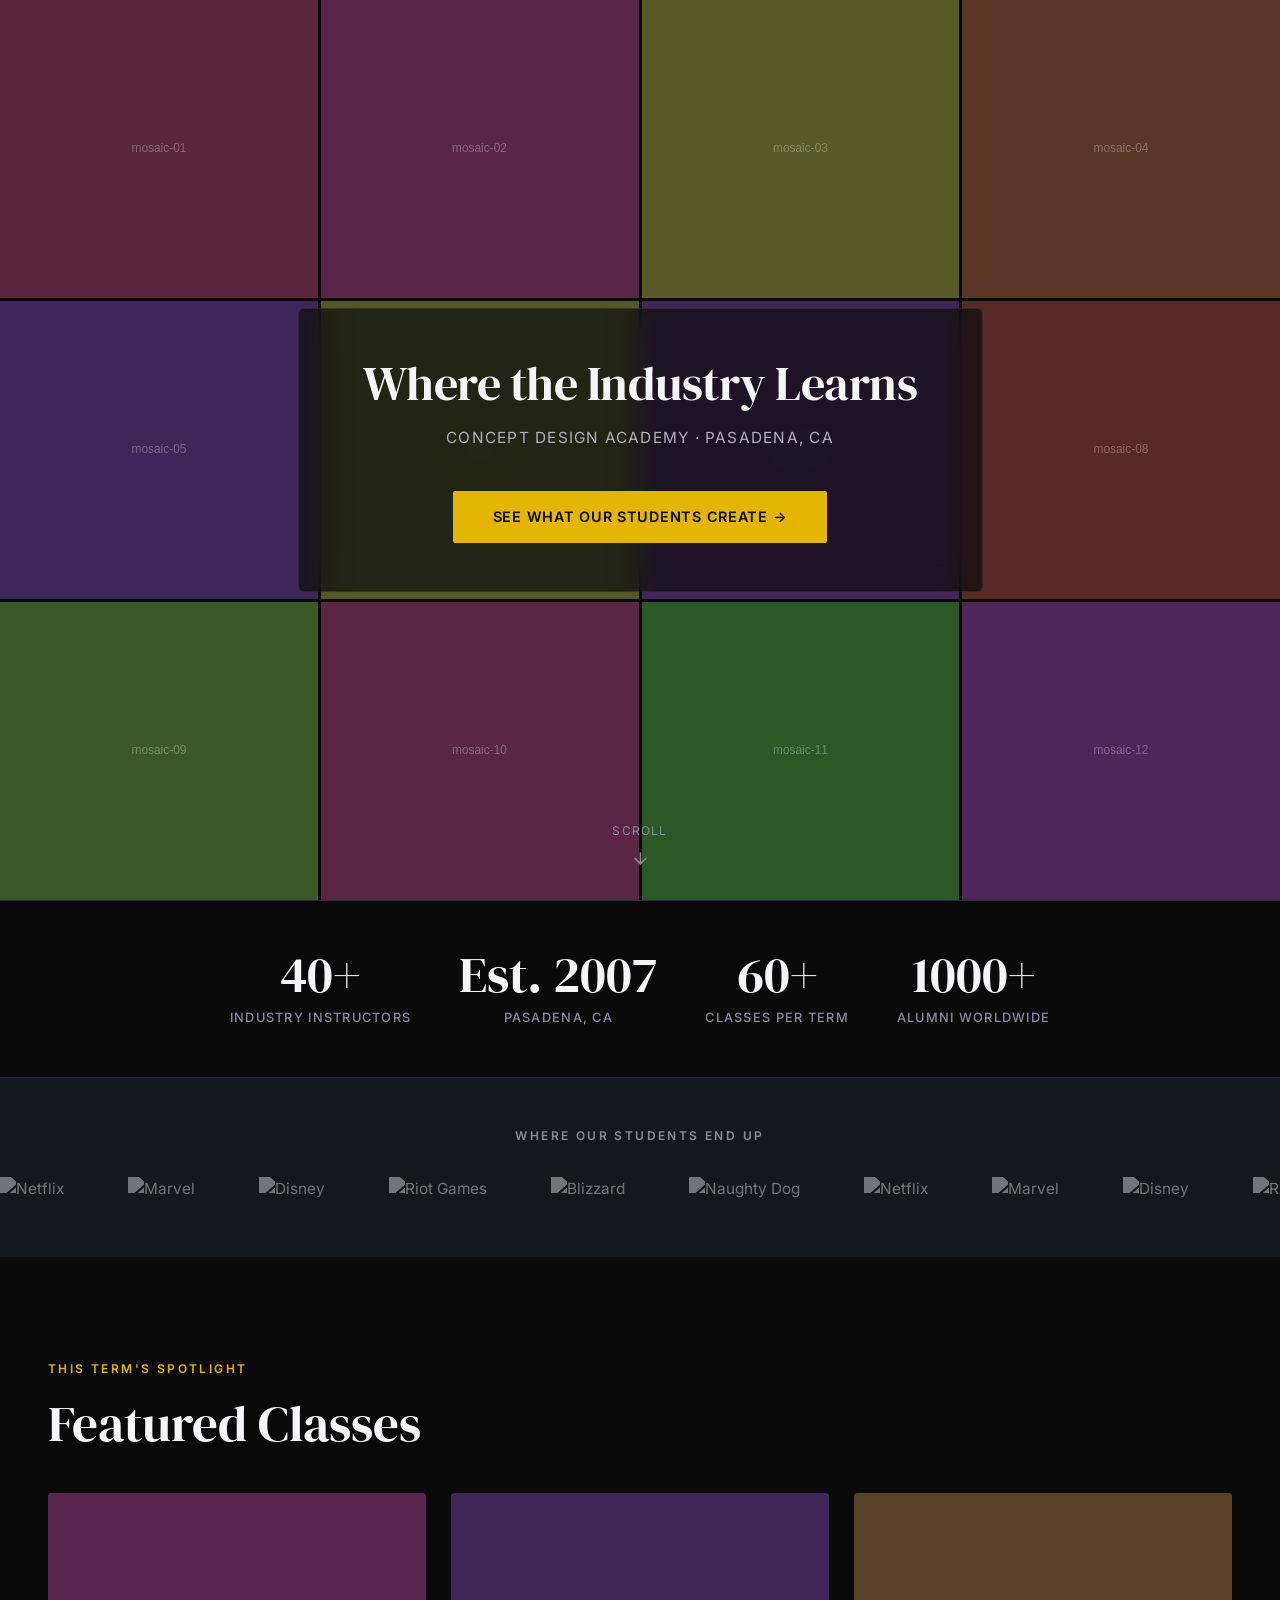
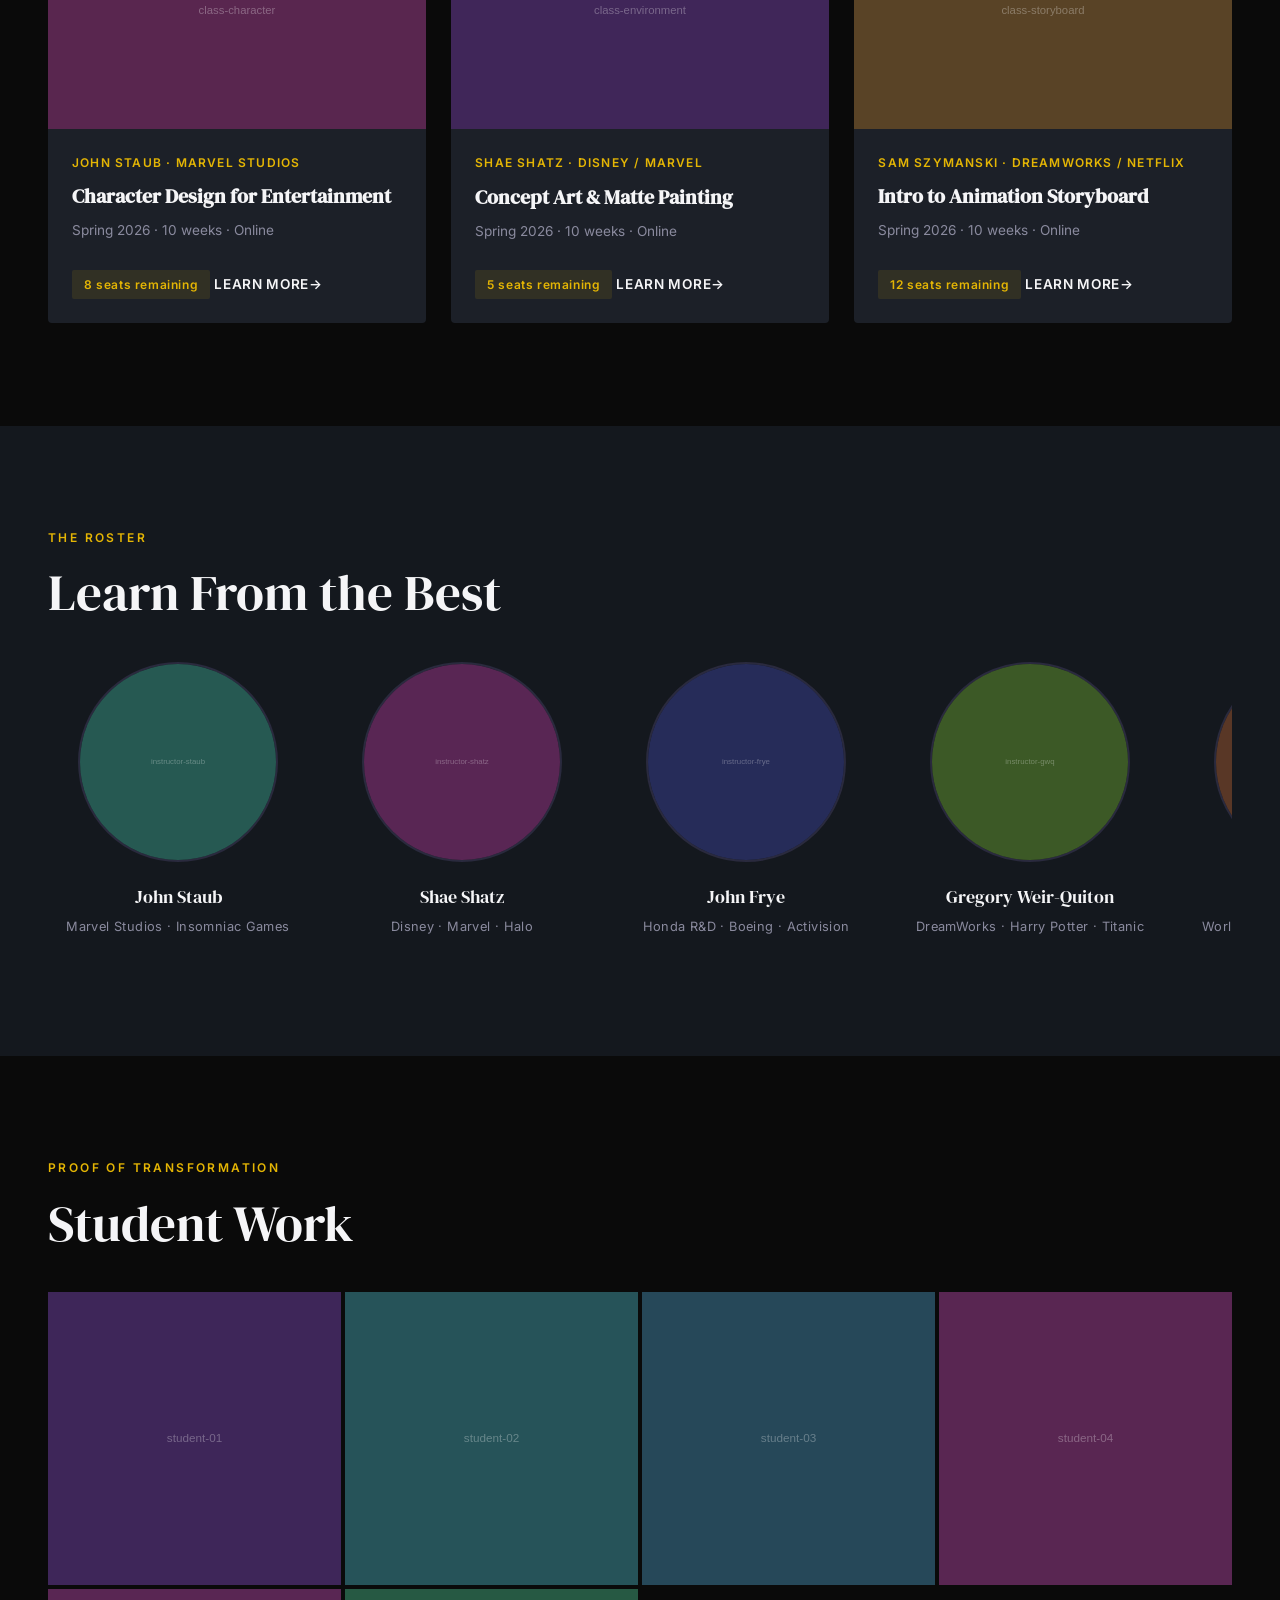
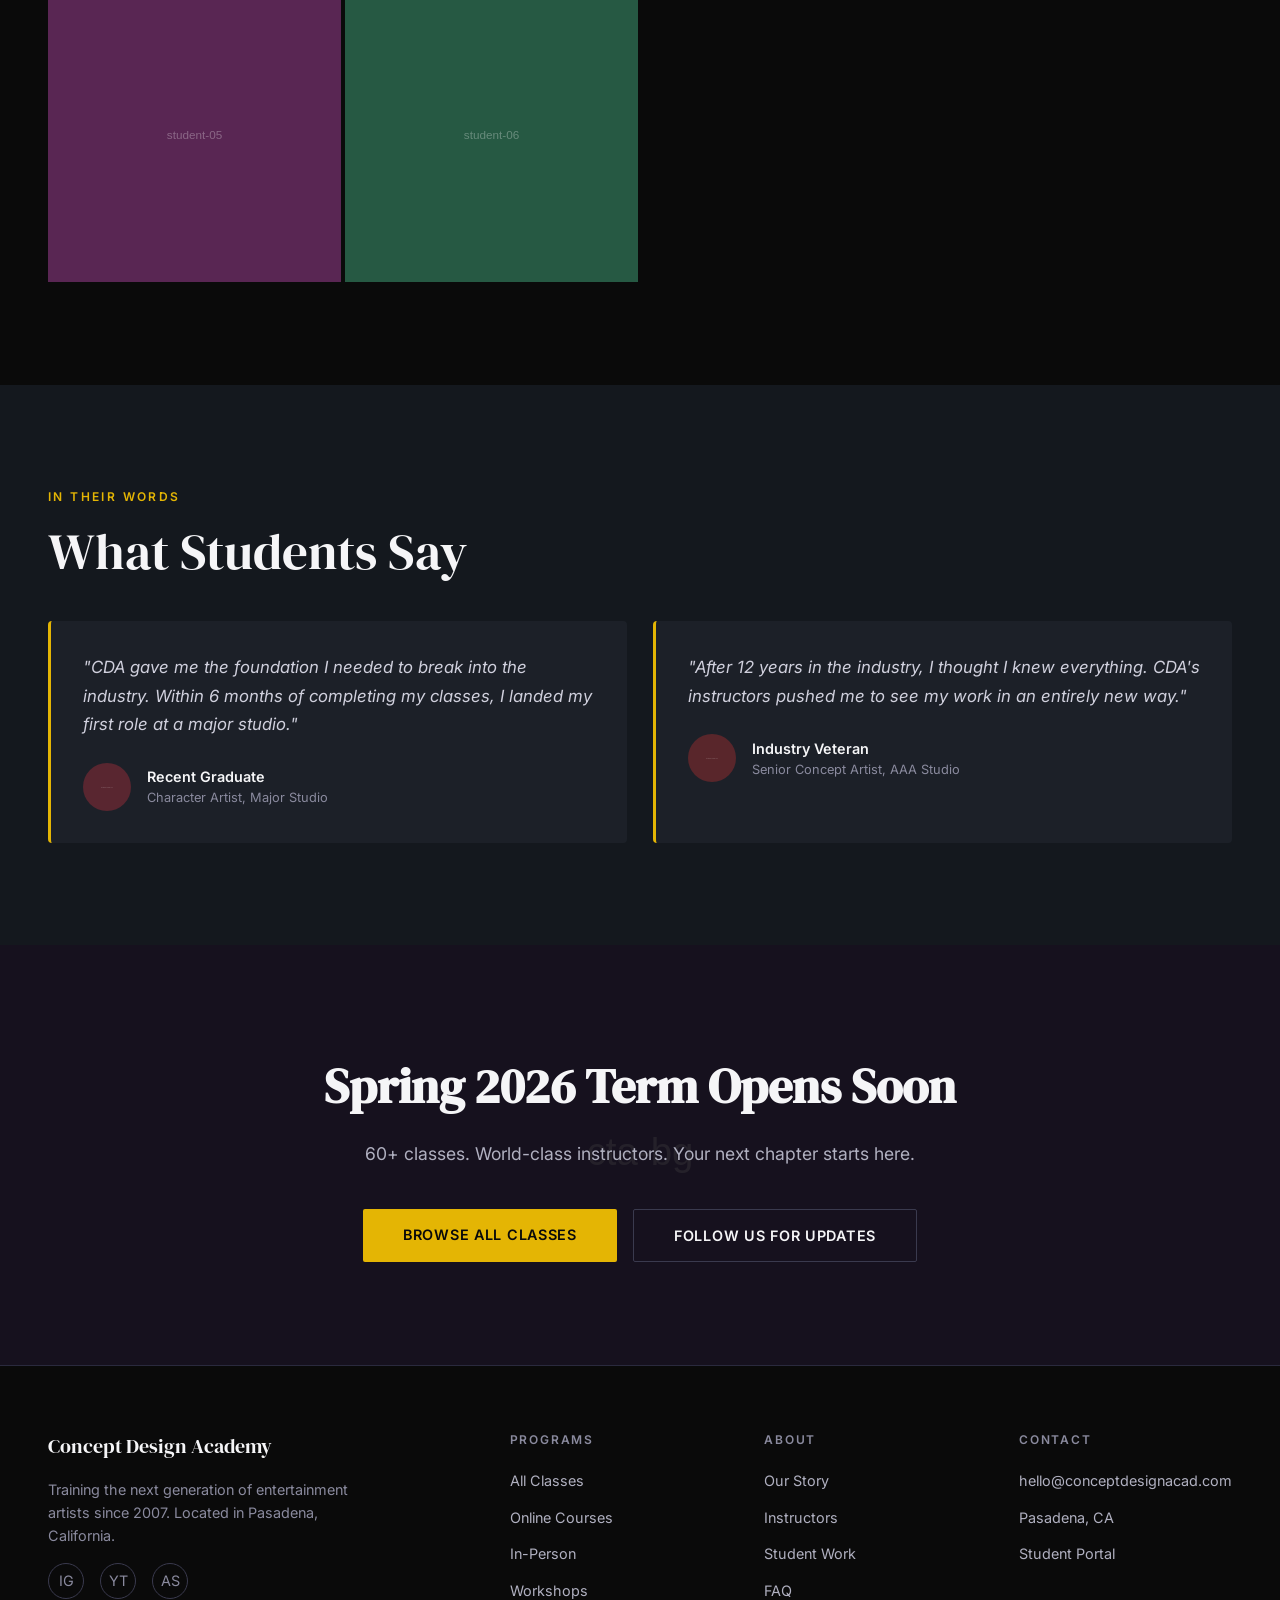
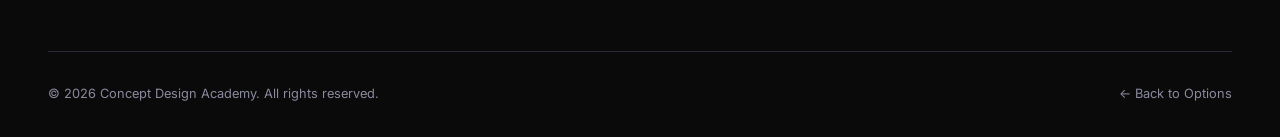
==== option-b.html @ 20506aa2 "feat: add three homepage prototype options with shared below-fold sections Option A (Showreel): cine" ====
<!DOCTYPE html>
<html lang="en">
<head>
  <meta charset="UTF-8">
  <meta name="viewport" content="width=device-width, initial-scale=1.0">
  <title>Concept Design Academy — The Gallery Wall</title>
  <link href="https://fonts.googleapis.com/css2?family=DM+Serif+Display&family=Inter:wght@400;500;600;700&display=swap" rel="stylesheet">
  <link rel="stylesheet" href="css/shared.css">
  <link rel="stylesheet" href="css/option-b.css">
</head>
<body>

  <!-- Navigation -->
  <nav class="cda-nav">
    <a href="index.html" class="cda-nav__logo">Concept Design Academy</a>
    <ul class="cda-nav__links">
      <li><a href="#classes" class="cda-nav__link">Classes</a></li>
      <li><a href="#instructors" class="cda-nav__link">Instructors</a></li>
      <li><a href="#gallery" class="cda-nav__link">Student Work</a></li>
      <li><a href="#" class="cda-nav__link">About</a></li>
      <li><a href="#enroll" class="cda-nav__cta">Enroll Now</a></li>
    </ul>
    <button class="cda-nav__toggle" aria-label="Menu">
      <span></span><span></span><span></span>
    </button>
  </nav>

  <!-- Hero: The Gallery Wall -->
  <section class="cda-hero cda-hero--gallery">
    <div class="cda-mosaic">
      <div class="cda-mosaic__tile">
        <img src="assets/artwork/mosaic-01.svg" alt="Character concept art" loading="eager">
        <div class="cda-mosaic__info">
          <div class="cda-mosaic__artist">John Staub</div>
          <div class="cda-mosaic__class">Character Design</div>
        </div>
      </div>
      <div class="cda-mosaic__tile">
        <img src="assets/artwork/mosaic-02.svg" alt="Environment painting" loading="eager">
        <div class="cda-mosaic__info">
          <div class="cda-mosaic__artist">Shae Shatz</div>
          <div class="cda-mosaic__class">Concept Art</div>
        </div>
      </div>
      <div class="cda-mosaic__tile">
        <img src="assets/artwork/mosaic-03.svg" alt="Vehicle design" loading="eager">
        <div class="cda-mosaic__info">
          <div class="cda-mosaic__artist">John Frye</div>
          <div class="cda-mosaic__class">Vehicle Design</div>
        </div>
      </div>
      <div class="cda-mosaic__tile">
        <img src="assets/artwork/mosaic-04.svg" alt="Figure illustration" loading="eager">
        <div class="cda-mosaic__info">
          <div class="cda-mosaic__artist">Gregory Weir-Quiton</div>
          <div class="cda-mosaic__class">Fashion Illustration</div>
        </div>
      </div>
      <div class="cda-mosaic__tile">
        <img src="assets/artwork/mosaic-05.svg" alt="Anatomy study" loading="eager">
        <div class="cda-mosaic__info">
          <div class="cda-mosaic__artist">Kevin Chen</div>
          <div class="cda-mosaic__class">Anatomy</div>
        </div>
      </div>
      <div class="cda-mosaic__tile">
        <img src="assets/artwork/mosaic-06.svg" alt="Storyboard" loading="eager">
        <div class="cda-mosaic__info">
          <div class="cda-mosaic__artist">Sam Szymanski</div>
          <div class="cda-mosaic__class">Storyboarding</div>
        </div>
      </div>
      <div class="cda-mosaic__tile">
        <img src="assets/artwork/mosaic-07.svg" alt="Concept art" loading="eager">
        <div class="cda-mosaic__info">
          <div class="cda-mosaic__artist">Student Work</div>
          <div class="cda-mosaic__class">Visual Development</div>
        </div>
      </div>
      <div class="cda-mosaic__tile">
        <img src="assets/artwork/mosaic-08.svg" alt="Concept art" loading="eager">
        <div class="cda-mosaic__info">
          <div class="cda-mosaic__artist">Student Work</div>
          <div class="cda-mosaic__class">Environment Art</div>
        </div>
      </div>
      <div class="cda-mosaic__tile">
        <img src="assets/artwork/mosaic-09.svg" alt="Concept art" loading="eager">
        <div class="cda-mosaic__info">
          <div class="cda-mosaic__artist">Student Work</div>
          <div class="cda-mosaic__class">Character Design</div>
        </div>
      </div>
      <div class="cda-mosaic__tile">
        <img src="assets/artwork/mosaic-10.svg" alt="Concept art" loading="eager">
        <div class="cda-mosaic__info">
          <div class="cda-mosaic__artist">Student Work</div>
          <div class="cda-mosaic__class">Concept Art</div>
        </div>
      </div>
      <div class="cda-mosaic__tile">
        <img src="assets/artwork/mosaic-11.svg" alt="Concept art" loading="eager">
        <div class="cda-mosaic__info">
          <div class="cda-mosaic__artist">Student Work</div>
          <div class="cda-mosaic__class">Illustration</div>
        </div>
      </div>
      <div class="cda-mosaic__tile">
        <img src="assets/artwork/mosaic-12.svg" alt="Concept art" loading="eager">
        <div class="cda-mosaic__info">
          <div class="cda-mosaic__artist">Student Work</div>
          <div class="cda-mosaic__class">Visual Development</div>
        </div>
      </div>
    </div>
    <div class="cda-hero__overlay"></div>
    <div class="cda-hero__content">
      <h1 class="cda-hero__title">Where the Industry Learns</h1>
      <p class="cda-hero__subtitle">Concept Design Academy &middot; Pasadena, CA</p>
      <a href="#gallery" class="cda-btn cda-btn--primary">See What Our Students Create &rarr;</a>
    </div>
    <div class="cda-hero__scroll">
      <span>Scroll</span>
      <svg viewBox="0 0 24 24" fill="none" stroke="currentColor" stroke-width="2">
        <path d="M12 5v14M5 12l7 7 7-7"/>
      </svg>
    </div>
  </section>

  <!-- Social Proof Bar -->
  <section class="cda-proof cda-reveal">
    <div class="cda-container">
      <div class="cda-proof__grid">
        <div class="cda-proof__item">
          <div class="cda-proof__number" data-cda-count="40" data-cda-suffix="+">0</div>
          <div class="cda-proof__label">Industry Instructors</div>
        </div>
        <div class="cda-proof__item">
          <div class="cda-proof__number">Est. 2007</div>
          <div class="cda-proof__label">Pasadena, CA</div>
        </div>
        <div class="cda-proof__item">
          <div class="cda-proof__number" data-cda-count="60" data-cda-suffix="+">0</div>
          <div class="cda-proof__label">Classes Per Term</div>
        </div>
        <div class="cda-proof__item">
          <div class="cda-proof__number" data-cda-count="1000" data-cda-suffix="+">0</div>
          <div class="cda-proof__label">Alumni Worldwide</div>
        </div>
      </div>
    </div>
  </section>

  <!-- Logo Bar -->
  <section class="cda-logos">
    <div class="cda-logos__label">Where Our Students End Up</div>
    <div class="cda-logos__track">
      <img src="https://upload.wikimedia.org/wikipedia/commons/0/08/Netflix_2015_logo.svg" alt="Netflix" loading="lazy">
      <img src="https://upload.wikimedia.org/wikipedia/commons/b/b9/Marvel_Logo.svg" alt="Marvel" loading="lazy">
      <img src="https://upload.wikimedia.org/wikipedia/commons/6/6c/Walt_Disney_Studios_Logo.svg" alt="Disney" loading="lazy">
      <img src="https://upload.wikimedia.org/wikipedia/commons/1/13/Riot_Games_wordmark.svg" alt="Riot Games" loading="lazy">
      <img src="https://upload.wikimedia.org/wikipedia/commons/e/e0/Blizzard_Entertainment_Logo_2015.svg" alt="Blizzard" loading="lazy">
      <img src="https://upload.wikimedia.org/wikipedia/en/5/5a/Naughty_Dog_logo.png" alt="Naughty Dog" loading="lazy">
    </div>
  </section>

  <!-- Featured Classes -->
  <section id="classes" class="cda-section cda-classes">
    <div class="cda-container">
      <div class="cda-section__label cda-reveal">This Term's Spotlight</div>
      <h2 class="cda-section__heading cda-reveal">Featured Classes</h2>
      <div class="cda-classes__grid" data-cda-stagger>
        <div class="cda-class-card cda-reveal-stagger">
          <img class="cda-class-card__image" src="assets/artwork/class-character.svg" alt="Character Design class" loading="lazy">
          <div class="cda-class-card__body">
            <div class="cda-class-card__instructor">John Staub &middot; Marvel Studios</div>
            <h3 class="cda-class-card__title">Character Design for Entertainment</h3>
            <p class="cda-class-card__meta">Spring 2026 &middot; 10 weeks &middot; Online</p>
            <span class="cda-class-card__seats">8 seats remaining</span>
            <a href="#" class="cda-class-card__link">Learn More</a>
          </div>
        </div>
        <div class="cda-class-card cda-reveal-stagger">
          <img class="cda-class-card__image" src="assets/artwork/class-environment.svg" alt="Environment Design class" loading="lazy">
          <div class="cda-class-card__body">
            <div class="cda-class-card__instructor">Shae Shatz &middot; Disney / Marvel</div>
            <h3 class="cda-class-card__title">Concept Art &amp; Matte Painting</h3>
            <p class="cda-class-card__meta">Spring 2026 &middot; 10 weeks &middot; Online</p>
            <span class="cda-class-card__seats">5 seats remaining</span>
            <a href="#" class="cda-class-card__link">Learn More</a>
          </div>
        </div>
        <div class="cda-class-card cda-reveal-stagger">
          <img class="cda-class-card__image" src="assets/artwork/class-storyboard.svg" alt="Storyboarding class" loading="lazy">
          <div class="cda-class-card__body">
            <div class="cda-class-card__instructor">Sam Szymanski &middot; DreamWorks / Netflix</div>
            <h3 class="cda-class-card__title">Intro to Animation Storyboard</h3>
            <p class="cda-class-card__meta">Spring 2026 &middot; 10 weeks &middot; Online</p>
            <span class="cda-class-card__seats">12 seats remaining</span>
            <a href="#" class="cda-class-card__link">Learn More</a>
          </div>
        </div>
      </div>
    </div>
  </section>

  <!-- Instructor Showcase -->
  <section id="instructors" class="cda-section cda-instructors">
    <div class="cda-container">
      <div class="cda-section__label cda-reveal">The Roster</div>
      <h2 class="cda-section__heading cda-reveal">Learn From the Best</h2>
      <div class="cda-instructors__scroll">
        <div class="cda-instructor-card">
          <img class="cda-instructor-card__photo" src="assets/artwork/instructor-staub.svg" alt="John Staub" loading="lazy">
          <div class="cda-instructor-card__name">John Staub</div>
          <div class="cda-instructor-card__credits">Marvel Studios &middot; Insomniac Games</div>
        </div>
        <div class="cda-instructor-card">
          <img class="cda-instructor-card__photo" src="assets/artwork/instructor-shatz.svg" alt="Shae Shatz" loading="lazy">
          <div class="cda-instructor-card__name">Shae Shatz</div>
          <div class="cda-instructor-card__credits">Disney &middot; Marvel &middot; Halo</div>
        </div>
        <div class="cda-instructor-card">
          <img class="cda-instructor-card__photo" src="assets/artwork/instructor-frye.svg" alt="John Frye" loading="lazy">
          <div class="cda-instructor-card__name">John Frye</div>
          <div class="cda-instructor-card__credits">Honda R&D &middot; Boeing &middot; Activision</div>
        </div>
        <div class="cda-instructor-card">
          <img class="cda-instructor-card__photo" src="assets/artwork/instructor-gwq.svg" alt="Gregory Weir-Quiton" loading="lazy">
          <div class="cda-instructor-card__name">Gregory Weir-Quiton</div>
          <div class="cda-instructor-card__credits">DreamWorks &middot; Harry Potter &middot; Titanic</div>
        </div>
        <div class="cda-instructor-card">
          <img class="cda-instructor-card__photo" src="assets/artwork/instructor-chen.svg" alt="Kevin Chen" loading="lazy">
          <div class="cda-instructor-card__name">Kevin Chen</div>
          <div class="cda-instructor-card__credits">World of Warcraft &middot; Men in Black 3</div>
        </div>
        <div class="cda-instructor-card">
          <img class="cda-instructor-card__photo" src="assets/artwork/instructor-szymanski.svg" alt="Sam Szymanski" loading="lazy">
          <div class="cda-instructor-card__name">Sam Szymanski</div>
          <div class="cda-instructor-card__credits">Kung Fu Panda 4 &middot; Star Trek: Prodigy</div>
        </div>
      </div>
    </div>
  </section>

  <!-- Student Work Gallery -->
  <section id="gallery" class="cda-section cda-gallery">
    <div class="cda-container">
      <div class="cda-section__label cda-reveal">Proof of Transformation</div>
      <h2 class="cda-section__heading cda-reveal">Student Work</h2>
      <div class="cda-gallery__grid" data-cda-stagger>
        <div class="cda-gallery__item cda-reveal-stagger">
          <img src="assets/artwork/student-01.svg" alt="Student artwork" loading="lazy">
          <div class="cda-gallery__overlay"><span class="cda-gallery__student">Student Name</span><span class="cda-gallery__class">Character Design</span></div>
        </div>
        <div class="cda-gallery__item cda-reveal-stagger">
          <img src="assets/artwork/student-02.svg" alt="Student artwork" loading="lazy">
          <div class="cda-gallery__overlay"><span class="cda-gallery__student">Student Name</span><span class="cda-gallery__class">Environment Art</span></div>
        </div>
        <div class="cda-gallery__item cda-reveal-stagger">
          <img src="assets/artwork/student-03.svg" alt="Student artwork" loading="lazy">
          <div class="cda-gallery__overlay"><span class="cda-gallery__student">Student Name</span><span class="cda-gallery__class">Visual Development</span></div>
        </div>
        <div class="cda-gallery__item cda-reveal-stagger">
          <img src="assets/artwork/student-04.svg" alt="Student artwork" loading="lazy">
          <div class="cda-gallery__overlay"><span class="cda-gallery__student">Student Name</span><span class="cda-gallery__class">Storyboarding</span></div>
        </div>
        <div class="cda-gallery__item cda-reveal-stagger">
          <img src="assets/artwork/student-05.svg" alt="Student artwork" loading="lazy">
          <div class="cda-gallery__overlay"><span class="cda-gallery__student">Student Name</span><span class="cda-gallery__class">Concept Art</span></div>
        </div>
        <div class="cda-gallery__item cda-reveal-stagger">
          <img src="assets/artwork/student-06.svg" alt="Student artwork" loading="lazy">
          <div class="cda-gallery__overlay"><span class="cda-gallery__student">Student Name</span><span class="cda-gallery__class">Character Design</span></div>
        </div>
      </div>
    </div>
  </section>

  <!-- Testimonials -->
  <section class="cda-section cda-testimonials">
    <div class="cda-container">
      <div class="cda-section__label cda-reveal">In Their Words</div>
      <h2 class="cda-section__heading cda-reveal">What Students Say</h2>
      <div class="cda-testimonials__grid" data-cda-stagger>
        <div class="cda-testimonial cda-reveal-stagger">
          <p class="cda-testimonial__quote">"CDA gave me the foundation I needed to break into the industry. Within 6 months of completing my classes, I landed my first role at a major studio."</p>
          <div class="cda-testimonial__author">
            <img class="cda-testimonial__photo" src="assets/artwork/testimonial-01.svg" alt="Student photo" loading="lazy">
            <div><div class="cda-testimonial__name">Recent Graduate</div><div class="cda-testimonial__role">Character Artist, Major Studio</div></div>
          </div>
        </div>
        <div class="cda-testimonial cda-reveal-stagger">
          <p class="cda-testimonial__quote">"After 12 years in the industry, I thought I knew everything. CDA's instructors pushed me to see my work in an entirely new way."</p>
          <div class="cda-testimonial__author">
            <img class="cda-testimonial__photo" src="assets/artwork/testimonial-02.svg" alt="Student photo" loading="lazy">
            <div><div class="cda-testimonial__name">Industry Veteran</div><div class="cda-testimonial__role">Senior Concept Artist, AAA Studio</div></div>
          </div>
        </div>
      </div>
    </div>
  </section>

  <!-- Final CTA -->
  <section id="enroll" class="cda-final-cta">
    <div class="cda-final-cta__bg"><img src="assets/artwork/cta-bg.svg" alt="" loading="lazy"></div>
    <div class="cda-container cda-final-cta__content cda-reveal">
      <h2 class="cda-final-cta__heading">Spring 2026 Term Opens Soon</h2>
      <p class="cda-final-cta__text">60+ classes. World-class instructors. Your next chapter starts here.</p>
      <div class="cda-final-cta__buttons">
        <a href="#" class="cda-btn cda-btn--primary">Browse All Classes</a>
        <a href="#" class="cda-btn cda-btn--outline">Follow Us for Updates</a>
      </div>
    </div>
  </section>

  <!-- Footer -->
  <footer class="cda-footer">
    <div class="cda-container">
      <div class="cda-footer__grid">
        <div>
          <div class="cda-footer__brand">Concept Design Academy</div>
          <p class="cda-footer__desc">Training the next generation of entertainment artists since 2007. Located in Pasadena, California.</p>
          <div class="cda-footer__social">
            <a href="#" aria-label="Instagram">IG</a>
            <a href="#" aria-label="YouTube">YT</a>
            <a href="#" aria-label="ArtStation">AS</a>
          </div>
        </div>
        <div>
          <h4 class="cda-footer__heading">Programs</h4>
          <ul class="cda-footer__links"><li><a href="#">All Classes</a></li><li><a href="#">Online Courses</a></li><li><a href="#">In-Person</a></li><li><a href="#">Workshops</a></li></ul>
        </div>
        <div>
          <h4 class="cda-footer__heading">About</h4>
          <ul class="cda-footer__links"><li><a href="#">Our Story</a></li><li><a href="#">Instructors</a></li><li><a href="#">Student Work</a></li><li><a href="#">FAQ</a></li></ul>
        </div>
        <div>
          <h4 class="cda-footer__heading">Contact</h4>
          <ul class="cda-footer__links"><li><a href="#">hello@conceptdesignacad.com</a></li><li><a href="#">Pasadena, CA</a></li><li><a href="#">Student Portal</a></li></ul>
        </div>
      </div>
      <div class="cda-footer__bottom">
        <span>&copy; 2026 Concept Design Academy. All rights reserved.</span>
        <span><a href="index.html">&larr; Back to Options</a></span>
      </div>
    </div>
  </footer>

  <script src="https://cdn.jsdelivr.net/npm/animejs@3.2.2/lib/anime.min.js"></script>
  <script src="js/shared.js"></script>
  <script src="js/option-b.js"></script>
</body>
</html>
---- css/shared.css ----
/* ============================================
   CDA Website — Shared Styles
   All classes prefixed with cda- for Squarespace portability
   ============================================ */

/* --- CSS Custom Properties --- */
:root {
  /* Colors */
  --cda-black: #0a0a0a;
  --cda-dark: #14181e;
  --cda-dark-surface: #1c2028;
  --cda-gray-900: #1a1a2e;
  --cda-gray-800: #2a2a3e;
  --cda-gray-700: #3a3a4e;
  --cda-gray-400: #8a8a9e;
  --cda-gray-300: #b0b0c0;
  --cda-gray-200: #d0d0dd;
  --cda-white: #f5f5f7;
  --cda-gold: #e4b504;
  --cda-gold-hover: #f0c830;
  --cda-accent: var(--cda-gold);

  /* Typography */
  --cda-font-display: 'DM Serif Display', serif;
  --cda-font-body: 'Inter', sans-serif;
  --cda-font-mono: 'JetBrains Mono', monospace;

  /* Spacing */
  --cda-section-pad: clamp(4rem, 8vw, 8rem);
  --cda-container-max: 1280px;
  --cda-gap: clamp(1rem, 2vw, 2rem);

  /* Transitions */
  --cda-ease: cubic-bezier(0.14, 1, 0.34, 1);
  --cda-duration: 0.6s;
}

/* --- Reset & Base --- */
*, *::before, *::after {
  margin: 0;
  padding: 0;
  box-sizing: border-box;
}

html {
  scroll-behavior: smooth;
  -webkit-font-smoothing: antialiased;
  -moz-osx-font-smoothing: grayscale;
}

body {
  font-family: var(--cda-font-body);
  font-size: clamp(0.95rem, 1.2vw, 1.1rem);
  line-height: 1.6;
  color: var(--cda-white);
  background: var(--cda-black);
  overflow-x: hidden;
}

img {
  max-width: 100%;
  height: auto;
  display: block;
}

a {
  color: inherit;
  text-decoration: none;
}

/* --- Accessibility: Reduced Motion --- */
@media (prefers-reduced-motion: reduce) {
  *, *::before, *::after {
    animation-duration: 0.01ms !important;
    animation-iteration-count: 1 !important;
    transition-duration: 0.01ms !important;
    scroll-behavior: auto !important;
  }
}

/* --- Container --- */
.cda-container {
  width: 100%;
  max-width: var(--cda-container-max);
  margin: 0 auto;
  padding: 0 clamp(1.25rem, 4vw, 3rem);
}

/* --- Navigation --- */
.cda-nav {
  position: fixed;
  top: 0;
  left: 0;
  right: 0;
  z-index: 1000;
  padding: 1.25rem 2rem;
  display: flex;
  align-items: center;
  justify-content: space-between;
  transition: background var(--cda-duration) var(--cda-ease),
              transform 0.4s var(--cda-ease);
}

.cda-nav--solid {
  background: rgba(10, 10, 10, 0.95);
  backdrop-filter: blur(12px);
  -webkit-backdrop-filter: blur(12px);
}

.cda-nav--hidden {
  transform: translateY(-100%);
}

.cda-nav__logo {
  font-family: var(--cda-font-display);
  font-size: 1.35rem;
  font-weight: 400;
  letter-spacing: 0.02em;
  color: var(--cda-white);
}

.cda-nav__links {
  display: flex;
  align-items: center;
  gap: 2rem;
  list-style: none;
}

.cda-nav__link {
  font-size: 0.9rem;
  font-weight: 500;
  letter-spacing: 0.03em;
  text-transform: uppercase;
  color: var(--cda-gray-300);
  transition: color 0.3s ease;
}

.cda-nav__link:hover {
  color: var(--cda-white);
}

.cda-nav__cta {
  font-size: 0.85rem;
  font-weight: 600;
  letter-spacing: 0.05em;
  text-transform: uppercase;
  padding: 0.6rem 1.5rem;
  background: var(--cda-accent);
  color: var(--cda-black);
  border-radius: 2px;
  transition: background 0.3s ease, transform 0.3s ease;
}

.cda-nav__cta:hover {
  background: var(--cda-gold-hover);
  transform: translateY(-1px);
}

/* Mobile nav toggle */
.cda-nav__toggle {
  display: none;
  background: none;
  border: none;
  cursor: pointer;
  padding: 0.5rem;
}

.cda-nav__toggle span {
  display: block;
  width: 24px;
  height: 2px;
  background: var(--cda-white);
  margin: 5px 0;
  transition: transform 0.3s ease, opacity 0.3s ease;
}

/* --- Hero shared utilities --- */
.cda-hero {
  position: relative;
  width: 100%;
  min-height: 100vh;
  display: flex;
  align-items: center;
  justify-content: center;
  overflow: hidden;
}

.cda-hero__overlay {
  position: absolute;
  inset: 0;
  background: linear-gradient(
    to bottom,
    rgba(10, 10, 10, 0.3) 0%,
    rgba(10, 10, 10, 0.1) 40%,
    rgba(10, 10, 10, 0.6) 100%
  );
  z-index: 2;
  pointer-events: none;
}

.cda-hero__content {
  position: relative;
  z-index: 3;
  text-align: center;
  max-width: 800px;
  padding: 0 2rem;
}

.cda-hero__title {
  font-family: var(--cda-font-display);
  font-size: clamp(2.5rem, 5.5vw, 4.5rem);
  font-weight: 400;
  line-height: 1.1;
  letter-spacing: -0.01em;
  color: var(--cda-white);
  margin-bottom: 1rem;
}

.cda-hero__subtitle {
  font-size: clamp(0.9rem, 1.5vw, 1.15rem);
  font-weight: 400;
  letter-spacing: 0.15em;
  text-transform: uppercase;
  color: var(--cda-gray-300);
  margin-bottom: 2.5rem;
}

.cda-hero__scroll {
  position: absolute;
  bottom: 2rem;
  left: 50%;
  transform: translateX(-50%);
  z-index: 3;
  display: flex;
  flex-direction: column;
  align-items: center;
  gap: 0.5rem;
  color: var(--cda-gray-400);
  font-size: 0.75rem;
  letter-spacing: 0.1em;
  text-transform: uppercase;
  animation: cda-bounce 2s ease infinite;
}

.cda-hero__scroll svg {
  width: 20px;
  height: 20px;
}

@keyframes cda-bounce {
  0%, 100% { transform: translateX(-50%) translateY(0); }
  50% { transform: translateX(-50%) translateY(8px); }
}

/* --- Buttons --- */
.cda-btn {
  display: inline-block;
  font-family: var(--cda-font-body);
  font-size: 0.9rem;
  font-weight: 600;
  letter-spacing: 0.05em;
  text-transform: uppercase;
  padding: 0.9rem 2.5rem;
  border: none;
  border-radius: 2px;
  cursor: pointer;
  transition: all 0.3s var(--cda-ease);
}

.cda-btn--primary {
  background: var(--cda-accent);
  color: var(--cda-black);
}

.cda-btn--primary:hover {
  background: var(--cda-gold-hover);
  transform: translateY(-2px);
}

.cda-btn--outline {
  background: transparent;
  color: var(--cda-white);
  border: 1px solid var(--cda-gray-700);
}

.cda-btn--outline:hover {
  border-color: var(--cda-white);
  transform: translateY(-2px);
}

/* --- Section shared --- */
.cda-section {
  padding: var(--cda-section-pad) 0;
}

.cda-section__label {
  font-size: 0.75rem;
  font-weight: 600;
  letter-spacing: 0.2em;
  text-transform: uppercase;
  color: var(--cda-accent);
  margin-bottom: 1rem;
}

.cda-section__heading {
  font-family: var(--cda-font-display);
  font-size: clamp(2rem, 4vw, 3.25rem);
  font-weight: 400;
  line-height: 1.15;
  color: var(--cda-white);
  margin-bottom: 1.5rem;
}

.cda-section__text {
  font-size: 1.05rem;
  line-height: 1.7;
  color: var(--cda-gray-300);
  max-width: 640px;
}

/* --- Social Proof Bar --- */
.cda-proof {
  padding: 3rem 0;
  border-top: 1px solid var(--cda-gray-800);
  border-bottom: 1px solid var(--cda-gray-800);
}

.cda-proof__grid {
  display: flex;
  justify-content: center;
  align-items: center;
  flex-wrap: wrap;
  gap: 3rem;
}

.cda-proof__item {
  text-align: center;
}

.cda-proof__number {
  font-family: var(--cda-font-display);
  font-size: clamp(2.5rem, 4vw, 3.5rem);
  color: var(--cda-white);
  line-height: 1;
}

.cda-proof__label {
  font-size: 0.8rem;
  font-weight: 500;
  letter-spacing: 0.1em;
  text-transform: uppercase;
  color: var(--cda-gray-400);
  margin-top: 0.5rem;
}

/* --- Logo Ticker --- */
.cda-logos {
  padding: 3rem 0;
  overflow: hidden;
  background: var(--cda-dark);
}

.cda-logos__label {
  text-align: center;
  font-size: 0.75rem;
  font-weight: 600;
  letter-spacing: 0.2em;
  text-transform: uppercase;
  color: var(--cda-gray-400);
  margin-bottom: 2rem;
}

.cda-logos__track {
  display: flex;
  gap: 4rem;
  animation: cda-scroll-logos 30s linear infinite;
  width: max-content;
}

.cda-logos__track img {
  height: 32px;
  width: auto;
  opacity: 0.4;
  filter: grayscale(100%) brightness(2);
  transition: opacity 0.3s ease, filter 0.3s ease;
}

.cda-logos__track img:hover {
  opacity: 1;
  filter: grayscale(0%) brightness(1);
}

@keyframes cda-scroll-logos {
  0% { transform: translateX(0); }
  100% { transform: translateX(-50%); }
}

/* --- Featured Classes Cards --- */
.cda-classes {
  background: var(--cda-black);
}

.cda-classes__grid {
  display: grid;
  grid-template-columns: repeat(auto-fit, minmax(280px, 1fr));
  gap: var(--cda-gap);
  margin-top: 2.5rem;
}

.cda-class-card {
  position: relative;
  background: var(--cda-dark-surface);
  border-radius: 4px;
  overflow: hidden;
  transition: transform 0.4s var(--cda-ease);
}

.cda-class-card:hover {
  transform: translateY(-4px);
}

.cda-class-card__image {
  width: 100%;
  aspect-ratio: 16 / 10;
  object-fit: cover;
  transition: transform 0.6s var(--cda-ease);
}

.cda-class-card:hover .cda-class-card__image {
  transform: scale(1.05);
}

.cda-class-card__body {
  padding: 1.5rem;
}

.cda-class-card__instructor {
  font-size: 0.75rem;
  font-weight: 600;
  letter-spacing: 0.1em;
  text-transform: uppercase;
  color: var(--cda-accent);
  margin-bottom: 0.5rem;
}

.cda-class-card__title {
  font-family: var(--cda-font-display);
  font-size: 1.25rem;
  color: var(--cda-white);
  margin-bottom: 0.5rem;
}

.cda-class-card__meta {
  font-size: 0.85rem;
  color: var(--cda-gray-400);
  margin-bottom: 1rem;
}

.cda-class-card__seats {
  display: inline-block;
  font-size: 0.75rem;
  font-weight: 600;
  letter-spacing: 0.05em;
  padding: 0.3rem 0.75rem;
  background: rgba(228, 181, 4, 0.1);
  color: var(--cda-accent);
  border-radius: 2px;
}

.cda-class-card__link {
  display: inline-block;
  margin-top: 1rem;
  font-size: 0.85rem;
  font-weight: 600;
  letter-spacing: 0.05em;
  text-transform: uppercase;
  color: var(--cda-white);
  transition: color 0.3s ease;
}

.cda-class-card__link::after {
  content: ' \2192';
  transition: transform 0.3s ease;
  display: inline-block;
}

.cda-class-card:hover .cda-class-card__link {
  color: var(--cda-accent);
}

/* --- Instructor Showcase --- */
.cda-instructors {
  background: var(--cda-dark);
}

.cda-instructors__scroll {
  display: flex;
  gap: 1.5rem;
  overflow-x: auto;
  scroll-snap-type: x mandatory;
  -webkit-overflow-scrolling: touch;
  padding-bottom: 1rem;
  margin-top: 2.5rem;
  scrollbar-width: none;
}

.cda-instructors__scroll::-webkit-scrollbar {
  display: none;
}

.cda-instructor-card {
  flex: 0 0 260px;
  scroll-snap-align: start;
  text-align: center;
  transition: transform 0.4s var(--cda-ease);
}

.cda-instructor-card:hover {
  transform: translateY(-4px);
}

.cda-instructor-card__photo {
  width: 200px;
  height: 200px;
  border-radius: 50%;
  object-fit: cover;
  margin: 0 auto 1.25rem;
  border: 2px solid var(--cda-gray-800);
  transition: border-color 0.3s ease;
}

.cda-instructor-card:hover .cda-instructor-card__photo {
  border-color: var(--cda-accent);
}

.cda-instructor-card__name {
  font-family: var(--cda-font-display);
  font-size: 1.15rem;
  color: var(--cda-white);
  margin-bottom: 0.35rem;
}

.cda-instructor-card__credits {
  font-size: 0.8rem;
  color: var(--cda-gray-400);
  letter-spacing: 0.03em;
}

/* --- Student Gallery --- */
.cda-gallery {
  background: var(--cda-black);
}

.cda-gallery__grid {
  display: grid;
  grid-template-columns: repeat(auto-fill, minmax(250px, 1fr));
  gap: 4px;
  margin-top: 2.5rem;
}

.cda-gallery__item {
  position: relative;
  overflow: hidden;
  aspect-ratio: 1;
}

.cda-gallery__item img {
  width: 100%;
  height: 100%;
  object-fit: cover;
  transition: transform 0.6s var(--cda-ease);
}

.cda-gallery__item:hover img {
  transform: scale(1.08);
}

.cda-gallery__overlay {
  position: absolute;
  inset: 0;
  background: linear-gradient(to top, rgba(10, 10, 10, 0.85) 0%, transparent 60%);
  display: flex;
  flex-direction: column;
  justify-content: flex-end;
  padding: 1.25rem;
  opacity: 0;
  transition: opacity 0.4s ease;
}

.cda-gallery__item:hover .cda-gallery__overlay {
  opacity: 1;
}

.cda-gallery__student {
  font-weight: 600;
  font-size: 0.9rem;
  color: var(--cda-white);
}

.cda-gallery__class {
  font-size: 0.8rem;
  color: var(--cda-gray-400);
  margin-top: 0.2rem;
}

/* --- Testimonials --- */
.cda-testimonials {
  background: var(--cda-dark);
}

.cda-testimonials__grid {
  display: grid;
  grid-template-columns: repeat(auto-fit, minmax(300px, 1fr));
  gap: var(--cda-gap);
  margin-top: 2.5rem;
}

.cda-testimonial {
  padding: 2rem;
  background: var(--cda-dark-surface);
  border-radius: 4px;
  border-left: 3px solid var(--cda-accent);
}

.cda-testimonial__quote {
  font-size: 1.05rem;
  line-height: 1.7;
  color: var(--cda-gray-200);
  font-style: italic;
  margin-bottom: 1.5rem;
}

.cda-testimonial__author {
  display: flex;
  align-items: center;
  gap: 1rem;
}

.cda-testimonial__photo {
  width: 48px;
  height: 48px;
  border-radius: 50%;
  object-fit: cover;
}

.cda-testimonial__name {
  font-weight: 600;
  font-size: 0.9rem;
  color: var(--cda-white);
}

.cda-testimonial__role {
  font-size: 0.8rem;
  color: var(--cda-gray-400);
}

/* --- Final CTA --- */
.cda-final-cta {
  position: relative;
  padding: var(--cda-section-pad) 0;
  text-align: center;
  overflow: hidden;
}

.cda-final-cta__bg {
  position: absolute;
  inset: 0;
  z-index: 0;
}

.cda-final-cta__bg img {
  width: 100%;
  height: 100%;
  object-fit: cover;
  opacity: 0.25;
}

.cda-final-cta__content {
  position: relative;
  z-index: 1;
}

.cda-final-cta__heading {
  font-family: var(--cda-font-display);
  font-size: clamp(2rem, 4vw, 3rem);
  color: var(--cda-white);
  margin-bottom: 1rem;
}

.cda-final-cta__text {
  font-size: 1.1rem;
  color: var(--cda-gray-300);
  margin-bottom: 2.5rem;
}

.cda-final-cta__buttons {
  display: flex;
  gap: 1rem;
  justify-content: center;
  flex-wrap: wrap;
}

/* --- Footer --- */
.cda-footer {
  padding: 4rem 0 2rem;
  border-top: 1px solid var(--cda-gray-800);
  background: var(--cda-black);
}

.cda-footer__grid {
  display: grid;
  grid-template-columns: 2fr 1fr 1fr 1fr;
  gap: 3rem;
  margin-bottom: 3rem;
}

.cda-footer__brand {
  font-family: var(--cda-font-display);
  font-size: 1.25rem;
  color: var(--cda-white);
  margin-bottom: 1rem;
}

.cda-footer__desc {
  font-size: 0.9rem;
  line-height: 1.6;
  color: var(--cda-gray-400);
  max-width: 300px;
}

.cda-footer__heading {
  font-size: 0.75rem;
  font-weight: 600;
  letter-spacing: 0.15em;
  text-transform: uppercase;
  color: var(--cda-gray-400);
  margin-bottom: 1.25rem;
}

.cda-footer__links {
  list-style: none;
  display: flex;
  flex-direction: column;
  gap: 0.75rem;
}

.cda-footer__links a {
  font-size: 0.9rem;
  color: var(--cda-gray-300);
  transition: color 0.3s ease;
}

.cda-footer__links a:hover {
  color: var(--cda-white);
}

.cda-footer__social {
  display: flex;
  gap: 1rem;
  margin-top: 1rem;
}

.cda-footer__social a {
  width: 36px;
  height: 36px;
  display: flex;
  align-items: center;
  justify-content: center;
  border: 1px solid var(--cda-gray-700);
  border-radius: 50%;
  color: var(--cda-gray-400);
  font-size: 0.9rem;
  transition: all 0.3s ease;
}

.cda-footer__social a:hover {
  border-color: var(--cda-accent);
  color: var(--cda-accent);
}

.cda-footer__bottom {
  padding-top: 2rem;
  border-top: 1px solid var(--cda-gray-800);
  display: flex;
  justify-content: space-between;
  align-items: center;
  font-size: 0.8rem;
  color: var(--cda-gray-400);
}

/* --- Scroll reveal initial states --- */
.cda-reveal {
  opacity: 0;
  transform: translateY(30px);
}

.cda-reveal--visible {
  opacity: 1;
  transform: translateY(0);
}

.cda-reveal-stagger {
  opacity: 0;
  transform: translateY(20px);
}

/* --- Responsive --- */
@media (max-width: 1024px) {
  .cda-footer__grid {
    grid-template-columns: 1fr 1fr;
  }
}

@media (max-width: 768px) {
  .cda-nav__links {
    display: none;
  }

  .cda-nav__toggle {
    display: block;
  }

  .cda-nav__links--open {
    display: flex;
    flex-direction: column;
    position: absolute;
    top: 100%;
    left: 0;
    right: 0;
    background: rgba(10, 10, 10, 0.98);
    backdrop-filter: blur(12px);
    padding: 2rem;
    gap: 1.5rem;
  }

  .cda-proof__grid {
    gap: 2rem;
  }

  .cda-classes__grid {
    grid-template-columns: 1fr;
  }

  .cda-gallery__grid {
    grid-template-columns: repeat(2, 1fr);
  }

  .cda-footer__grid {
    grid-template-columns: 1fr;
    gap: 2rem;
  }

  .cda-footer__bottom {
    flex-direction: column;
    gap: 1rem;
    text-align: center;
  }
}

@media (max-width: 480px) {
  .cda-gallery__grid {
    grid-template-columns: 1fr;
  }
}
---- css/option-b.css ----
/* ============================================
   Option B: "The Gallery Wall" — Art-Forward Mosaic Hero
   ============================================ */

.cda-hero--gallery {
  padding: 0;
  background: var(--cda-black);
}

.cda-mosaic {
  position: absolute;
  inset: 0;
  z-index: 1;
  display: grid;
  grid-template-columns: repeat(4, 1fr);
  grid-template-rows: repeat(3, 1fr);
  gap: 3px;
}

.cda-mosaic__tile {
  position: relative;
  overflow: hidden;
  opacity: 0;
  transform: scale(0.95);
}

.cda-mosaic__tile img {
  width: 100%;
  height: 100%;
  object-fit: cover;
  transition: transform 8s ease;
}

/* Subtle Ken Burns — each tile zooms slowly */
.cda-mosaic__tile:nth-child(odd) img {
  animation: cda-ken-burns-in 20s ease infinite alternate;
}

.cda-mosaic__tile:nth-child(even) img {
  animation: cda-ken-burns-out 22s ease infinite alternate;
}

@keyframes cda-ken-burns-in {
  0% { transform: scale(1); }
  100% { transform: scale(1.08); }
}

@keyframes cda-ken-burns-out {
  0% { transform: scale(1.08); }
  100% { transform: scale(1); }
}

/* Hover overlay on tiles */
.cda-mosaic__info {
  position: absolute;
  bottom: 0;
  left: 0;
  right: 0;
  padding: 1rem;
  background: linear-gradient(to top, rgba(10, 10, 10, 0.85) 0%, transparent 100%);
  opacity: 0;
  transform: translateY(10px);
  transition: opacity 0.3s ease, transform 0.3s ease;
}

.cda-mosaic__tile:hover .cda-mosaic__info {
  opacity: 1;
  transform: translateY(0);
}

.cda-mosaic__artist {
  font-size: 0.8rem;
  font-weight: 600;
  color: var(--cda-white);
}

.cda-mosaic__class {
  font-size: 0.7rem;
  color: var(--cda-gray-400);
}

/* Center frosted glass bar */
.cda-hero--gallery .cda-hero__overlay {
  background: none;
}

.cda-hero--gallery .cda-hero__content {
  background: rgba(10, 10, 10, 0.65);
  backdrop-filter: blur(16px);
  -webkit-backdrop-filter: blur(16px);
  border: 1px solid rgba(255, 255, 255, 0.08);
  border-radius: 6px;
  padding: 3rem 4rem;
  max-width: 700px;
}

.cda-hero--gallery .cda-hero__title {
  font-size: clamp(2rem, 4vw, 3rem);
}

.cda-hero--gallery .cda-hero__subtitle {
  letter-spacing: 0.08em;
  font-size: clamp(0.85rem, 1.2vw, 1rem);
}

/* Responsive: 3 columns on tablet, 2 on mobile */
@media (max-width: 1024px) {
  .cda-mosaic {
    grid-template-columns: repeat(3, 1fr);
  }
}

@media (max-width: 768px) {
  .cda-mosaic {
    grid-template-columns: repeat(2, 1fr);
    grid-template-rows: repeat(4, 1fr);
  }

  .cda-hero--gallery .cda-hero__content {
    padding: 2rem;
    margin: 0 1rem;
  }
}
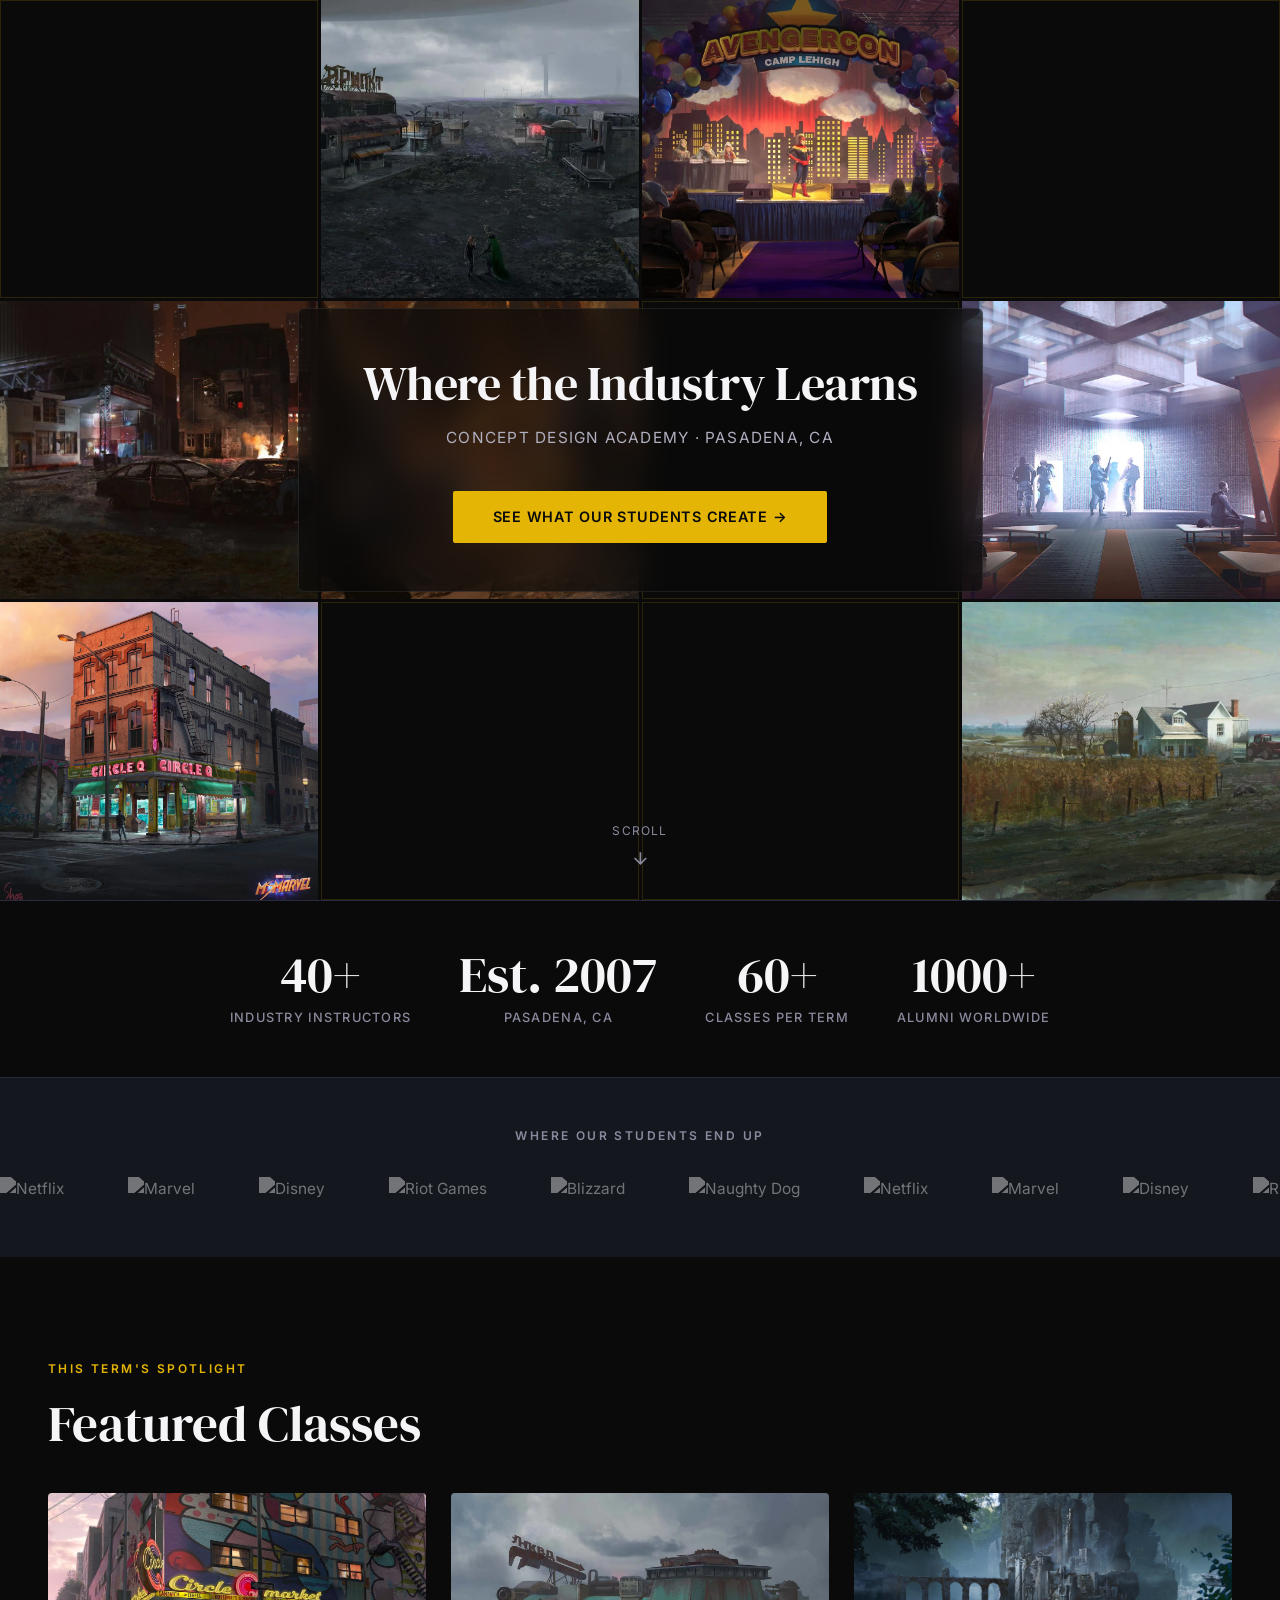
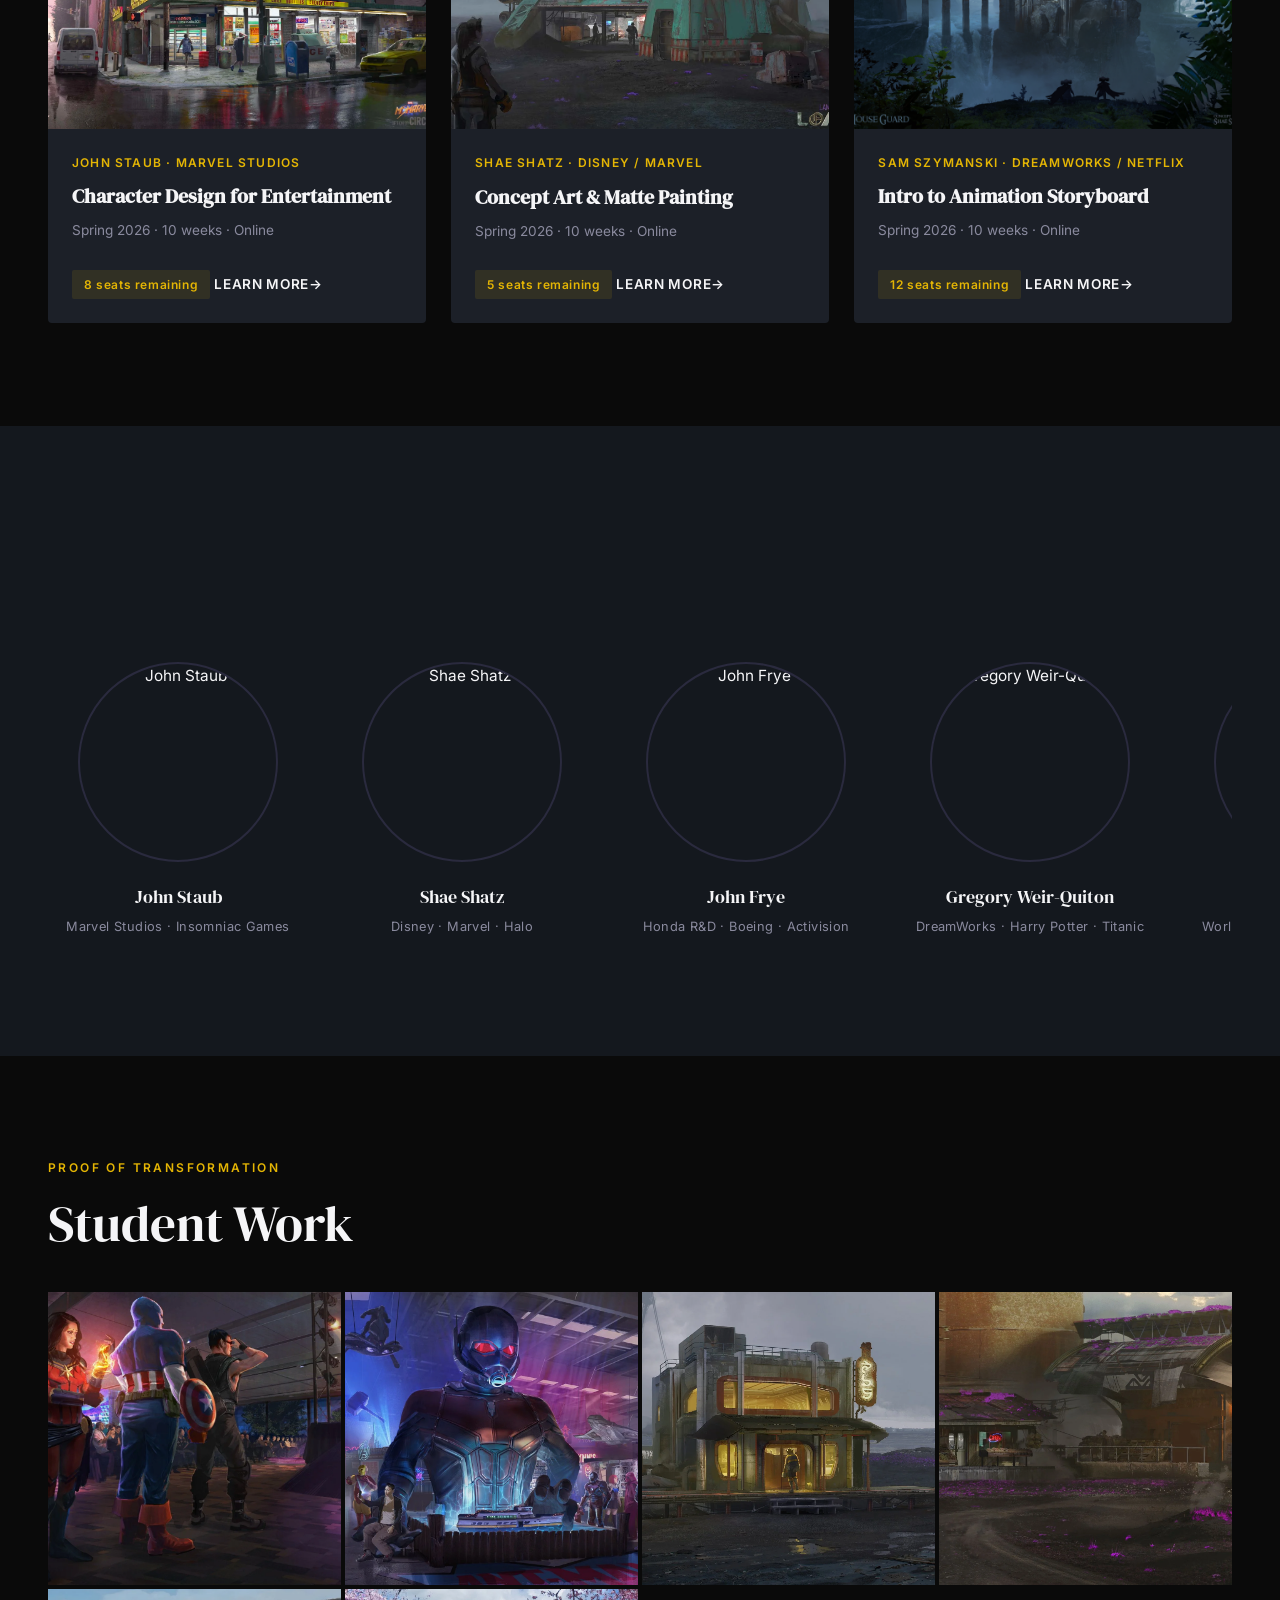
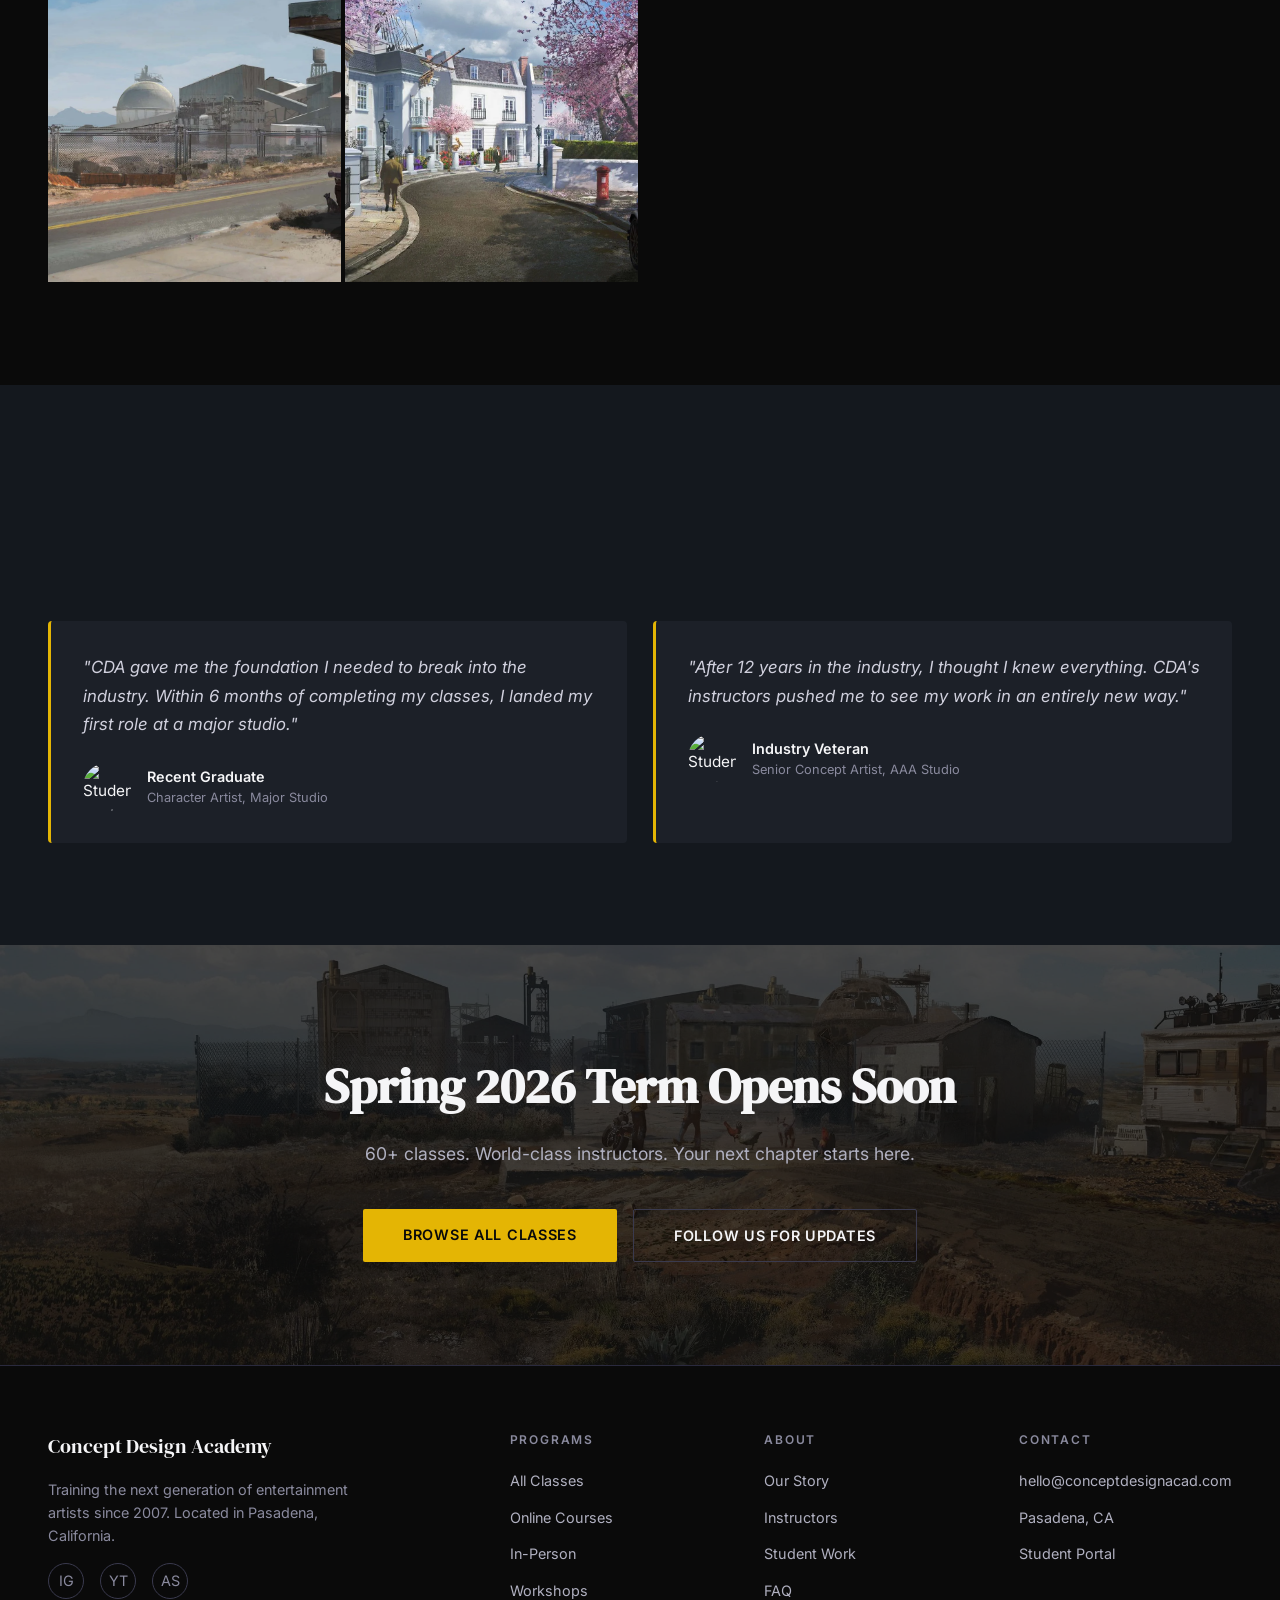
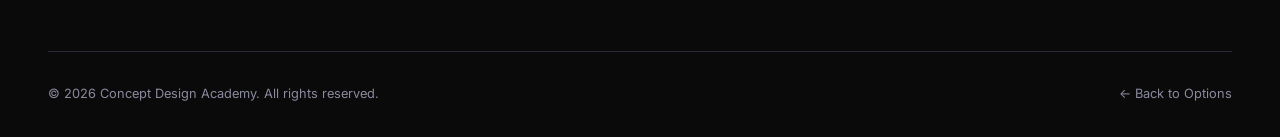
==== commit 4d3f48e0: "feat: Option B mosaic — mixed static art + live video tiles 5 of 12 mosaic tiles now play looping vi" ====
--- a/option-b.html
+++ b/option-b.html
@@ -28,85 +28,95 @@
   <!-- Hero: The Gallery Wall -->
   <section class="cda-hero cda-hero--gallery">
     <div class="cda-mosaic">
-      <div class="cda-mosaic__tile">
-        <img src="assets/artwork/mosaic-01.svg" alt="Character concept art" loading="eager">
-        <div class="cda-mosaic__info">
-          <div class="cda-mosaic__artist">John Staub</div>
-          <div class="cda-mosaic__class">Character Design</div>
-        </div>
-      </div>
-      <div class="cda-mosaic__tile">
-        <img src="assets/artwork/mosaic-02.svg" alt="Environment painting" loading="eager">
+      <div class="cda-mosaic__tile cda-mosaic__tile--video">
+        <video autoplay muted loop playsinline>
+          <source src="assets/videos/mosaic-shera.mp4" type="video/mp4">
+        </video>
+        <div class="cda-mosaic__info">
+          <div class="cda-mosaic__artist">Sam Szymanski</div>
+          <div class="cda-mosaic__class">She-Ra Storyboards</div>
+        </div>
+      </div>
+      <div class="cda-mosaic__tile">
+        <img src="assets/artwork/mosaic-02.jpg" alt="Environment painting" loading="eager">
         <div class="cda-mosaic__info">
           <div class="cda-mosaic__artist">Shae Shatz</div>
           <div class="cda-mosaic__class">Concept Art</div>
         </div>
       </div>
       <div class="cda-mosaic__tile">
-        <img src="assets/artwork/mosaic-03.svg" alt="Vehicle design" loading="eager">
+        <img src="assets/artwork/mosaic-03.jpg" alt="Vehicle design" loading="eager">
         <div class="cda-mosaic__info">
           <div class="cda-mosaic__artist">John Frye</div>
           <div class="cda-mosaic__class">Vehicle Design</div>
         </div>
       </div>
-      <div class="cda-mosaic__tile">
-        <img src="assets/artwork/mosaic-04.svg" alt="Figure illustration" loading="eager">
-        <div class="cda-mosaic__info">
-          <div class="cda-mosaic__artist">Gregory Weir-Quiton</div>
-          <div class="cda-mosaic__class">Fashion Illustration</div>
-        </div>
-      </div>
-      <div class="cda-mosaic__tile">
-        <img src="assets/artwork/mosaic-05.svg" alt="Anatomy study" loading="eager">
+      <div class="cda-mosaic__tile cda-mosaic__tile--video">
+        <video autoplay muted loop playsinline>
+          <source src="assets/videos/mosaic-startrek.mp4" type="video/mp4">
+        </video>
+        <div class="cda-mosaic__info">
+          <div class="cda-mosaic__artist">Sam Szymanski</div>
+          <div class="cda-mosaic__class">Star Trek: Prodigy</div>
+        </div>
+      </div>
+      <div class="cda-mosaic__tile">
+        <img src="assets/artwork/mosaic-05.jpg" alt="Anatomy study" loading="eager">
         <div class="cda-mosaic__info">
           <div class="cda-mosaic__artist">Kevin Chen</div>
           <div class="cda-mosaic__class">Anatomy</div>
         </div>
       </div>
       <div class="cda-mosaic__tile">
-        <img src="assets/artwork/mosaic-06.svg" alt="Storyboard" loading="eager">
+        <img src="assets/artwork/mosaic-06.jpg" alt="Storyboard" loading="eager">
         <div class="cda-mosaic__info">
           <div class="cda-mosaic__artist">Sam Szymanski</div>
           <div class="cda-mosaic__class">Storyboarding</div>
         </div>
       </div>
-      <div class="cda-mosaic__tile">
-        <img src="assets/artwork/mosaic-07.svg" alt="Concept art" loading="eager">
-        <div class="cda-mosaic__info">
-          <div class="cda-mosaic__artist">Student Work</div>
-          <div class="cda-mosaic__class">Visual Development</div>
-        </div>
-      </div>
-      <div class="cda-mosaic__tile">
-        <img src="assets/artwork/mosaic-08.svg" alt="Concept art" loading="eager">
+      <div class="cda-mosaic__tile cda-mosaic__tile--video">
+        <video autoplay muted loop playsinline>
+          <source src="assets/videos/mosaic-tmnt.mp4" type="video/mp4">
+        </video>
+        <div class="cda-mosaic__info">
+          <div class="cda-mosaic__artist">Sam Szymanski</div>
+          <div class="cda-mosaic__class">TMNT Storyboards</div>
+        </div>
+      </div>
+      <div class="cda-mosaic__tile">
+        <img src="assets/artwork/mosaic-08.jpg" alt="Concept art" loading="eager">
         <div class="cda-mosaic__info">
           <div class="cda-mosaic__artist">Student Work</div>
           <div class="cda-mosaic__class">Environment Art</div>
         </div>
       </div>
       <div class="cda-mosaic__tile">
-        <img src="assets/artwork/mosaic-09.svg" alt="Concept art" loading="eager">
+        <img src="assets/artwork/mosaic-09.jpg" alt="Concept art" loading="eager">
         <div class="cda-mosaic__info">
           <div class="cda-mosaic__artist">Student Work</div>
           <div class="cda-mosaic__class">Character Design</div>
         </div>
       </div>
-      <div class="cda-mosaic__tile">
-        <img src="assets/artwork/mosaic-10.svg" alt="Concept art" loading="eager">
-        <div class="cda-mosaic__info">
-          <div class="cda-mosaic__artist">Student Work</div>
-          <div class="cda-mosaic__class">Concept Art</div>
-        </div>
-      </div>
-      <div class="cda-mosaic__tile">
-        <img src="assets/artwork/mosaic-11.svg" alt="Concept art" loading="eager">
-        <div class="cda-mosaic__info">
-          <div class="cda-mosaic__artist">Student Work</div>
-          <div class="cda-mosaic__class">Illustration</div>
-        </div>
-      </div>
-      <div class="cda-mosaic__tile">
-        <img src="assets/artwork/mosaic-12.svg" alt="Concept art" loading="eager">
+      <div class="cda-mosaic__tile cda-mosaic__tile--video">
+        <video autoplay muted loop playsinline>
+          <source src="assets/videos/mosaic-davila.mp4" type="video/mp4">
+        </video>
+        <div class="cda-mosaic__info">
+          <div class="cda-mosaic__artist">M. Davila</div>
+          <div class="cda-mosaic__class">Storyboard Demo</div>
+        </div>
+      </div>
+      <div class="cda-mosaic__tile cda-mosaic__tile--video">
+        <video autoplay muted loop playsinline>
+          <source src="assets/videos/mosaic-phil.mp4" type="video/mp4">
+        </video>
+        <div class="cda-mosaic__info">
+          <div class="cda-mosaic__artist">Phil</div>
+          <div class="cda-mosaic__class">Painting Demo</div>
+        </div>
+      </div>
+      <div class="cda-mosaic__tile">
+        <img src="assets/artwork/mosaic-12.jpg" alt="Concept art" loading="eager">
         <div class="cda-mosaic__info">
           <div class="cda-mosaic__artist">Student Work</div>
           <div class="cda-mosaic__class">Visual Development</div>
@@ -171,7 +181,7 @@
       <h2 class="cda-section__heading cda-reveal">Featured Classes</h2>
       <div class="cda-classes__grid" data-cda-stagger>
         <div class="cda-class-card cda-reveal-stagger">
-          <img class="cda-class-card__image" src="assets/artwork/class-character.svg" alt="Character Design class" loading="lazy">
+          <img class="cda-class-card__image" src="assets/artwork/class-character.jpg" alt="Character Design class" loading="lazy">
           <div class="cda-class-card__body">
             <div class="cda-class-card__instructor">John Staub &middot; Marvel Studios</div>
             <h3 class="cda-class-card__title">Character Design for Entertainment</h3>
@@ -181,7 +191,7 @@
           </div>
         </div>
         <div class="cda-class-card cda-reveal-stagger">
-          <img class="cda-class-card__image" src="assets/artwork/class-environment.svg" alt="Environment Design class" loading="lazy">
+          <img class="cda-class-card__image" src="assets/artwork/class-environment.jpg" alt="Environment Design class" loading="lazy">
           <div class="cda-class-card__body">
             <div class="cda-class-card__instructor">Shae Shatz &middot; Disney / Marvel</div>
             <h3 class="cda-class-card__title">Concept Art &amp; Matte Painting</h3>
@@ -191,7 +201,7 @@
           </div>
         </div>
         <div class="cda-class-card cda-reveal-stagger">
-          <img class="cda-class-card__image" src="assets/artwork/class-storyboard.svg" alt="Storyboarding class" loading="lazy">
+          <img class="cda-class-card__image" src="assets/artwork/class-storyboard.jpg" alt="Storyboarding class" loading="lazy">
           <div class="cda-class-card__body">
             <div class="cda-class-card__instructor">Sam Szymanski &middot; DreamWorks / Netflix</div>
             <h3 class="cda-class-card__title">Intro to Animation Storyboard</h3>
@@ -211,32 +221,32 @@
       <h2 class="cda-section__heading cda-reveal">Learn From the Best</h2>
       <div class="cda-instructors__scroll">
         <div class="cda-instructor-card">
-          <img class="cda-instructor-card__photo" src="assets/artwork/instructor-staub.svg" alt="John Staub" loading="lazy">
+          <img class="cda-instructor-card__photo" src="assets/artwork/instructor-staub.jpg" alt="John Staub" loading="lazy">
           <div class="cda-instructor-card__name">John Staub</div>
           <div class="cda-instructor-card__credits">Marvel Studios &middot; Insomniac Games</div>
         </div>
         <div class="cda-instructor-card">
-          <img class="cda-instructor-card__photo" src="assets/artwork/instructor-shatz.svg" alt="Shae Shatz" loading="lazy">
+          <img class="cda-instructor-card__photo" src="assets/artwork/instructor-shatz.jpg" alt="Shae Shatz" loading="lazy">
           <div class="cda-instructor-card__name">Shae Shatz</div>
           <div class="cda-instructor-card__credits">Disney &middot; Marvel &middot; Halo</div>
         </div>
         <div class="cda-instructor-card">
-          <img class="cda-instructor-card__photo" src="assets/artwork/instructor-frye.svg" alt="John Frye" loading="lazy">
+          <img class="cda-instructor-card__photo" src="assets/artwork/instructor-frye.jpg" alt="John Frye" loading="lazy">
           <div class="cda-instructor-card__name">John Frye</div>
           <div class="cda-instructor-card__credits">Honda R&D &middot; Boeing &middot; Activision</div>
         </div>
         <div class="cda-instructor-card">
-          <img class="cda-instructor-card__photo" src="assets/artwork/instructor-gwq.svg" alt="Gregory Weir-Quiton" loading="lazy">
+          <img class="cda-instructor-card__photo" src="assets/artwork/instructor-gwq.jpg" alt="Gregory Weir-Quiton" loading="lazy">
           <div class="cda-instructor-card__name">Gregory Weir-Quiton</div>
           <div class="cda-instructor-card__credits">DreamWorks &middot; Harry Potter &middot; Titanic</div>
         </div>
         <div class="cda-instructor-card">
-          <img class="cda-instructor-card__photo" src="assets/artwork/instructor-chen.svg" alt="Kevin Chen" loading="lazy">
+          <img class="cda-instructor-card__photo" src="assets/artwork/instructor-chen.jpg" alt="Kevin Chen" loading="lazy">
           <div class="cda-instructor-card__name">Kevin Chen</div>
           <div class="cda-instructor-card__credits">World of Warcraft &middot; Men in Black 3</div>
         </div>
         <div class="cda-instructor-card">
-          <img class="cda-instructor-card__photo" src="assets/artwork/instructor-szymanski.svg" alt="Sam Szymanski" loading="lazy">
+          <img class="cda-instructor-card__photo" src="assets/artwork/instructor-szymanski.jpg" alt="Sam Szymanski" loading="lazy">
           <div class="cda-instructor-card__name">Sam Szymanski</div>
           <div class="cda-instructor-card__credits">Kung Fu Panda 4 &middot; Star Trek: Prodigy</div>
         </div>
@@ -251,27 +261,27 @@
       <h2 class="cda-section__heading cda-reveal">Student Work</h2>
       <div class="cda-gallery__grid" data-cda-stagger>
         <div class="cda-gallery__item cda-reveal-stagger">
-          <img src="assets/artwork/student-01.svg" alt="Student artwork" loading="lazy">
+          <img src="assets/artwork/student-01.jpg" alt="Student artwork" loading="lazy">
           <div class="cda-gallery__overlay"><span class="cda-gallery__student">Student Name</span><span class="cda-gallery__class">Character Design</span></div>
         </div>
         <div class="cda-gallery__item cda-reveal-stagger">
-          <img src="assets/artwork/student-02.svg" alt="Student artwork" loading="lazy">
+          <img src="assets/artwork/student-02.jpg" alt="Student artwork" loading="lazy">
           <div class="cda-gallery__overlay"><span class="cda-gallery__student">Student Name</span><span class="cda-gallery__class">Environment Art</span></div>
         </div>
         <div class="cda-gallery__item cda-reveal-stagger">
-          <img src="assets/artwork/student-03.svg" alt="Student artwork" loading="lazy">
+          <img src="assets/artwork/student-03.jpg" alt="Student artwork" loading="lazy">
           <div class="cda-gallery__overlay"><span class="cda-gallery__student">Student Name</span><span class="cda-gallery__class">Visual Development</span></div>
         </div>
         <div class="cda-gallery__item cda-reveal-stagger">
-          <img src="assets/artwork/student-04.svg" alt="Student artwork" loading="lazy">
+          <img src="assets/artwork/student-04.jpg" alt="Student artwork" loading="lazy">
           <div class="cda-gallery__overlay"><span class="cda-gallery__student">Student Name</span><span class="cda-gallery__class">Storyboarding</span></div>
         </div>
         <div class="cda-gallery__item cda-reveal-stagger">
-          <img src="assets/artwork/student-05.svg" alt="Student artwork" loading="lazy">
+          <img src="assets/artwork/student-05.jpg" alt="Student artwork" loading="lazy">
           <div class="cda-gallery__overlay"><span class="cda-gallery__student">Student Name</span><span class="cda-gallery__class">Concept Art</span></div>
         </div>
         <div class="cda-gallery__item cda-reveal-stagger">
-          <img src="assets/artwork/student-06.svg" alt="Student artwork" loading="lazy">
+          <img src="assets/artwork/student-06.jpg" alt="Student artwork" loading="lazy">
           <div class="cda-gallery__overlay"><span class="cda-gallery__student">Student Name</span><span class="cda-gallery__class">Character Design</span></div>
         </div>
       </div>
@@ -287,14 +297,14 @@
         <div class="cda-testimonial cda-reveal-stagger">
           <p class="cda-testimonial__quote">"CDA gave me the foundation I needed to break into the industry. Within 6 months of completing my classes, I landed my first role at a major studio."</p>
           <div class="cda-testimonial__author">
-            <img class="cda-testimonial__photo" src="assets/artwork/testimonial-01.svg" alt="Student photo" loading="lazy">
+            <img class="cda-testimonial__photo" src="assets/artwork/testimonial-01.jpg" alt="Student photo" loading="lazy">
             <div><div class="cda-testimonial__name">Recent Graduate</div><div class="cda-testimonial__role">Character Artist, Major Studio</div></div>
           </div>
         </div>
         <div class="cda-testimonial cda-reveal-stagger">
           <p class="cda-testimonial__quote">"After 12 years in the industry, I thought I knew everything. CDA's instructors pushed me to see my work in an entirely new way."</p>
           <div class="cda-testimonial__author">
-            <img class="cda-testimonial__photo" src="assets/artwork/testimonial-02.svg" alt="Student photo" loading="lazy">
+            <img class="cda-testimonial__photo" src="assets/artwork/testimonial-02.jpg" alt="Student photo" loading="lazy">
             <div><div class="cda-testimonial__name">Industry Veteran</div><div class="cda-testimonial__role">Senior Concept Artist, AAA Studio</div></div>
           </div>
         </div>
@@ -304,7 +314,7 @@
 
   <!-- Final CTA -->
   <section id="enroll" class="cda-final-cta">
-    <div class="cda-final-cta__bg"><img src="assets/artwork/cta-bg.svg" alt="" loading="lazy"></div>
+    <div class="cda-final-cta__bg"><img src="assets/artwork/cta-bg.jpg" alt="" loading="lazy"></div>
     <div class="cda-container cda-final-cta__content cda-reveal">
       <h2 class="cda-final-cta__heading">Spring 2026 Term Opens Soon</h2>
       <p class="cda-final-cta__text">60+ classes. World-class instructors. Your next chapter starts here.</p>
--- a/css/option-b.css
+++ b/css/option-b.css
@@ -48,6 +48,28 @@
 @keyframes cda-ken-burns-out {
   0% { transform: scale(1.08); }
   100% { transform: scale(1); }
+}
+
+/* Video tiles */
+.cda-mosaic__tile--video video {
+  width: 100%;
+  height: 100%;
+  object-fit: cover;
+}
+
+/* Subtle pulsing border glow on video tiles to hint they're live */
+.cda-mosaic__tile--video::before {
+  content: '';
+  position: absolute;
+  inset: 0;
+  border: 1px solid rgba(228, 181, 4, 0.15);
+  z-index: 1;
+  pointer-events: none;
+  transition: border-color 0.3s ease;
+}
+
+.cda-mosaic__tile--video:hover::before {
+  border-color: rgba(228, 181, 4, 0.4);
 }
 
 /* Hover overlay on tiles */
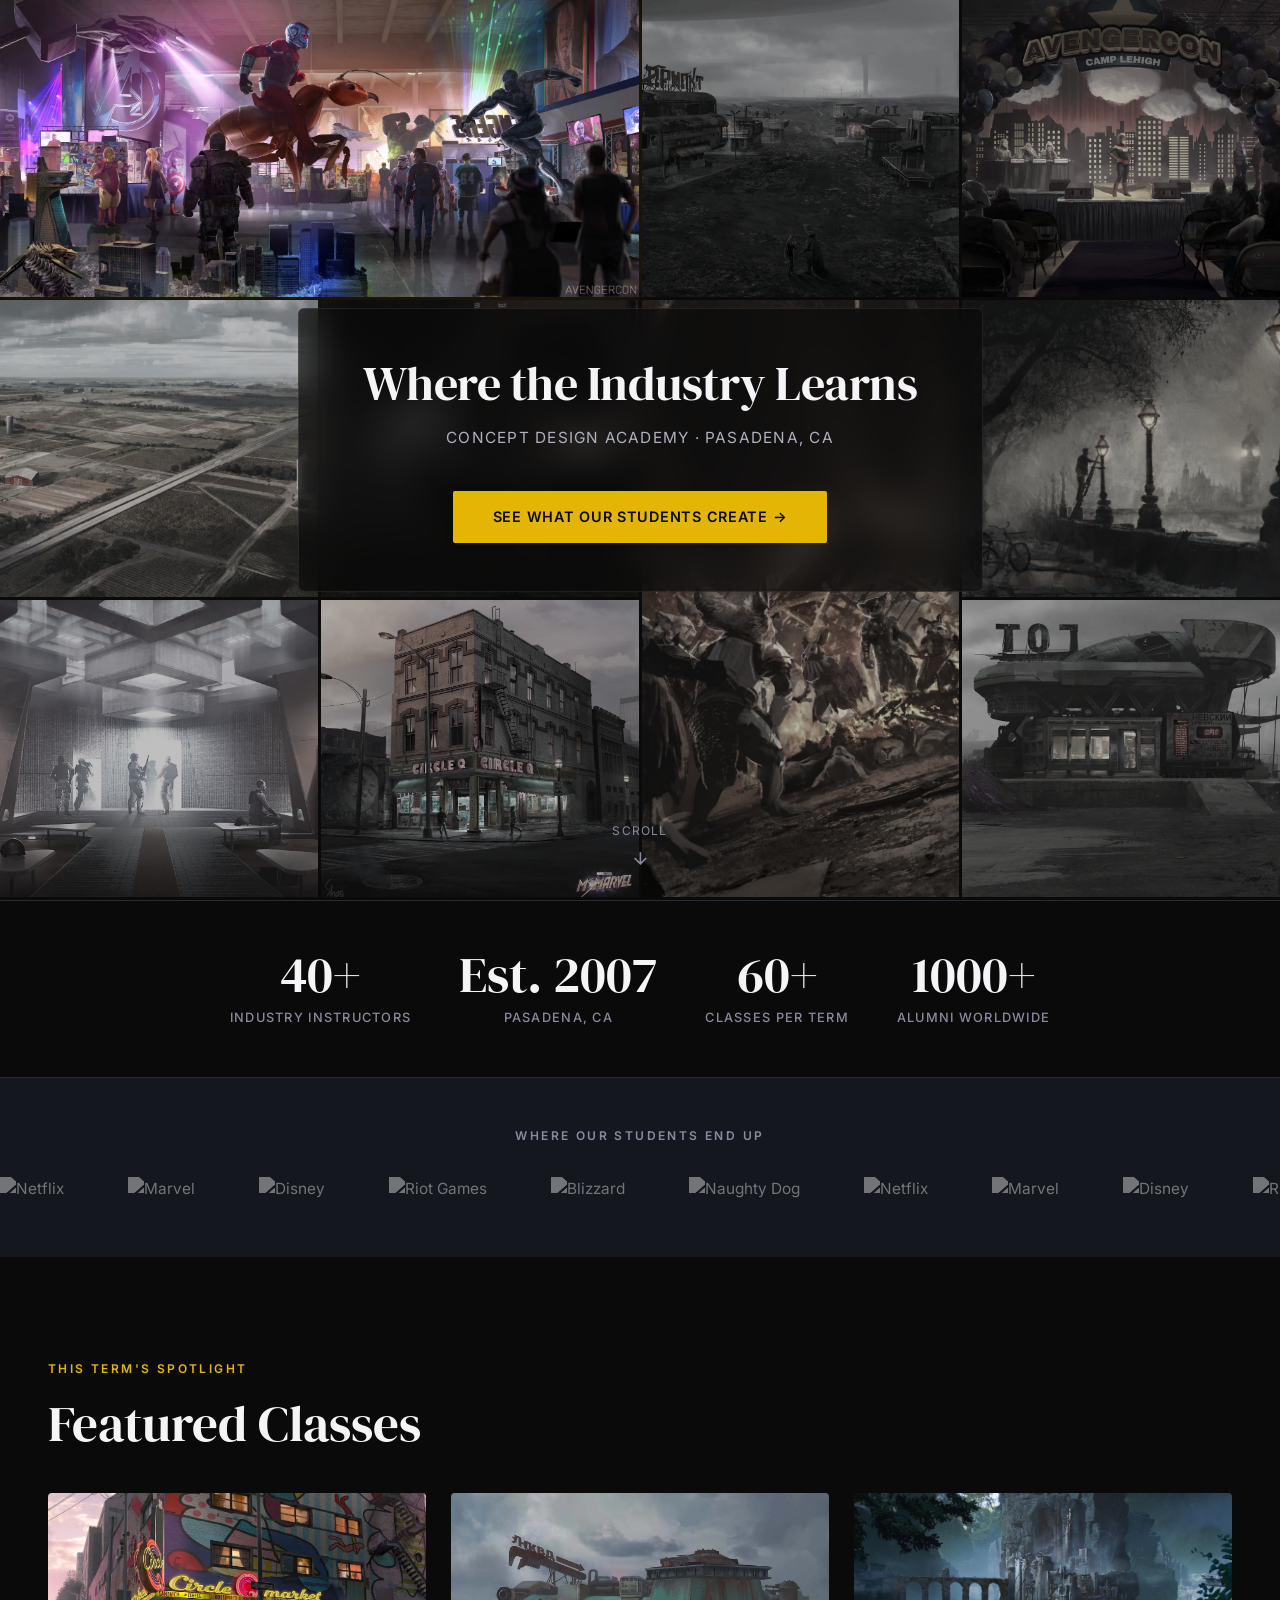
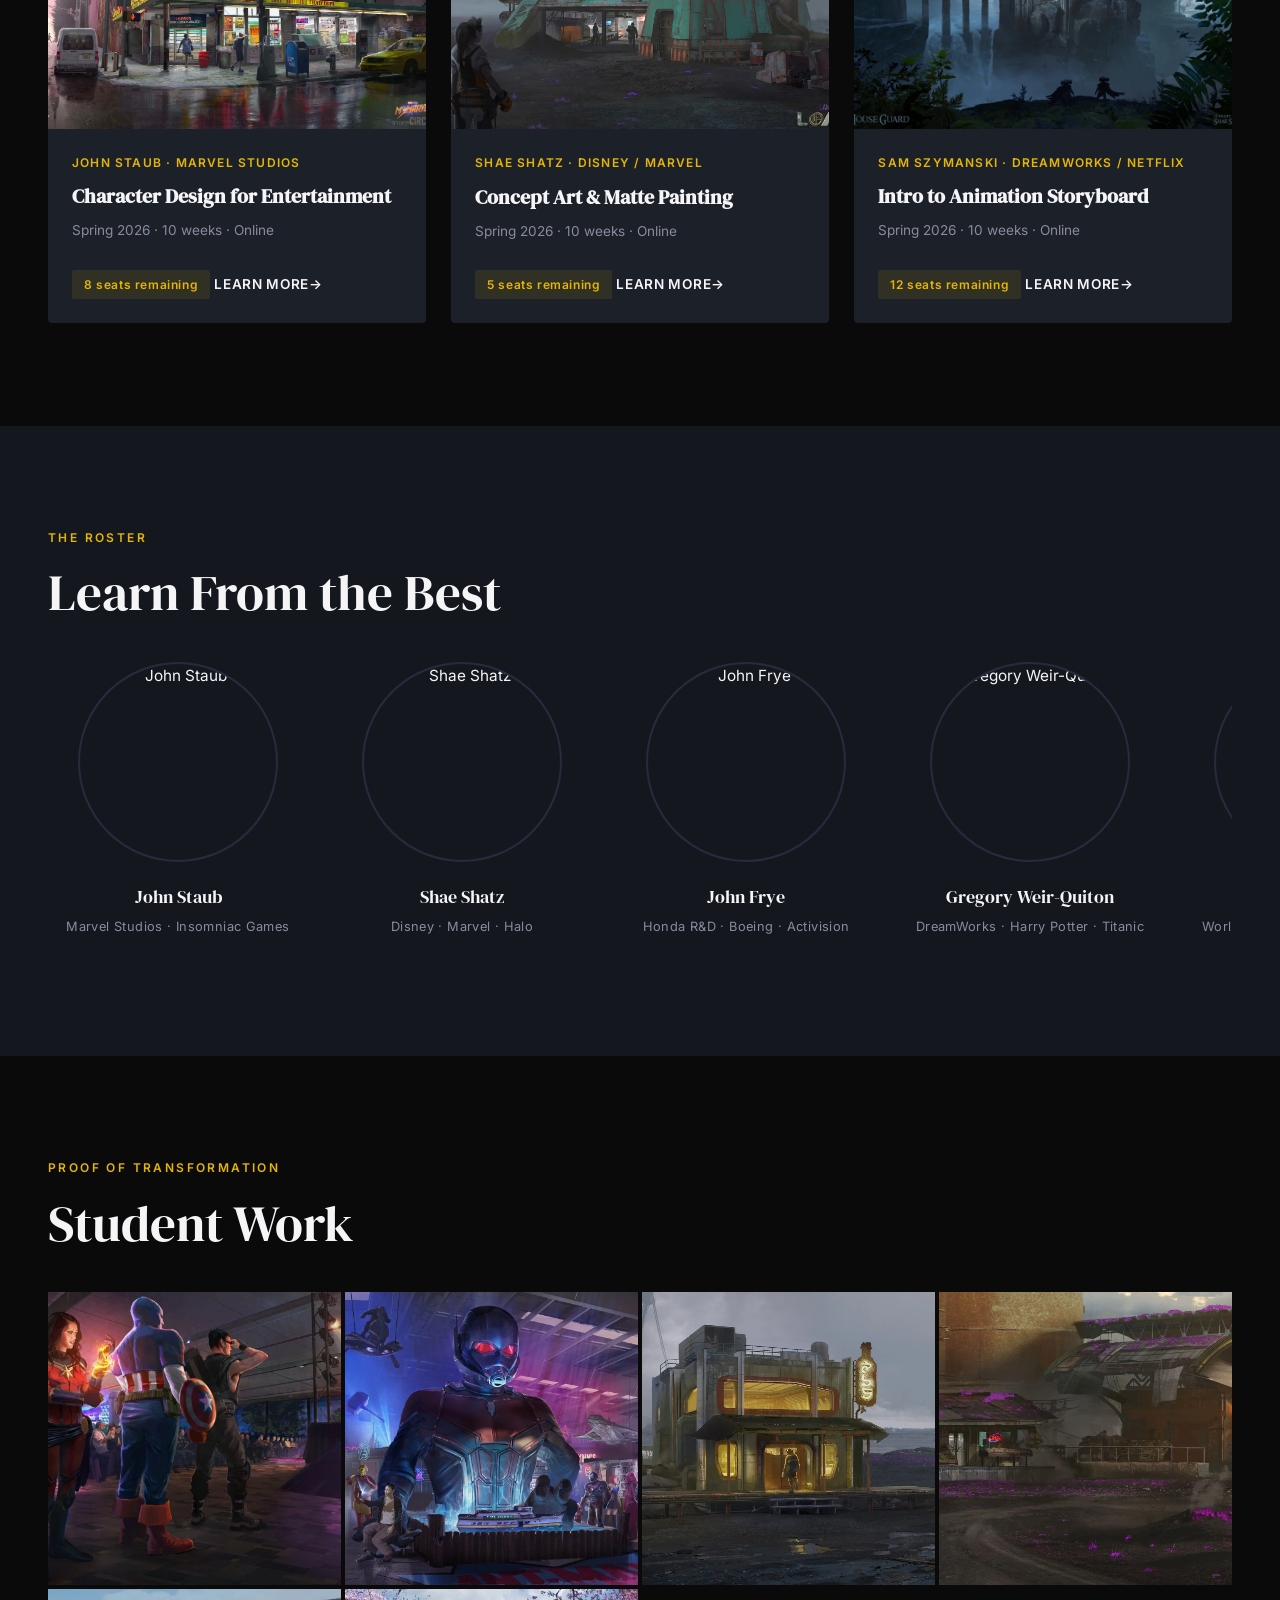
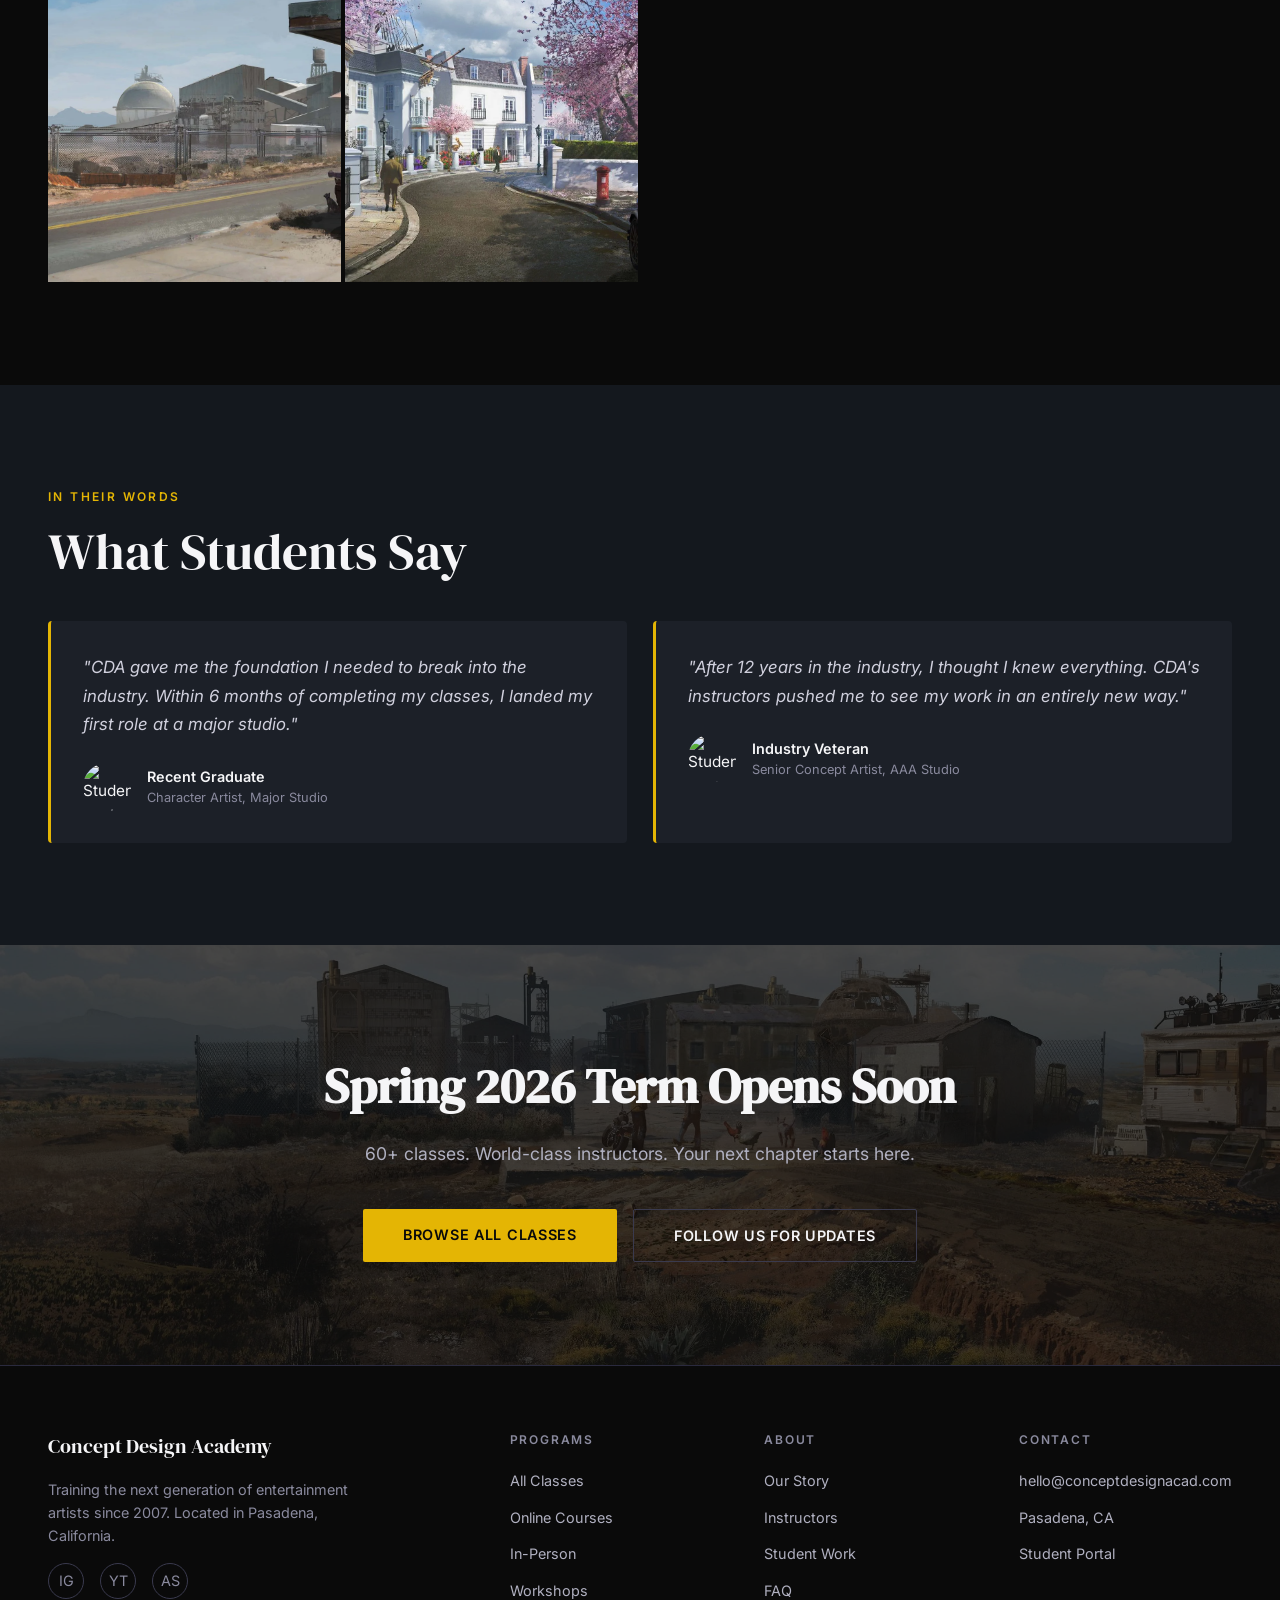
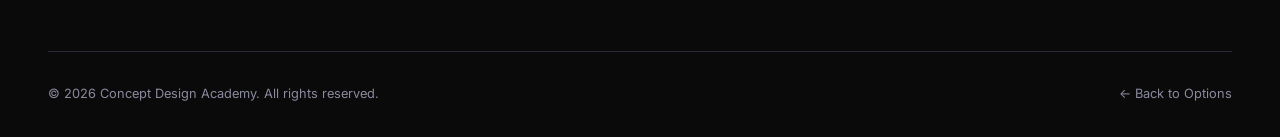
==== commit 453f5f36: "feat: Option B — interactive flip mosaic with grayscale, spotlight, breathing - All tiles reverted t" ====
--- a/option-b.html
+++ b/option-b.html
@@ -28,98 +28,136 @@
   <!-- Hero: The Gallery Wall -->
   <section class="cda-hero cda-hero--gallery">
     <div class="cda-mosaic">
-      <div class="cda-mosaic__tile cda-mosaic__tile--video">
-        <video autoplay muted loop playsinline>
-          <source src="assets/videos/mosaic-shera.mp4" type="video/mp4">
-        </video>
-        <div class="cda-mosaic__info">
-          <div class="cda-mosaic__artist">Sam Szymanski</div>
-          <div class="cda-mosaic__class">She-Ra Storyboards</div>
-        </div>
-      </div>
-      <div class="cda-mosaic__tile">
-        <img src="assets/artwork/mosaic-02.jpg" alt="Environment painting" loading="eager">
-        <div class="cda-mosaic__info">
-          <div class="cda-mosaic__artist">Shae Shatz</div>
-          <div class="cda-mosaic__class">Concept Art</div>
-        </div>
-      </div>
-      <div class="cda-mosaic__tile">
-        <img src="assets/artwork/mosaic-03.jpg" alt="Vehicle design" loading="eager">
-        <div class="cda-mosaic__info">
-          <div class="cda-mosaic__artist">John Frye</div>
-          <div class="cda-mosaic__class">Vehicle Design</div>
-        </div>
-      </div>
-      <div class="cda-mosaic__tile cda-mosaic__tile--video">
-        <video autoplay muted loop playsinline>
-          <source src="assets/videos/mosaic-startrek.mp4" type="video/mp4">
-        </video>
-        <div class="cda-mosaic__info">
-          <div class="cda-mosaic__artist">Sam Szymanski</div>
-          <div class="cda-mosaic__class">Star Trek: Prodigy</div>
-        </div>
-      </div>
-      <div class="cda-mosaic__tile">
-        <img src="assets/artwork/mosaic-05.jpg" alt="Anatomy study" loading="eager">
-        <div class="cda-mosaic__info">
-          <div class="cda-mosaic__artist">Kevin Chen</div>
-          <div class="cda-mosaic__class">Anatomy</div>
-        </div>
-      </div>
-      <div class="cda-mosaic__tile">
-        <img src="assets/artwork/mosaic-06.jpg" alt="Storyboard" loading="eager">
-        <div class="cda-mosaic__info">
-          <div class="cda-mosaic__artist">Sam Szymanski</div>
-          <div class="cda-mosaic__class">Storyboarding</div>
-        </div>
-      </div>
-      <div class="cda-mosaic__tile cda-mosaic__tile--video">
-        <video autoplay muted loop playsinline>
-          <source src="assets/videos/mosaic-tmnt.mp4" type="video/mp4">
-        </video>
-        <div class="cda-mosaic__info">
-          <div class="cda-mosaic__artist">Sam Szymanski</div>
-          <div class="cda-mosaic__class">TMNT Storyboards</div>
-        </div>
-      </div>
-      <div class="cda-mosaic__tile">
-        <img src="assets/artwork/mosaic-08.jpg" alt="Concept art" loading="eager">
-        <div class="cda-mosaic__info">
-          <div class="cda-mosaic__artist">Student Work</div>
-          <div class="cda-mosaic__class">Environment Art</div>
-        </div>
-      </div>
-      <div class="cda-mosaic__tile">
-        <img src="assets/artwork/mosaic-09.jpg" alt="Concept art" loading="eager">
-        <div class="cda-mosaic__info">
-          <div class="cda-mosaic__artist">Student Work</div>
-          <div class="cda-mosaic__class">Character Design</div>
-        </div>
-      </div>
-      <div class="cda-mosaic__tile cda-mosaic__tile--video">
-        <video autoplay muted loop playsinline>
-          <source src="assets/videos/mosaic-davila.mp4" type="video/mp4">
-        </video>
-        <div class="cda-mosaic__info">
-          <div class="cda-mosaic__artist">M. Davila</div>
-          <div class="cda-mosaic__class">Storyboard Demo</div>
-        </div>
-      </div>
-      <div class="cda-mosaic__tile cda-mosaic__tile--video">
-        <video autoplay muted loop playsinline>
-          <source src="assets/videos/mosaic-phil.mp4" type="video/mp4">
-        </video>
-        <div class="cda-mosaic__info">
-          <div class="cda-mosaic__artist">Phil</div>
-          <div class="cda-mosaic__class">Painting Demo</div>
-        </div>
-      </div>
-      <div class="cda-mosaic__tile">
-        <img src="assets/artwork/mosaic-12.jpg" alt="Concept art" loading="eager">
-        <div class="cda-mosaic__info">
-          <div class="cda-mosaic__artist">Student Work</div>
-          <div class="cda-mosaic__class">Visual Development</div>
+      <div class="cda-mosaic__tile cda-mosaic__tile--wide">
+        <div class="cda-mosaic__front"><img src="assets/artwork/mosaic-01.jpg" alt="Character concept art" loading="eager"></div>
+        <div class="cda-mosaic__back">
+          <div class="cda-mosaic__back-content">
+            <div class="cda-mosaic__artist">John Staub</div>
+            <div class="cda-mosaic__credits">Marvel Studios &middot; Insomniac Games</div>
+            <div class="cda-mosaic__class">Character Design</div>
+            <a href="#" class="cda-mosaic__link">Learn More &rarr;</a>
+          </div>
+        </div>
+      </div>
+      <div class="cda-mosaic__tile">
+        <div class="cda-mosaic__front"><img src="assets/artwork/mosaic-02.jpg" alt="Environment painting" loading="eager"></div>
+        <div class="cda-mosaic__back">
+          <div class="cda-mosaic__back-content">
+            <div class="cda-mosaic__artist">Shae Shatz</div>
+            <div class="cda-mosaic__credits">Disney &middot; Marvel &middot; Halo</div>
+            <div class="cda-mosaic__class">Concept Art</div>
+            <a href="#" class="cda-mosaic__link">Learn More &rarr;</a>
+          </div>
+        </div>
+      </div>
+      <div class="cda-mosaic__tile">
+        <div class="cda-mosaic__front"><img src="assets/artwork/mosaic-03.jpg" alt="Vehicle design" loading="eager"></div>
+        <div class="cda-mosaic__back">
+          <div class="cda-mosaic__back-content">
+            <div class="cda-mosaic__artist">John Frye</div>
+            <div class="cda-mosaic__credits">Honda R&D &middot; Boeing</div>
+            <div class="cda-mosaic__class">Vehicle Design</div>
+            <a href="#" class="cda-mosaic__link">Learn More &rarr;</a>
+          </div>
+        </div>
+      </div>
+      <div class="cda-mosaic__tile">
+        <div class="cda-mosaic__front"><img src="assets/artwork/mosaic-04.jpg" alt="Environment art" loading="eager"></div>
+        <div class="cda-mosaic__back">
+          <div class="cda-mosaic__back-content">
+            <div class="cda-mosaic__artist">Shae Shatz</div>
+            <div class="cda-mosaic__credits">Logan &middot; 20th Century Fox</div>
+            <div class="cda-mosaic__class">Environment Art</div>
+            <a href="#" class="cda-mosaic__link">Learn More &rarr;</a>
+          </div>
+        </div>
+      </div>
+      <div class="cda-mosaic__tile">
+        <div class="cda-mosaic__front"><img src="assets/artwork/mosaic-05.jpg" alt="Anatomy study" loading="eager"></div>
+        <div class="cda-mosaic__back">
+          <div class="cda-mosaic__back-content">
+            <div class="cda-mosaic__artist">Kevin Chen</div>
+            <div class="cda-mosaic__credits">World of Warcraft &middot; MIB 3</div>
+            <div class="cda-mosaic__class">Anatomy</div>
+            <a href="#" class="cda-mosaic__link">Learn More &rarr;</a>
+          </div>
+        </div>
+      </div>
+      <div class="cda-mosaic__tile cda-mosaic__tile--tall">
+        <div class="cda-mosaic__front"><img src="assets/artwork/mosaic-06.jpg" alt="Storyboard" loading="eager"></div>
+        <div class="cda-mosaic__back">
+          <div class="cda-mosaic__back-content">
+            <div class="cda-mosaic__artist">Sam Szymanski</div>
+            <div class="cda-mosaic__credits">Kung Fu Panda 4 &middot; Star Trek</div>
+            <div class="cda-mosaic__class">Storyboarding</div>
+            <a href="#" class="cda-mosaic__link">Learn More &rarr;</a>
+          </div>
+        </div>
+      </div>
+      <div class="cda-mosaic__tile">
+        <div class="cda-mosaic__front"><img src="assets/artwork/mosaic-07.jpg" alt="Concept art" loading="eager"></div>
+        <div class="cda-mosaic__back">
+          <div class="cda-mosaic__back-content">
+            <div class="cda-mosaic__artist">Shae Shatz</div>
+            <div class="cda-mosaic__credits">Mary Poppins Returns</div>
+            <div class="cda-mosaic__class">Visual Development</div>
+            <a href="#" class="cda-mosaic__link">Learn More &rarr;</a>
+          </div>
+        </div>
+      </div>
+      <div class="cda-mosaic__tile">
+        <div class="cda-mosaic__front"><img src="assets/artwork/mosaic-08.jpg" alt="Concept art" loading="eager"></div>
+        <div class="cda-mosaic__back">
+          <div class="cda-mosaic__back-content">
+            <div class="cda-mosaic__artist">Student Work</div>
+            <div class="cda-mosaic__credits">CDA Alumni</div>
+            <div class="cda-mosaic__class">Environment Art</div>
+            <a href="#" class="cda-mosaic__link">Learn More &rarr;</a>
+          </div>
+        </div>
+      </div>
+      <div class="cda-mosaic__tile">
+        <div class="cda-mosaic__front"><img src="assets/artwork/mosaic-09.jpg" alt="Concept art" loading="eager"></div>
+        <div class="cda-mosaic__back">
+          <div class="cda-mosaic__back-content">
+            <div class="cda-mosaic__artist">Student Work</div>
+            <div class="cda-mosaic__credits">CDA Alumni</div>
+            <div class="cda-mosaic__class">Character Design</div>
+            <a href="#" class="cda-mosaic__link">Learn More &rarr;</a>
+          </div>
+        </div>
+      </div>
+      <div class="cda-mosaic__tile">
+        <div class="cda-mosaic__front"><img src="assets/artwork/mosaic-10.jpg" alt="Concept art" loading="eager"></div>
+        <div class="cda-mosaic__back">
+          <div class="cda-mosaic__back-content">
+            <div class="cda-mosaic__artist">Shae Shatz</div>
+            <div class="cda-mosaic__credits">Loki &middot; Marvel Studios</div>
+            <div class="cda-mosaic__class">Concept Art</div>
+            <a href="#" class="cda-mosaic__link">Learn More &rarr;</a>
+          </div>
+        </div>
+      </div>
+      <div class="cda-mosaic__tile">
+        <div class="cda-mosaic__front"><img src="assets/artwork/mosaic-11.jpg" alt="Concept art" loading="eager"></div>
+        <div class="cda-mosaic__back">
+          <div class="cda-mosaic__back-content">
+            <div class="cda-mosaic__artist">Gregory Weir-Quiton</div>
+            <div class="cda-mosaic__credits">DreamWorks &middot; Titanic</div>
+            <div class="cda-mosaic__class">Illustration</div>
+            <a href="#" class="cda-mosaic__link">Learn More &rarr;</a>
+          </div>
+        </div>
+      </div>
+      <div class="cda-mosaic__tile">
+        <div class="cda-mosaic__front"><img src="assets/artwork/mosaic-12.jpg" alt="Concept art" loading="eager"></div>
+        <div class="cda-mosaic__back">
+          <div class="cda-mosaic__back-content">
+            <div class="cda-mosaic__artist">Student Work</div>
+            <div class="cda-mosaic__credits">CDA Alumni</div>
+            <div class="cda-mosaic__class">Visual Development</div>
+            <a href="#" class="cda-mosaic__link">Learn More &rarr;</a>
+          </div>
         </div>
       </div>
     </div>
--- a/css/option-b.css
+++ b/css/option-b.css
@@ -1,5 +1,5 @@
 /* ============================================
-   Option B: "The Gallery Wall" — Art-Forward Mosaic Hero
+   Option B: "The Gallery Wall" — Interactive Flip Mosaic
    ============================================ */
 
 .cda-hero--gallery {
@@ -7,6 +7,7 @@
   background: var(--cda-black);
 }
 
+/* --- Mosaic Grid (broken grid — asymmetric) --- */
 .cda-mosaic {
   position: absolute;
   inset: 0;
@@ -14,94 +15,137 @@
   display: grid;
   grid-template-columns: repeat(4, 1fr);
   grid-template-rows: repeat(3, 1fr);
+  grid-auto-flow: dense;
   gap: 3px;
 }
 
+/* Tile 1 spans 2 columns (wide anchor) */
+.cda-mosaic__tile--wide {
+  grid-column: span 2;
+}
+
+/* Tile 6 spans 2 rows (tall vertical) */
+.cda-mosaic__tile--tall {
+  grid-row: span 2;
+}
+
+/* --- Tile: 3D flip card --- */
 .cda-mosaic__tile {
   position: relative;
   overflow: hidden;
+  perspective: 1000px;
   opacity: 0;
   transform: scale(0.95);
-}
-
-.cda-mosaic__tile img {
+  cursor: pointer;
+}
+
+.cda-mosaic__front,
+.cda-mosaic__back {
+  position: absolute;
+  inset: 0;
+  backface-visibility: hidden;
+  -webkit-backface-visibility: hidden;
+  transition: transform 0.6s cubic-bezier(0.34, 1.56, 0.64, 1);
+}
+
+.cda-mosaic__front {
+  z-index: 2;
+}
+
+.cda-mosaic__front img {
   width: 100%;
   height: 100%;
   object-fit: cover;
-  transition: transform 8s ease;
-}
-
-/* Subtle Ken Burns — each tile zooms slowly */
-.cda-mosaic__tile:nth-child(odd) img {
-  animation: cda-ken-burns-in 20s ease infinite alternate;
-}
-
-.cda-mosaic__tile:nth-child(even) img {
-  animation: cda-ken-burns-out 22s ease infinite alternate;
-}
-
-@keyframes cda-ken-burns-in {
-  0% { transform: scale(1); }
-  100% { transform: scale(1.08); }
-}
-
-@keyframes cda-ken-burns-out {
-  0% { transform: scale(1.08); }
-  100% { transform: scale(1); }
-}
-
-/* Video tiles */
-.cda-mosaic__tile--video video {
-  width: 100%;
-  height: 100%;
-  object-fit: cover;
-}
-
-/* Subtle pulsing border glow on video tiles to hint they're live */
-.cda-mosaic__tile--video::before {
-  content: '';
-  position: absolute;
-  inset: 0;
-  border: 1px solid rgba(228, 181, 4, 0.15);
+  filter: grayscale(80%) brightness(0.75);
+  transition: filter 0.5s ease;
+}
+
+.cda-mosaic__back {
   z-index: 1;
-  pointer-events: none;
-  transition: border-color 0.3s ease;
-}
-
-.cda-mosaic__tile--video:hover::before {
-  border-color: rgba(228, 181, 4, 0.4);
-}
-
-/* Hover overlay on tiles */
-.cda-mosaic__info {
-  position: absolute;
-  bottom: 0;
-  left: 0;
-  right: 0;
-  padding: 1rem;
-  background: linear-gradient(to top, rgba(10, 10, 10, 0.85) 0%, transparent 100%);
-  opacity: 0;
-  transform: translateY(10px);
-  transition: opacity 0.3s ease, transform 0.3s ease;
-}
-
-.cda-mosaic__tile:hover .cda-mosaic__info {
-  opacity: 1;
-  transform: translateY(0);
-}
-
+  transform: rotateY(180deg);
+  background: var(--cda-dark);
+  border-left: 3px solid var(--cda-gold);
+  display: flex;
+  align-items: center;
+  justify-content: center;
+}
+
+.cda-mosaic__back-content {
+  padding: 1.5rem;
+  text-align: left;
+}
+
+/* Flip on hover */
+.cda-mosaic__tile:hover .cda-mosaic__front {
+  transform: rotateY(-180deg);
+}
+
+.cda-mosaic__tile:hover .cda-mosaic__back {
+  transform: rotateY(0deg);
+}
+
+/* Grayscale → color on hover (before flip completes) */
+.cda-mosaic__tile:hover .cda-mosaic__front img {
+  filter: grayscale(0%) brightness(1);
+}
+
+/* Spotlight: dim others when one is hovered */
+.cda-mosaic:has(.cda-mosaic__tile:hover) .cda-mosaic__tile:not(:hover) {
+  opacity: 0.4 !important;
+  transition: opacity 0.3s ease;
+}
+
+.cda-mosaic:has(.cda-mosaic__tile:hover) .cda-mosaic__tile:hover {
+  opacity: 1 !important;
+  z-index: 10;
+}
+
+/* --- Back face typography --- */
 .cda-mosaic__artist {
+  font-family: var(--cda-font-display);
+  font-size: 1.15rem;
+  color: var(--cda-white);
+  margin-bottom: 0.25rem;
+}
+
+.cda-mosaic__credits {
+  font-size: 0.75rem;
+  font-weight: 500;
+  letter-spacing: 0.08em;
+  text-transform: uppercase;
+  color: var(--cda-accent);
+  margin-bottom: 0.75rem;
+}
+
+.cda-mosaic__class {
+  font-size: 0.85rem;
+  color: var(--cda-gray-400);
+  margin-bottom: 1rem;
+}
+
+.cda-mosaic__link {
   font-size: 0.8rem;
   font-weight: 600;
+  letter-spacing: 0.05em;
+  text-transform: uppercase;
   color: var(--cda-white);
-}
-
-.cda-mosaic__class {
-  font-size: 0.7rem;
-  color: var(--cda-gray-400);
-}
-
-/* Center frosted glass bar */
+  transition: color 0.3s ease;
+}
+
+.cda-mosaic__link:hover {
+  color: var(--cda-accent);
+}
+
+/* --- Breathing animation (sequential pulse) --- */
+.cda-mosaic__tile--breathing .cda-mosaic__front img {
+  filter: grayscale(0%) brightness(1);
+}
+
+.cda-mosaic__tile--breathing {
+  box-shadow: 0 0 20px rgba(228, 181, 4, 0.15);
+}
+
+/* --- Center frosted glass bar --- */
 .cda-hero--gallery .cda-hero__overlay {
   background: none;
 }
@@ -125,10 +169,13 @@
   font-size: clamp(0.85rem, 1.2vw, 1rem);
 }
 
-/* Responsive: 3 columns on tablet, 2 on mobile */
+/* --- Responsive --- */
 @media (max-width: 1024px) {
   .cda-mosaic {
     grid-template-columns: repeat(3, 1fr);
+  }
+  .cda-mosaic__tile--wide {
+    grid-column: span 2;
   }
 }
 
@@ -137,9 +184,25 @@
     grid-template-columns: repeat(2, 1fr);
     grid-template-rows: repeat(4, 1fr);
   }
-
+  .cda-mosaic__tile--wide {
+    grid-column: span 2;
+  }
+  .cda-mosaic__tile--tall {
+    grid-row: span 1;
+  }
   .cda-hero--gallery .cda-hero__content {
     padding: 2rem;
     margin: 0 1rem;
   }
 }
+
+/* Reduced motion */
+@media (prefers-reduced-motion: reduce) {
+  .cda-mosaic__front,
+  .cda-mosaic__back {
+    transition: none;
+  }
+  .cda-mosaic__front img {
+    filter: none;
+  }
+}
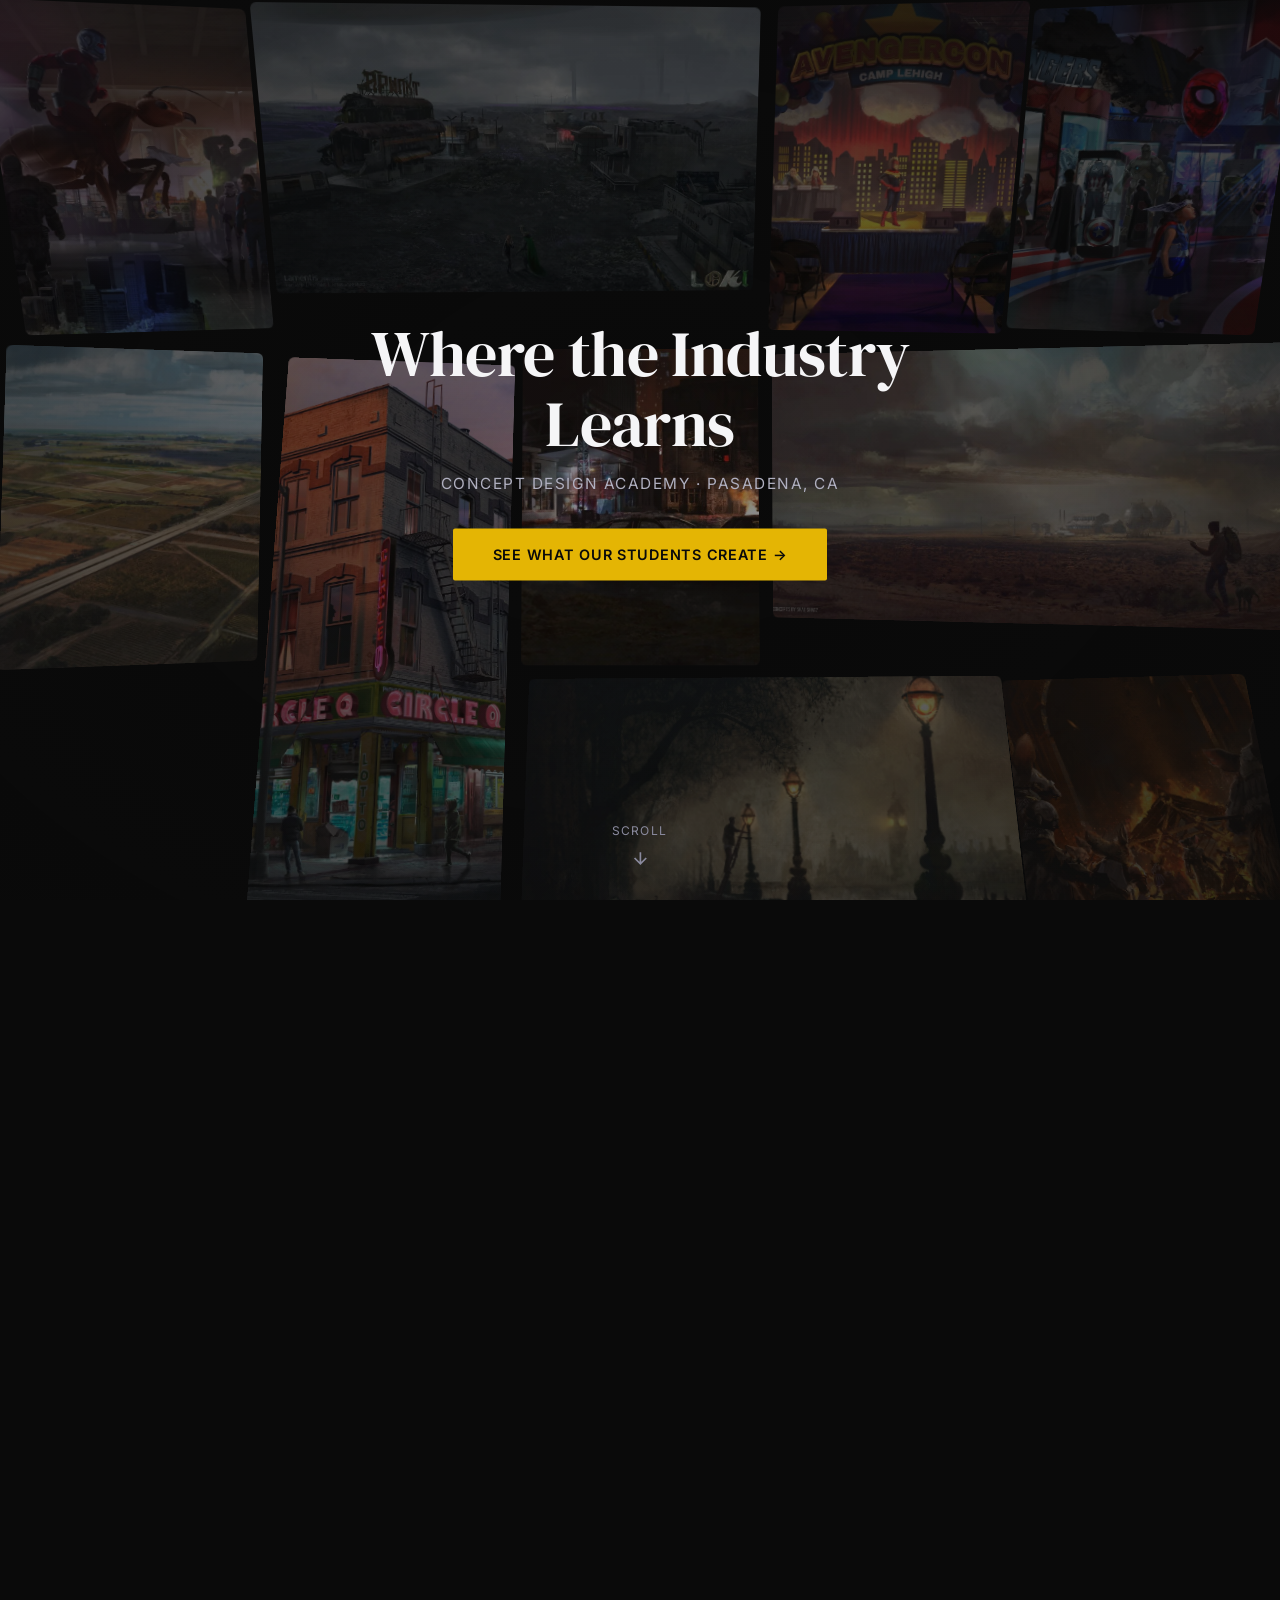
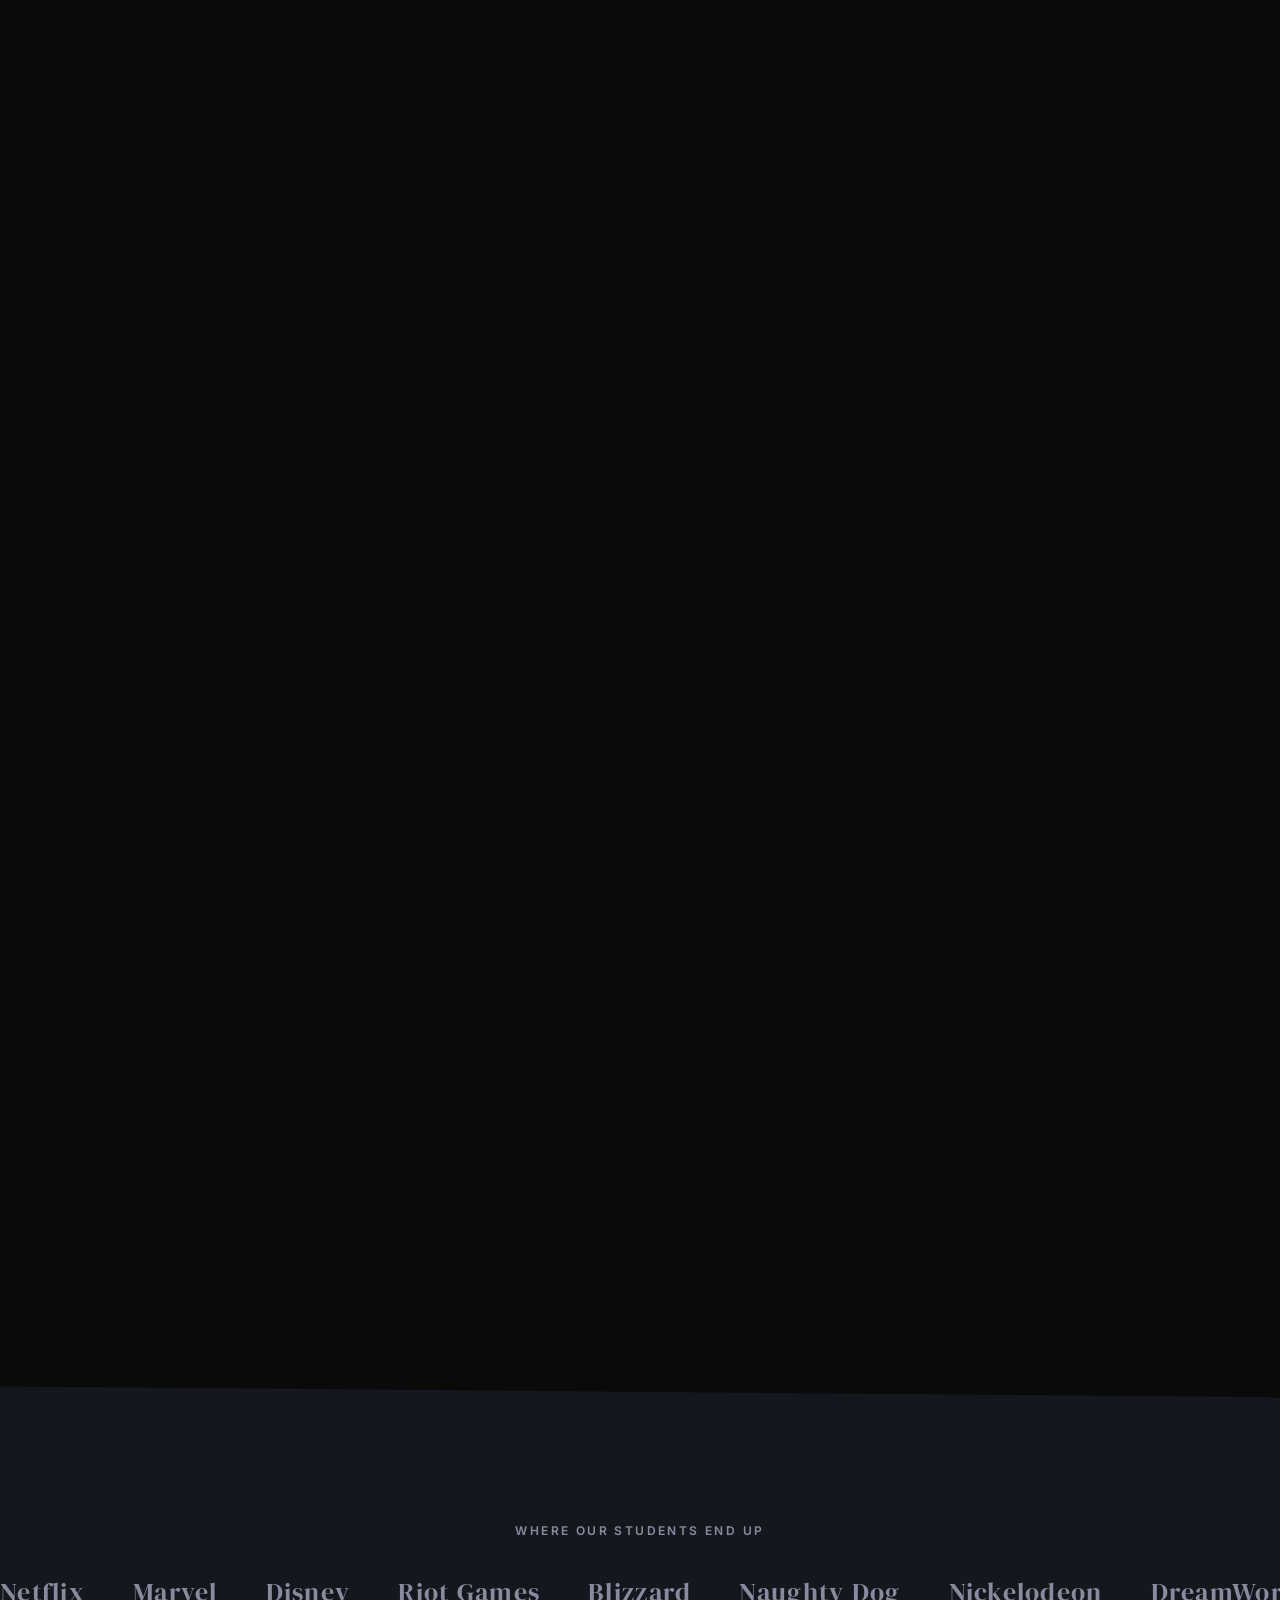
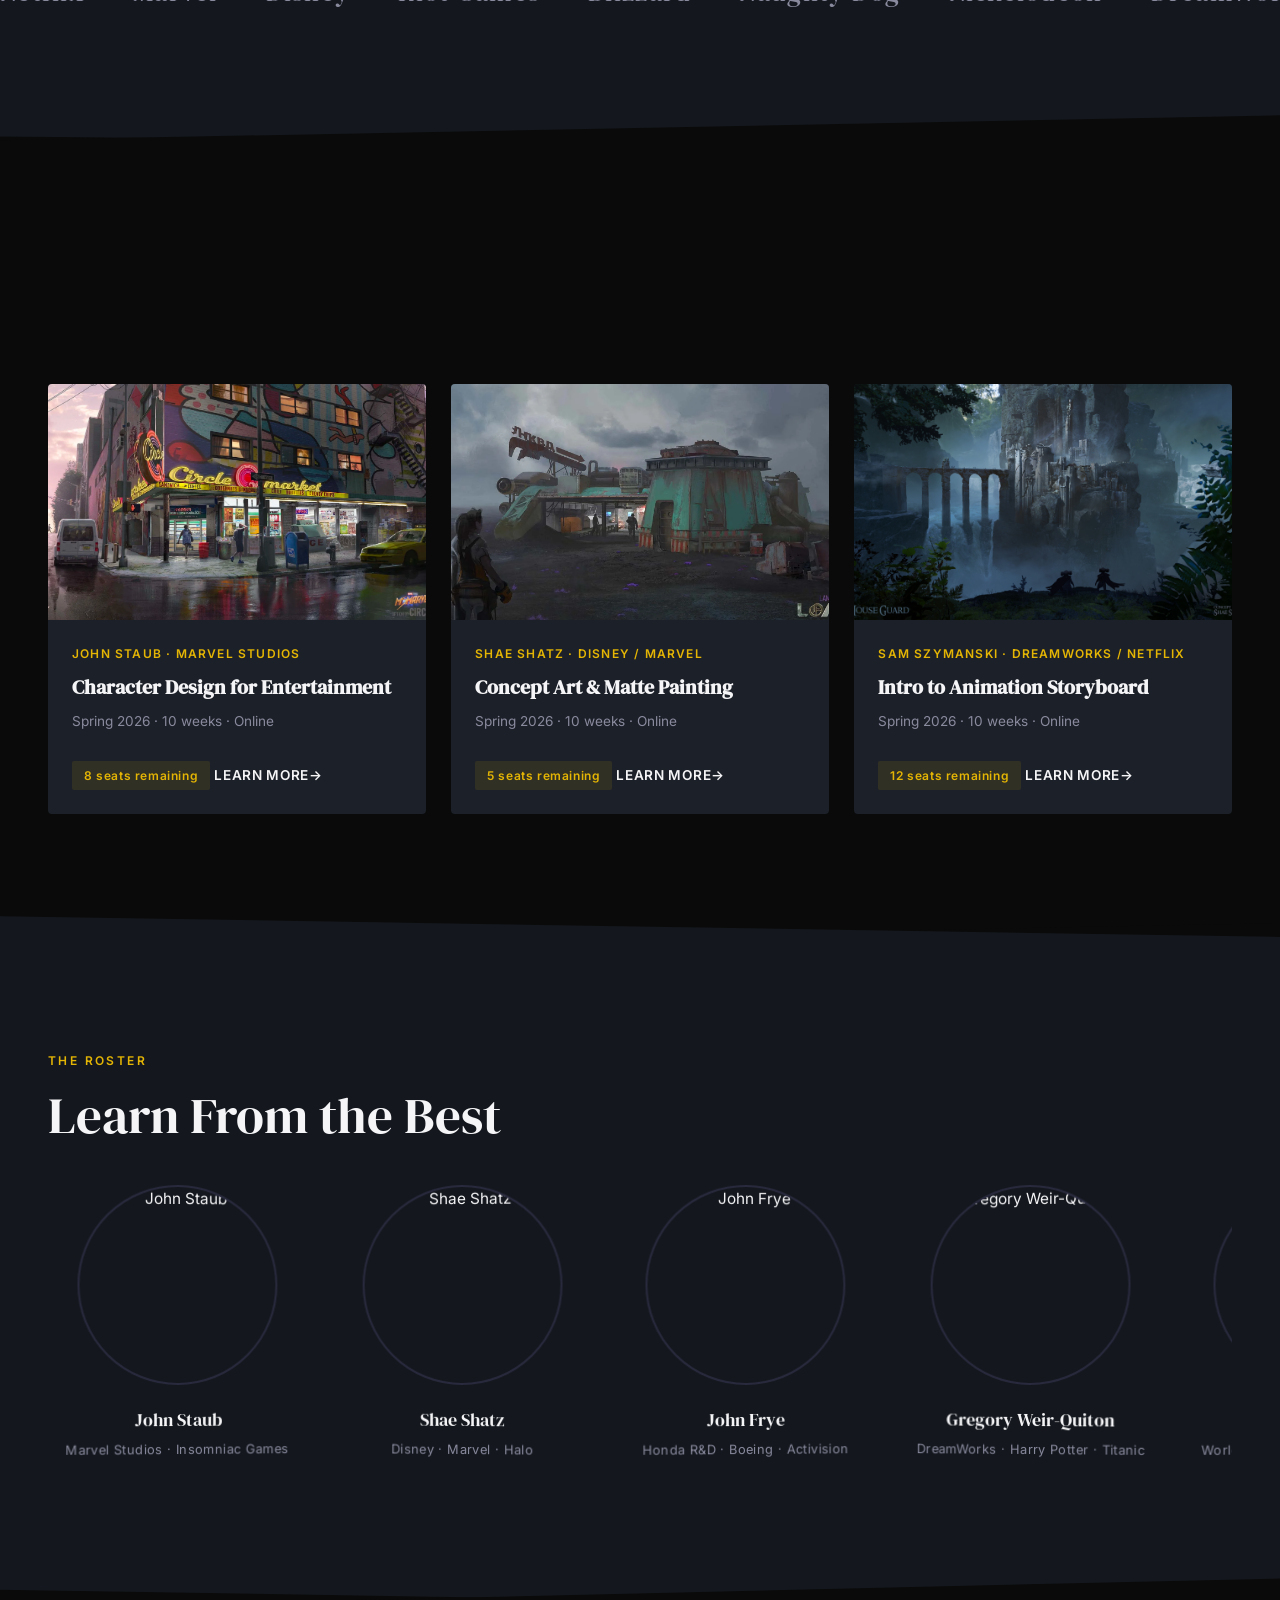
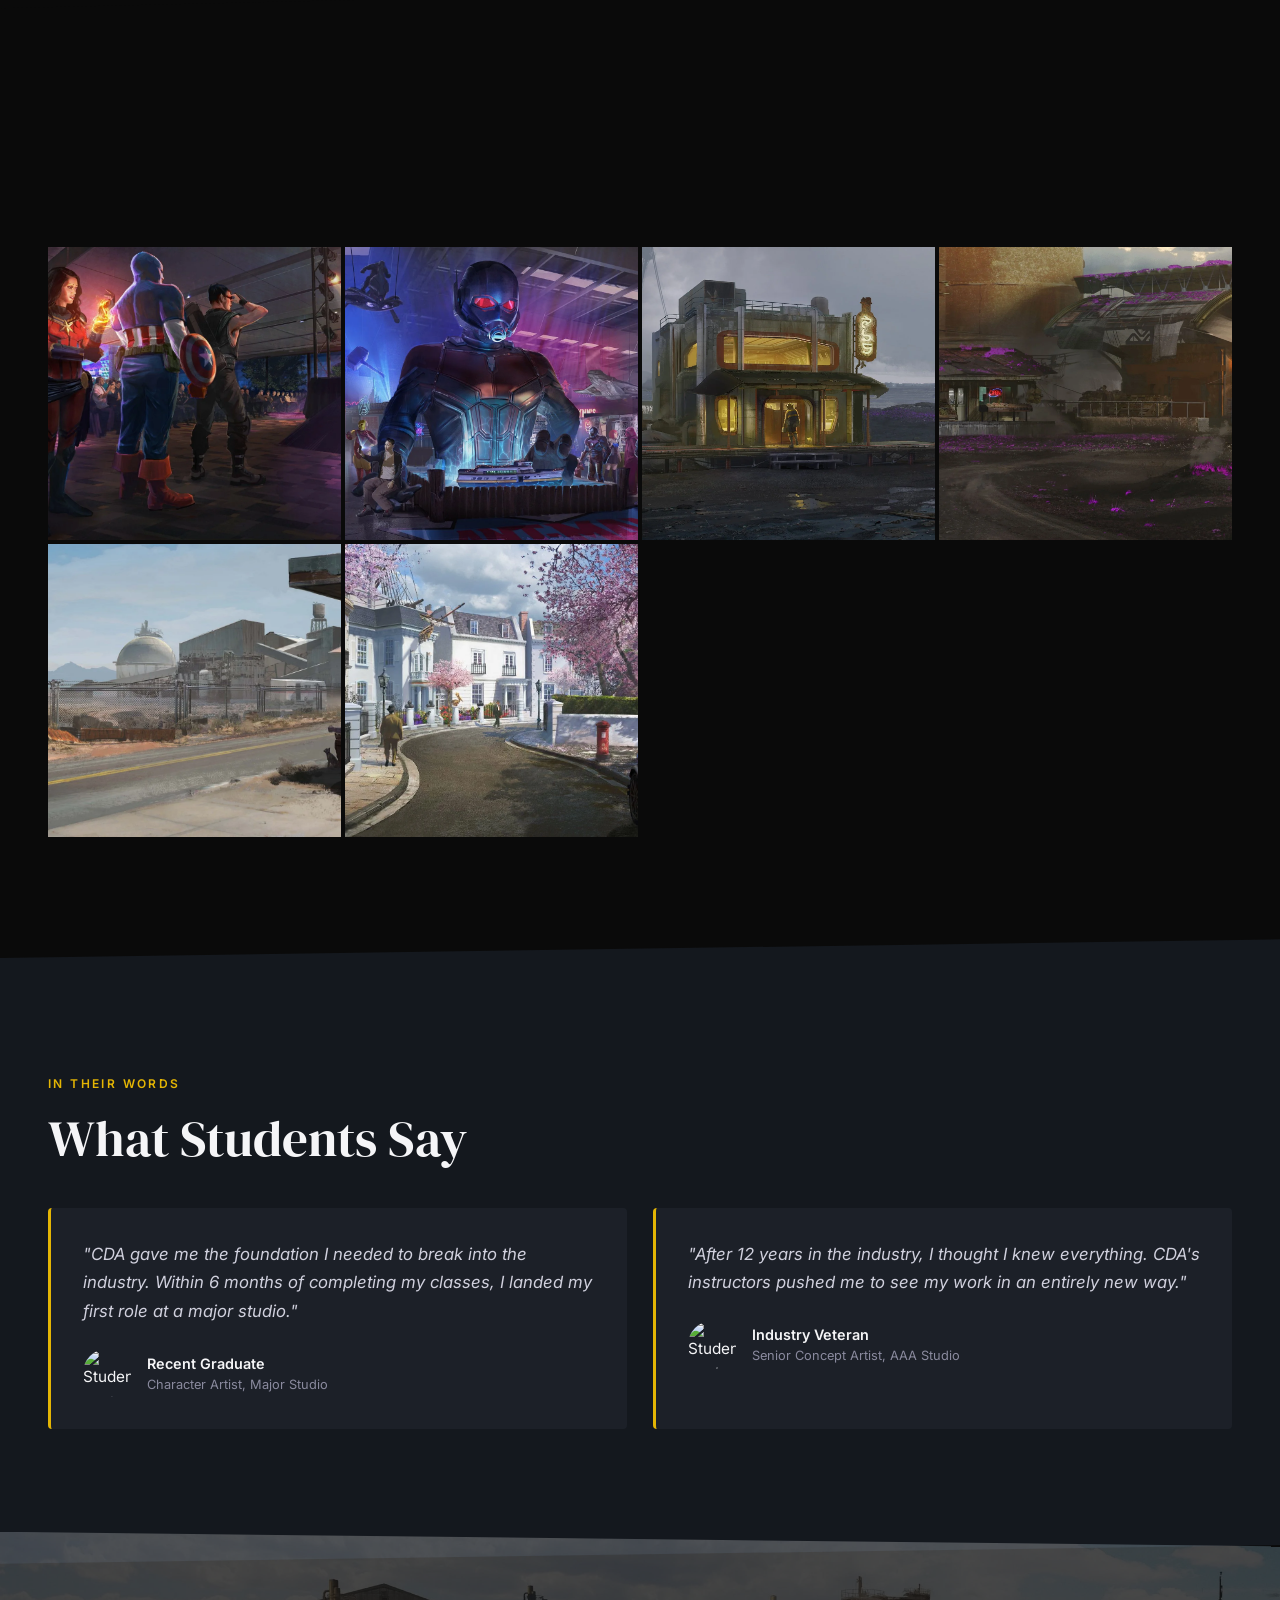
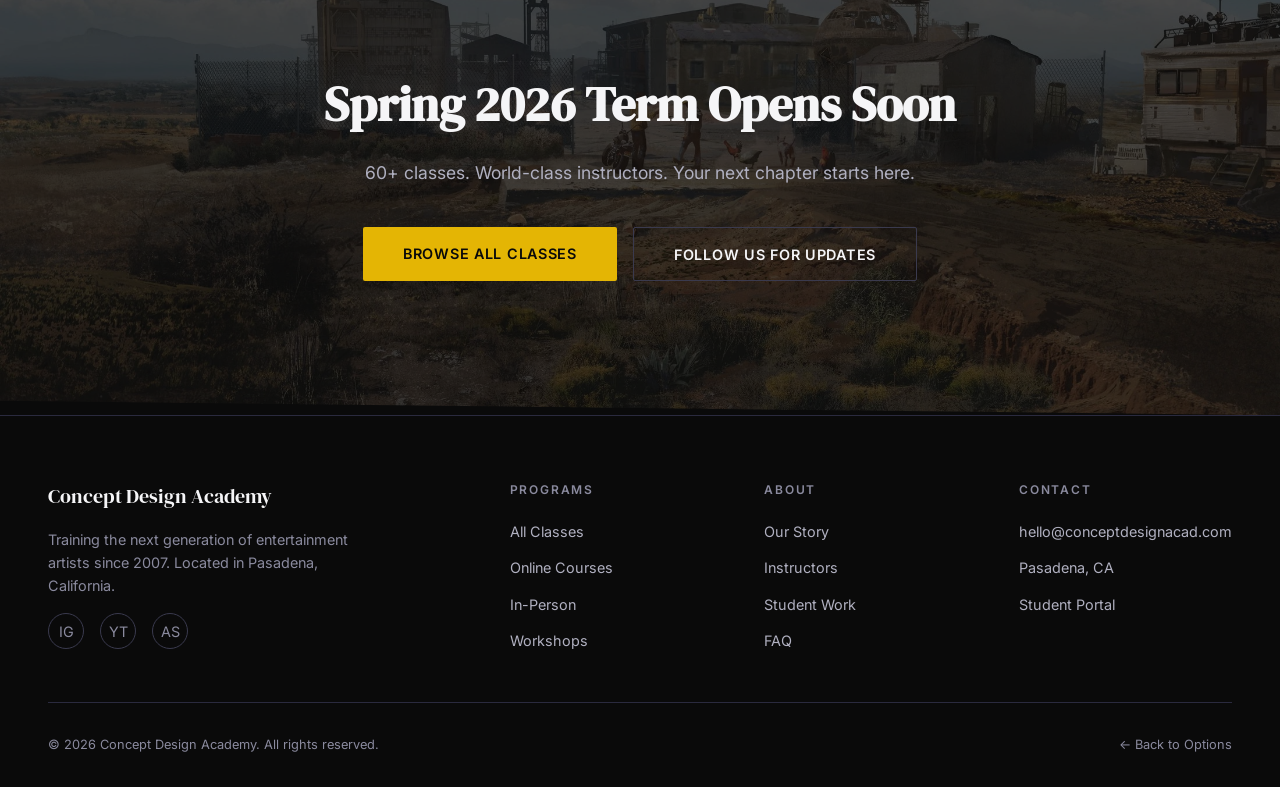
==== commit b31b0d0b: "fix: Option B iteration 1 — fix black void, logos, overlay, skew theme - Reduced gallery scroll heig" ====
--- a/option-b.html
+++ b/option-b.html
@@ -8,7 +8,7 @@
   <link rel="stylesheet" href="css/shared.css">
   <link rel="stylesheet" href="css/option-b.css">
 </head>
-<body>
+<body class="page-gallery">
 
   <!-- Navigation -->
   <nav class="cda-nav">
@@ -25,147 +25,50 @@
     </button>
   </nav>
 
-  <!-- Hero: The Gallery Wall -->
+  <!-- Hero: Scroll-Driven 3D Art Grid (Codrops-inspired) -->
   <section class="cda-hero cda-hero--gallery">
-    <div class="cda-mosaic">
-      <div class="cda-mosaic__tile cda-mosaic__tile--wide">
-        <div class="cda-mosaic__front"><img src="assets/artwork/mosaic-01.jpg" alt="Character concept art" loading="eager"></div>
-        <div class="cda-mosaic__back">
-          <div class="cda-mosaic__back-content">
-            <div class="cda-mosaic__artist">John Staub</div>
-            <div class="cda-mosaic__credits">Marvel Studios &middot; Insomniac Games</div>
-            <div class="cda-mosaic__class">Character Design</div>
-            <a href="#" class="cda-mosaic__link">Learn More &rarr;</a>
-          </div>
-        </div>
-      </div>
-      <div class="cda-mosaic__tile">
-        <div class="cda-mosaic__front"><img src="assets/artwork/mosaic-02.jpg" alt="Environment painting" loading="eager"></div>
-        <div class="cda-mosaic__back">
-          <div class="cda-mosaic__back-content">
-            <div class="cda-mosaic__artist">Shae Shatz</div>
-            <div class="cda-mosaic__credits">Disney &middot; Marvel &middot; Halo</div>
-            <div class="cda-mosaic__class">Concept Art</div>
-            <a href="#" class="cda-mosaic__link">Learn More &rarr;</a>
-          </div>
-        </div>
-      </div>
-      <div class="cda-mosaic__tile">
-        <div class="cda-mosaic__front"><img src="assets/artwork/mosaic-03.jpg" alt="Vehicle design" loading="eager"></div>
-        <div class="cda-mosaic__back">
-          <div class="cda-mosaic__back-content">
-            <div class="cda-mosaic__artist">John Frye</div>
-            <div class="cda-mosaic__credits">Honda R&D &middot; Boeing</div>
-            <div class="cda-mosaic__class">Vehicle Design</div>
-            <a href="#" class="cda-mosaic__link">Learn More &rarr;</a>
-          </div>
-        </div>
-      </div>
-      <div class="cda-mosaic__tile">
-        <div class="cda-mosaic__front"><img src="assets/artwork/mosaic-04.jpg" alt="Environment art" loading="eager"></div>
-        <div class="cda-mosaic__back">
-          <div class="cda-mosaic__back-content">
-            <div class="cda-mosaic__artist">Shae Shatz</div>
-            <div class="cda-mosaic__credits">Logan &middot; 20th Century Fox</div>
-            <div class="cda-mosaic__class">Environment Art</div>
-            <a href="#" class="cda-mosaic__link">Learn More &rarr;</a>
-          </div>
-        </div>
-      </div>
-      <div class="cda-mosaic__tile">
-        <div class="cda-mosaic__front"><img src="assets/artwork/mosaic-05.jpg" alt="Anatomy study" loading="eager"></div>
-        <div class="cda-mosaic__back">
-          <div class="cda-mosaic__back-content">
-            <div class="cda-mosaic__artist">Kevin Chen</div>
-            <div class="cda-mosaic__credits">World of Warcraft &middot; MIB 3</div>
-            <div class="cda-mosaic__class">Anatomy</div>
-            <a href="#" class="cda-mosaic__link">Learn More &rarr;</a>
-          </div>
-        </div>
-      </div>
-      <div class="cda-mosaic__tile cda-mosaic__tile--tall">
-        <div class="cda-mosaic__front"><img src="assets/artwork/mosaic-06.jpg" alt="Storyboard" loading="eager"></div>
-        <div class="cda-mosaic__back">
-          <div class="cda-mosaic__back-content">
-            <div class="cda-mosaic__artist">Sam Szymanski</div>
-            <div class="cda-mosaic__credits">Kung Fu Panda 4 &middot; Star Trek</div>
-            <div class="cda-mosaic__class">Storyboarding</div>
-            <a href="#" class="cda-mosaic__link">Learn More &rarr;</a>
-          </div>
-        </div>
-      </div>
-      <div class="cda-mosaic__tile">
-        <div class="cda-mosaic__front"><img src="assets/artwork/mosaic-07.jpg" alt="Concept art" loading="eager"></div>
-        <div class="cda-mosaic__back">
-          <div class="cda-mosaic__back-content">
-            <div class="cda-mosaic__artist">Shae Shatz</div>
-            <div class="cda-mosaic__credits">Mary Poppins Returns</div>
-            <div class="cda-mosaic__class">Visual Development</div>
-            <a href="#" class="cda-mosaic__link">Learn More &rarr;</a>
-          </div>
-        </div>
-      </div>
-      <div class="cda-mosaic__tile">
-        <div class="cda-mosaic__front"><img src="assets/artwork/mosaic-08.jpg" alt="Concept art" loading="eager"></div>
-        <div class="cda-mosaic__back">
-          <div class="cda-mosaic__back-content">
-            <div class="cda-mosaic__artist">Student Work</div>
-            <div class="cda-mosaic__credits">CDA Alumni</div>
-            <div class="cda-mosaic__class">Environment Art</div>
-            <a href="#" class="cda-mosaic__link">Learn More &rarr;</a>
-          </div>
-        </div>
-      </div>
-      <div class="cda-mosaic__tile">
-        <div class="cda-mosaic__front"><img src="assets/artwork/mosaic-09.jpg" alt="Concept art" loading="eager"></div>
-        <div class="cda-mosaic__back">
-          <div class="cda-mosaic__back-content">
-            <div class="cda-mosaic__artist">Student Work</div>
-            <div class="cda-mosaic__credits">CDA Alumni</div>
-            <div class="cda-mosaic__class">Character Design</div>
-            <a href="#" class="cda-mosaic__link">Learn More &rarr;</a>
-          </div>
-        </div>
-      </div>
-      <div class="cda-mosaic__tile">
-        <div class="cda-mosaic__front"><img src="assets/artwork/mosaic-10.jpg" alt="Concept art" loading="eager"></div>
-        <div class="cda-mosaic__back">
-          <div class="cda-mosaic__back-content">
-            <div class="cda-mosaic__artist">Shae Shatz</div>
-            <div class="cda-mosaic__credits">Loki &middot; Marvel Studios</div>
-            <div class="cda-mosaic__class">Concept Art</div>
-            <a href="#" class="cda-mosaic__link">Learn More &rarr;</a>
-          </div>
-        </div>
-      </div>
-      <div class="cda-mosaic__tile">
-        <div class="cda-mosaic__front"><img src="assets/artwork/mosaic-11.jpg" alt="Concept art" loading="eager"></div>
-        <div class="cda-mosaic__back">
-          <div class="cda-mosaic__back-content">
-            <div class="cda-mosaic__artist">Gregory Weir-Quiton</div>
-            <div class="cda-mosaic__credits">DreamWorks &middot; Titanic</div>
-            <div class="cda-mosaic__class">Illustration</div>
-            <a href="#" class="cda-mosaic__link">Learn More &rarr;</a>
-          </div>
-        </div>
-      </div>
-      <div class="cda-mosaic__tile">
-        <div class="cda-mosaic__front"><img src="assets/artwork/mosaic-12.jpg" alt="Concept art" loading="eager"></div>
-        <div class="cda-mosaic__back">
-          <div class="cda-mosaic__back-content">
-            <div class="cda-mosaic__artist">Student Work</div>
-            <div class="cda-mosaic__credits">CDA Alumni</div>
-            <div class="cda-mosaic__class">Visual Development</div>
-            <a href="#" class="cda-mosaic__link">Learn More &rarr;</a>
-          </div>
-        </div>
-      </div>
-    </div>
+    <div class="cda-gallery-wall">
+      <div class="cda-gallery-wall__viewport">
+        <div class="cda-gallery-wall__grid">
+          <!-- Row 1 -->
+          <div class="cda-gallery-wall__item"><img src="assets/artwork/mosaic-01.jpg" alt="Concept art" loading="eager"></div>
+          <div class="cda-gallery-wall__item cda-gallery-wall__item--wide"><img src="assets/artwork/mosaic-02.jpg" alt="Environment painting" loading="eager"></div>
+          <div class="cda-gallery-wall__item"><img src="assets/artwork/mosaic-03.jpg" alt="Vehicle design" loading="eager"></div>
+          <div class="cda-gallery-wall__item"><img src="assets/artwork/canvas-01.jpg" alt="Character art" loading="eager"></div>
+          <!-- Row 2 -->
+          <div class="cda-gallery-wall__item"><img src="assets/artwork/mosaic-04.jpg" alt="Environment art" loading="eager"></div>
+          <div class="cda-gallery-wall__item cda-gallery-wall__item--tall"><img src="assets/artwork/mosaic-09.jpg" alt="Ms. Marvel character" loading="eager"></div>
+          <div class="cda-gallery-wall__item"><img src="assets/artwork/mosaic-05.jpg" alt="Anatomy study" loading="eager"></div>
+          <div class="cda-gallery-wall__item cda-gallery-wall__item--wide"><img src="assets/artwork/canvas-04.jpg" alt="Logan environment" loading="eager"></div>
+          <!-- Row 3 -->
+          <div class="cda-gallery-wall__item cda-gallery-wall__item--wide"><img src="assets/artwork/mosaic-07.jpg" alt="Mary Poppins" loading="eager"></div>
+          <div class="cda-gallery-wall__item"><img src="assets/artwork/mosaic-06.jpg" alt="Storyboard" loading="eager"></div>
+          <div class="cda-gallery-wall__item"><img src="assets/artwork/canvas-02.jpg" alt="Loki concept" loading="eager"></div>
+          <div class="cda-gallery-wall__item"><img src="assets/artwork/mosaic-08.jpg" alt="Environment" loading="eager"></div>
+          <!-- Row 4 -->
+          <div class="cda-gallery-wall__item"><img src="assets/artwork/canvas-03.jpg" alt="Mouseguard" loading="eager"></div>
+          <div class="cda-gallery-wall__item"><img src="assets/artwork/mosaic-10.jpg" alt="Concept art" loading="eager"></div>
+          <div class="cda-gallery-wall__item cda-gallery-wall__item--wide"><img src="assets/artwork/canvas-05.jpg" alt="Ms. Marvel" loading="eager"></div>
+          <div class="cda-gallery-wall__item"><img src="assets/artwork/mosaic-11.jpg" alt="Illustration" loading="eager"></div>
+          <!-- Row 5 -->
+          <div class="cda-gallery-wall__item cda-gallery-wall__item--wide"><img src="assets/artwork/student-01.jpg" alt="Student work" loading="eager"></div>
+          <div class="cda-gallery-wall__item"><img src="assets/artwork/student-02.jpg" alt="Student work" loading="eager"></div>
+          <div class="cda-gallery-wall__item"><img src="assets/artwork/mosaic-12.jpg" alt="Visual dev" loading="eager"></div>
+          <div class="cda-gallery-wall__item"><img src="assets/artwork/canvas-06.jpg" alt="Kevin Chen" loading="eager"></div>
+          <!-- Row 6 -->
+          <div class="cda-gallery-wall__item"><img src="assets/artwork/student-03.jpg" alt="Student work" loading="eager"></div>
+          <div class="cda-gallery-wall__item"><img src="assets/artwork/canvas-07.jpg" alt="Lunar Tiger" loading="eager"></div>
+          <div class="cda-gallery-wall__item cda-gallery-wall__item--wide"><img src="assets/artwork/student-04.jpg" alt="Student work" loading="eager"></div>
+          <div class="cda-gallery-wall__item"><img src="assets/artwork/student-05.jpg" alt="Student work" loading="eager"></div>
+        </div>
+      </div>
+    </div>
+    <!-- Fixed overlay + content -->
     <div class="cda-hero__overlay"></div>
     <div class="cda-hero__content">
       <h1 class="cda-hero__title">Where the Industry Learns</h1>
       <p class="cda-hero__subtitle">Concept Design Academy &middot; Pasadena, CA</p>
-      <a href="#gallery" class="cda-btn cda-btn--primary">See What Our Students Create &rarr;</a>
+      <a href="#classes" class="cda-btn cda-btn--primary">See What Our Students Create &rarr;</a>
     </div>
     <div class="cda-hero__scroll">
       <span>Scroll</span>
@@ -199,16 +102,12 @@
     </div>
   </section>
 
-  <!-- Logo Bar -->
+  <!-- Logo Bar — text-based (SVG hotlinks unreliable) -->
   <section class="cda-logos">
     <div class="cda-logos__label">Where Our Students End Up</div>
-    <div class="cda-logos__track">
-      <img src="https://upload.wikimedia.org/wikipedia/commons/0/08/Netflix_2015_logo.svg" alt="Netflix" loading="lazy">
-      <img src="https://upload.wikimedia.org/wikipedia/commons/b/b9/Marvel_Logo.svg" alt="Marvel" loading="lazy">
-      <img src="https://upload.wikimedia.org/wikipedia/commons/6/6c/Walt_Disney_Studios_Logo.svg" alt="Disney" loading="lazy">
-      <img src="https://upload.wikimedia.org/wikipedia/commons/1/13/Riot_Games_wordmark.svg" alt="Riot Games" loading="lazy">
-      <img src="https://upload.wikimedia.org/wikipedia/commons/e/e0/Blizzard_Entertainment_Logo_2015.svg" alt="Blizzard" loading="lazy">
-      <img src="https://upload.wikimedia.org/wikipedia/en/5/5a/Naughty_Dog_logo.png" alt="Naughty Dog" loading="lazy">
+    <div class="cda-logos__track cda-logos__track--text">
+      <span>Netflix</span><span>Marvel</span><span>Disney</span><span>Riot Games</span><span>Blizzard</span><span>Naughty Dog</span><span>Nickelodeon</span><span>DreamWorks</span>
+      <span>Netflix</span><span>Marvel</span><span>Disney</span><span>Riot Games</span><span>Blizzard</span><span>Naughty Dog</span><span>Nickelodeon</span><span>DreamWorks</span>
     </div>
   </section>
 
--- a/css/option-b.css
+++ b/css/option-b.css
@@ -1,208 +1,270 @@
 /* ============================================
-   Option B: "The Gallery Wall" — Interactive Flip Mosaic
+   Option B: "The Gallery Wall" — Scroll-Driven 3D Grid
+   Inspired by tympanus.net/Development/ScrollAnimationsGrid/index7.html
    ============================================ */
 
-.cda-hero--gallery {
-  padding: 0;
+/* --- Gallery scroll container --- */
+.cda-gallery-wall {
+  position: relative;
+  height: 300vh; /* ~3-4 seconds of scroll */
   background: var(--cda-black);
-}
-
-/* --- Mosaic Grid (broken grid — asymmetric) --- */
-.cda-mosaic {
-  position: absolute;
-  inset: 0;
-  z-index: 1;
-  display: grid;
-  grid-template-columns: repeat(4, 1fr);
-  grid-template-rows: repeat(3, 1fr);
-  grid-auto-flow: dense;
-  gap: 3px;
-}
-
-/* Tile 1 spans 2 columns (wide anchor) */
-.cda-mosaic__tile--wide {
-  grid-column: span 2;
-}
-
-/* Tile 6 spans 2 rows (tall vertical) */
-.cda-mosaic__tile--tall {
-  grid-row: span 2;
-}
-
-/* --- Tile: 3D flip card --- */
-.cda-mosaic__tile {
-  position: relative;
+  overflow: hidden;
+}
+
+/* Sticky viewport — shared perspective for cylindrical tunnel */
+.cda-gallery-wall__viewport {
+  position: sticky;
+  top: 0;
+  height: 100vh;
+  width: 100%;
   overflow: hidden;
   perspective: 1000px;
-  opacity: 0;
-  transform: scale(0.95);
-  cursor: pointer;
-}
-
-.cda-mosaic__front,
-.cda-mosaic__back {
-  position: absolute;
-  inset: 0;
-  backface-visibility: hidden;
-  -webkit-backface-visibility: hidden;
-  transition: transform 0.6s cubic-bezier(0.34, 1.56, 0.64, 1);
-}
-
-.cda-mosaic__front {
-  z-index: 2;
-}
-
-.cda-mosaic__front img {
+  perspective-origin: 50% 50%;
+  transform-style: preserve-3d;
+}
+
+/* Grid layout */
+.cda-gallery-wall__grid {
+  display: grid;
+  grid-template-columns: repeat(5, 1fr);
+  gap: clamp(8px, 1.5vw, 16px);
+  padding: clamp(8px, 1.5vw, 16px);
+  width: 100%;
+  will-change: transform;
+  transform-style: preserve-3d;
+}
+
+/* Individual grid item — no overflow:hidden (clips 3D), no per-item perspective */
+.cda-gallery-wall__item {
+  position: relative;
+  aspect-ratio: 3 / 4;
+  border-radius: 6px;
+  will-change: transform, opacity;
+  transform-style: preserve-3d;
+}
+
+/* Make some items span multiple cells for visual hierarchy */
+.cda-gallery-wall__item--wide {
+  grid-column: span 2;
+  aspect-ratio: 16 / 9;
+}
+
+.cda-gallery-wall__item--tall {
+  grid-row: span 2;
+  aspect-ratio: auto;
+}
+
+/* Image inside item */
+.cda-gallery-wall__item img {
   width: 100%;
   height: 100%;
   object-fit: cover;
-  filter: grayscale(80%) brightness(0.75);
-  transition: filter 0.5s ease;
-}
-
-.cda-mosaic__back {
-  z-index: 1;
-  transform: rotateY(180deg);
-  background: var(--cda-dark);
-  border-left: 3px solid var(--cda-gold);
-  display: flex;
-  align-items: center;
-  justify-content: center;
-}
-
-.cda-mosaic__back-content {
-  padding: 1.5rem;
-  text-align: left;
-}
-
-/* Flip on hover */
-.cda-mosaic__tile:hover .cda-mosaic__front {
-  transform: rotateY(-180deg);
-}
-
-.cda-mosaic__tile:hover .cda-mosaic__back {
-  transform: rotateY(0deg);
-}
-
-/* Grayscale → color on hover (before flip completes) */
-.cda-mosaic__tile:hover .cda-mosaic__front img {
-  filter: grayscale(0%) brightness(1);
-}
-
-/* Spotlight: dim others when one is hovered */
-.cda-mosaic:has(.cda-mosaic__tile:hover) .cda-mosaic__tile:not(:hover) {
-  opacity: 0.4 !important;
-  transition: opacity 0.3s ease;
-}
-
-.cda-mosaic:has(.cda-mosaic__tile:hover) .cda-mosaic__tile:hover {
-  opacity: 1 !important;
+  display: block;
+  border-radius: 6px;
+}
+
+/* Hover: subtle pop */
+.cda-gallery-wall__item:hover img {
+  transform: scale(1.05);
+  transition: transform 0.4s ease;
+}
+
+/* --- Hero overlay + content centered on top of grid --- */
+.cda-hero--gallery {
+  position: relative;
+  background: var(--cda-black);
+}
+
+.page-gallery .cda-hero__overlay {
+  position: fixed;
+  top: 0;
+  left: 0;
+  right: 0;
+  height: 100vh;
+  background: radial-gradient(ellipse at center, rgba(10,10,10,0.4) 0%, rgba(10,10,10,0.75) 100%);
   z-index: 10;
-}
-
-/* --- Back face typography --- */
-.cda-mosaic__artist {
+  pointer-events: none;
+}
+
+.page-gallery .cda-hero__content {
+  position: fixed;
+  top: 50%;
+  left: 50%;
+  transform: translate(-50%, -50%);
+  z-index: 11;
+  text-align: center;
+  max-width: 700px;
+  padding: 0 2rem;
+  pointer-events: auto;
+  transition: transform 0.8s cubic-bezier(0.14, 1, 0.34, 1),
+              opacity 0.8s cubic-bezier(0.14, 1, 0.34, 1);
+}
+
+.page-gallery .cda-hero__content--gone {
+  transform: translate(-50%, -150%);
+  opacity: 0;
+  pointer-events: none;
+}
+
+.page-gallery .cda-hero__title {
   font-family: var(--cda-font-display);
-  font-size: 1.15rem;
+  font-size: clamp(2.5rem, 5vw, 4rem);
   color: var(--cda-white);
-  margin-bottom: 0.25rem;
-}
-
-.cda-mosaic__credits {
-  font-size: 0.75rem;
-  font-weight: 500;
-  letter-spacing: 0.08em;
+  margin-bottom: 0.75rem;
+}
+
+.page-gallery .cda-hero__subtitle {
+  font-size: clamp(0.85rem, 1.2vw, 1rem);
+  letter-spacing: 0.1em;
   text-transform: uppercase;
-  color: var(--cda-accent);
-  margin-bottom: 0.75rem;
-}
-
-.cda-mosaic__class {
-  font-size: 0.85rem;
-  color: var(--cda-gray-400);
-  margin-bottom: 1rem;
-}
-
-.cda-mosaic__link {
-  font-size: 0.8rem;
-  font-weight: 600;
-  letter-spacing: 0.05em;
-  text-transform: uppercase;
-  color: var(--cda-white);
-  transition: color 0.3s ease;
-}
-
-.cda-mosaic__link:hover {
-  color: var(--cda-accent);
-}
-
-/* --- Breathing animation (sequential pulse) --- */
-.cda-mosaic__tile--breathing .cda-mosaic__front img {
-  filter: grayscale(0%) brightness(1);
-}
-
-.cda-mosaic__tile--breathing {
-  box-shadow: 0 0 20px rgba(228, 181, 4, 0.15);
-}
-
-/* --- Center frosted glass bar --- */
-.cda-hero--gallery .cda-hero__overlay {
-  background: none;
-}
-
-.cda-hero--gallery .cda-hero__content {
-  background: rgba(10, 10, 10, 0.65);
-  backdrop-filter: blur(16px);
-  -webkit-backdrop-filter: blur(16px);
-  border: 1px solid rgba(255, 255, 255, 0.08);
-  border-radius: 6px;
-  padding: 3rem 4rem;
-  max-width: 700px;
-}
-
-.cda-hero--gallery .cda-hero__title {
-  font-size: clamp(2rem, 4vw, 3rem);
-}
-
-.cda-hero--gallery .cda-hero__subtitle {
-  letter-spacing: 0.08em;
-  font-size: clamp(0.85rem, 1.2vw, 1rem);
+  color: var(--cda-gray-300);
+  margin-bottom: 2rem;
+}
+
+.page-gallery .cda-hero__scroll {
+  position: fixed;
+  bottom: 2rem;
+  left: 50%;
+  transform: translateX(-50%);
+  z-index: 11;
+}
+
+/* Hide fixed elements once scrolled past gallery */
+.cda-gallery--past .cda-hero__overlay,
+.cda-gallery--past .cda-hero__content,
+.cda-gallery--past .cda-hero__scroll {
+  opacity: 0 !important;
+  pointer-events: none !important;
+  transition: opacity 0.5s ease;
 }
 
 /* --- Responsive --- */
 @media (max-width: 1024px) {
-  .cda-mosaic {
+  .cda-gallery-wall__grid {
+    grid-template-columns: repeat(4, 1fr);
+  }
+}
+
+@media (max-width: 768px) {
+  .cda-gallery-wall__grid {
     grid-template-columns: repeat(3, 1fr);
   }
-  .cda-mosaic__tile--wide {
-    grid-column: span 2;
-  }
-}
-
-@media (max-width: 768px) {
-  .cda-mosaic {
-    grid-template-columns: repeat(2, 1fr);
-    grid-template-rows: repeat(4, 1fr);
-  }
-  .cda-mosaic__tile--wide {
-    grid-column: span 2;
-  }
-  .cda-mosaic__tile--tall {
-    grid-row: span 1;
-  }
-  .cda-hero--gallery .cda-hero__content {
-    padding: 2rem;
-    margin: 0 1rem;
-  }
+  .cda-gallery-wall__item--wide {
+    grid-column: span 1;
+  }
+  .cda-gallery-wall {
+    height: 300vh;
+  }
+}
+
+/* --- Text-based logo ticker --- */
+.cda-logos__track--text {
+  display: flex;
+  gap: 3rem;
+  animation: cda-scroll-logos 25s linear infinite;
+  width: max-content;
+}
+
+.cda-logos__track--text span {
+  font-family: var(--cda-font-display);
+  font-size: clamp(1.2rem, 2vw, 1.6rem);
+  color: var(--cda-gray-400);
+  white-space: nowrap;
+  letter-spacing: 0.05em;
+  transition: color 0.3s ease;
+}
+
+.cda-logos__track--text span:hover {
+  color: var(--cda-white);
+}
+
+/* --- Skew theme carried through below-fold --- */
+
+/* Skewed section dividers between sections */
+.page-gallery .cda-proof,
+.page-gallery .cda-classes,
+.page-gallery .cda-gallery,
+.page-gallery .cda-testimonials {
+  clip-path: polygon(0 3%, 100% 0%, 100% 97%, 0% 100%);
+  margin-top: -2rem;
+  padding-top: calc(var(--cda-section-pad) + 2rem);
+  padding-bottom: calc(var(--cda-section-pad) + 2rem);
+}
+
+/* Alternate skew direction */
+.page-gallery .cda-logos,
+.page-gallery .cda-instructors,
+.page-gallery .cda-final-cta {
+  clip-path: polygon(0 0%, 100% 3%, 100% 100%, 0% 97%);
+  margin-top: -2rem;
+  padding-top: calc(var(--cda-section-pad) + 2rem);
+  padding-bottom: calc(var(--cda-section-pad) + 2rem);
+}
+
+/* Class cards get subtle perspective tilt */
+.page-gallery .cda-class-card {
+  transition: transform 0.5s cubic-bezier(0.14, 1, 0.34, 1);
+}
+
+.page-gallery .cda-class-card:nth-child(1) {
+  transform: perspective(800px) rotateY(3deg);
+}
+
+.page-gallery .cda-class-card:nth-child(2) {
+  transform: perspective(800px) rotateY(0deg);
+}
+
+.page-gallery .cda-class-card:nth-child(3) {
+  transform: perspective(800px) rotateY(-3deg);
+}
+
+.page-gallery .cda-class-card:hover {
+  transform: perspective(800px) rotateY(0deg) translateY(-6px) !important;
+}
+
+/* Instructor cards: alternating slight tilt */
+.page-gallery .cda-instructor-card:nth-child(odd) {
+  transform: perspective(600px) rotateY(2deg);
+}
+
+.page-gallery .cda-instructor-card:nth-child(even) {
+  transform: perspective(600px) rotateY(-2deg);
+}
+
+.page-gallery .cda-instructor-card:hover {
+  transform: perspective(600px) rotateY(0deg) translateY(-4px) !important;
+}
+
+/* Gallery items: subtle convergence like the hero tunnel */
+.page-gallery .cda-gallery__grid {
+  perspective: 600px;
+  perspective-origin: 50% 50%;
+}
+
+.page-gallery .cda-gallery__item:nth-child(3n+1) {
+  transform: rotateY(2deg);
+}
+
+.page-gallery .cda-gallery__item:nth-child(3n+3) {
+  transform: rotateY(-2deg);
+}
+
+/* Testimonials: subtle skew */
+.page-gallery .cda-testimonial:first-child {
+  transform: perspective(600px) rotateY(1.5deg);
+}
+
+.page-gallery .cda-testimonial:last-child {
+  transform: perspective(600px) rotateY(-1.5deg);
 }
 
 /* Reduced motion */
 @media (prefers-reduced-motion: reduce) {
-  .cda-mosaic__front,
-  .cda-mosaic__back {
-    transition: none;
-  }
-  .cda-mosaic__front img {
-    filter: none;
-  }
-}
+  .cda-gallery-wall__item {
+    transform: none !important;
+    opacity: 1 !important;
+  }
+  .cda-gallery-wall__grid {
+    transform: none !important;
+  }
+}
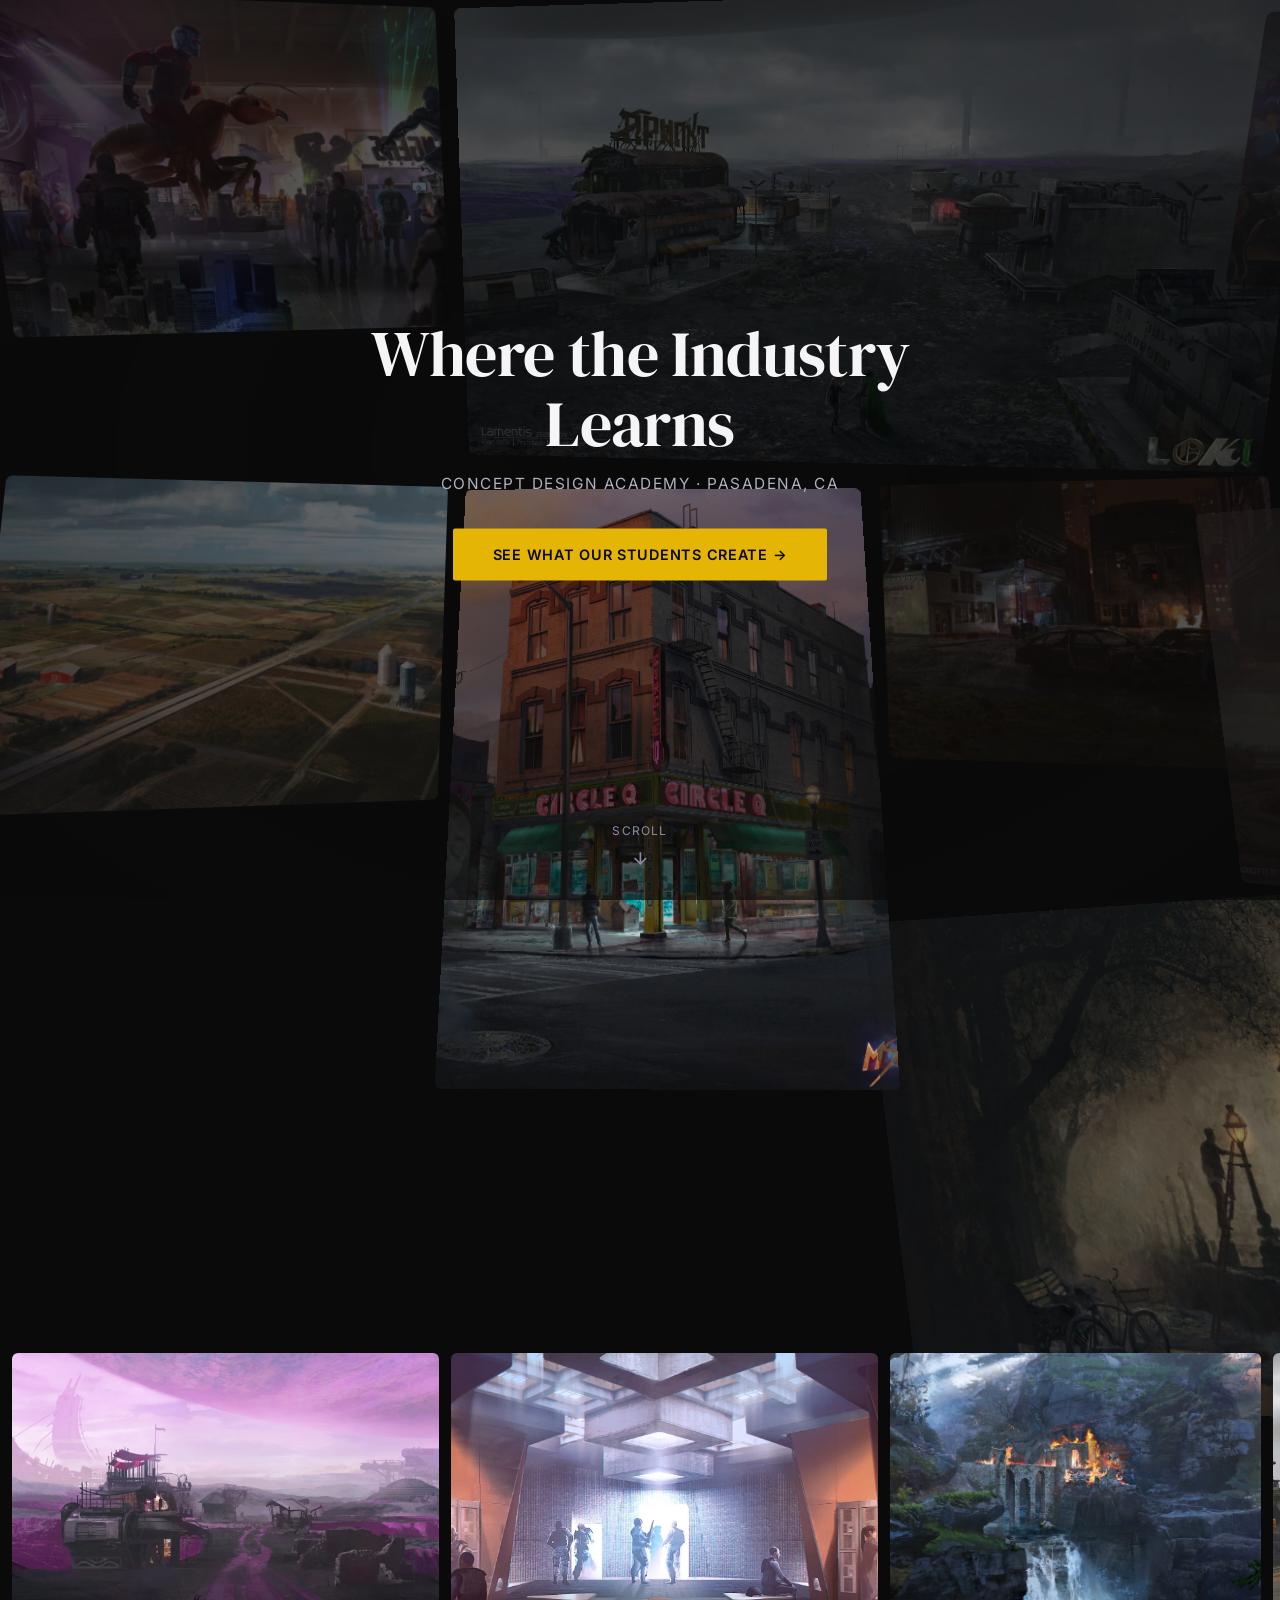
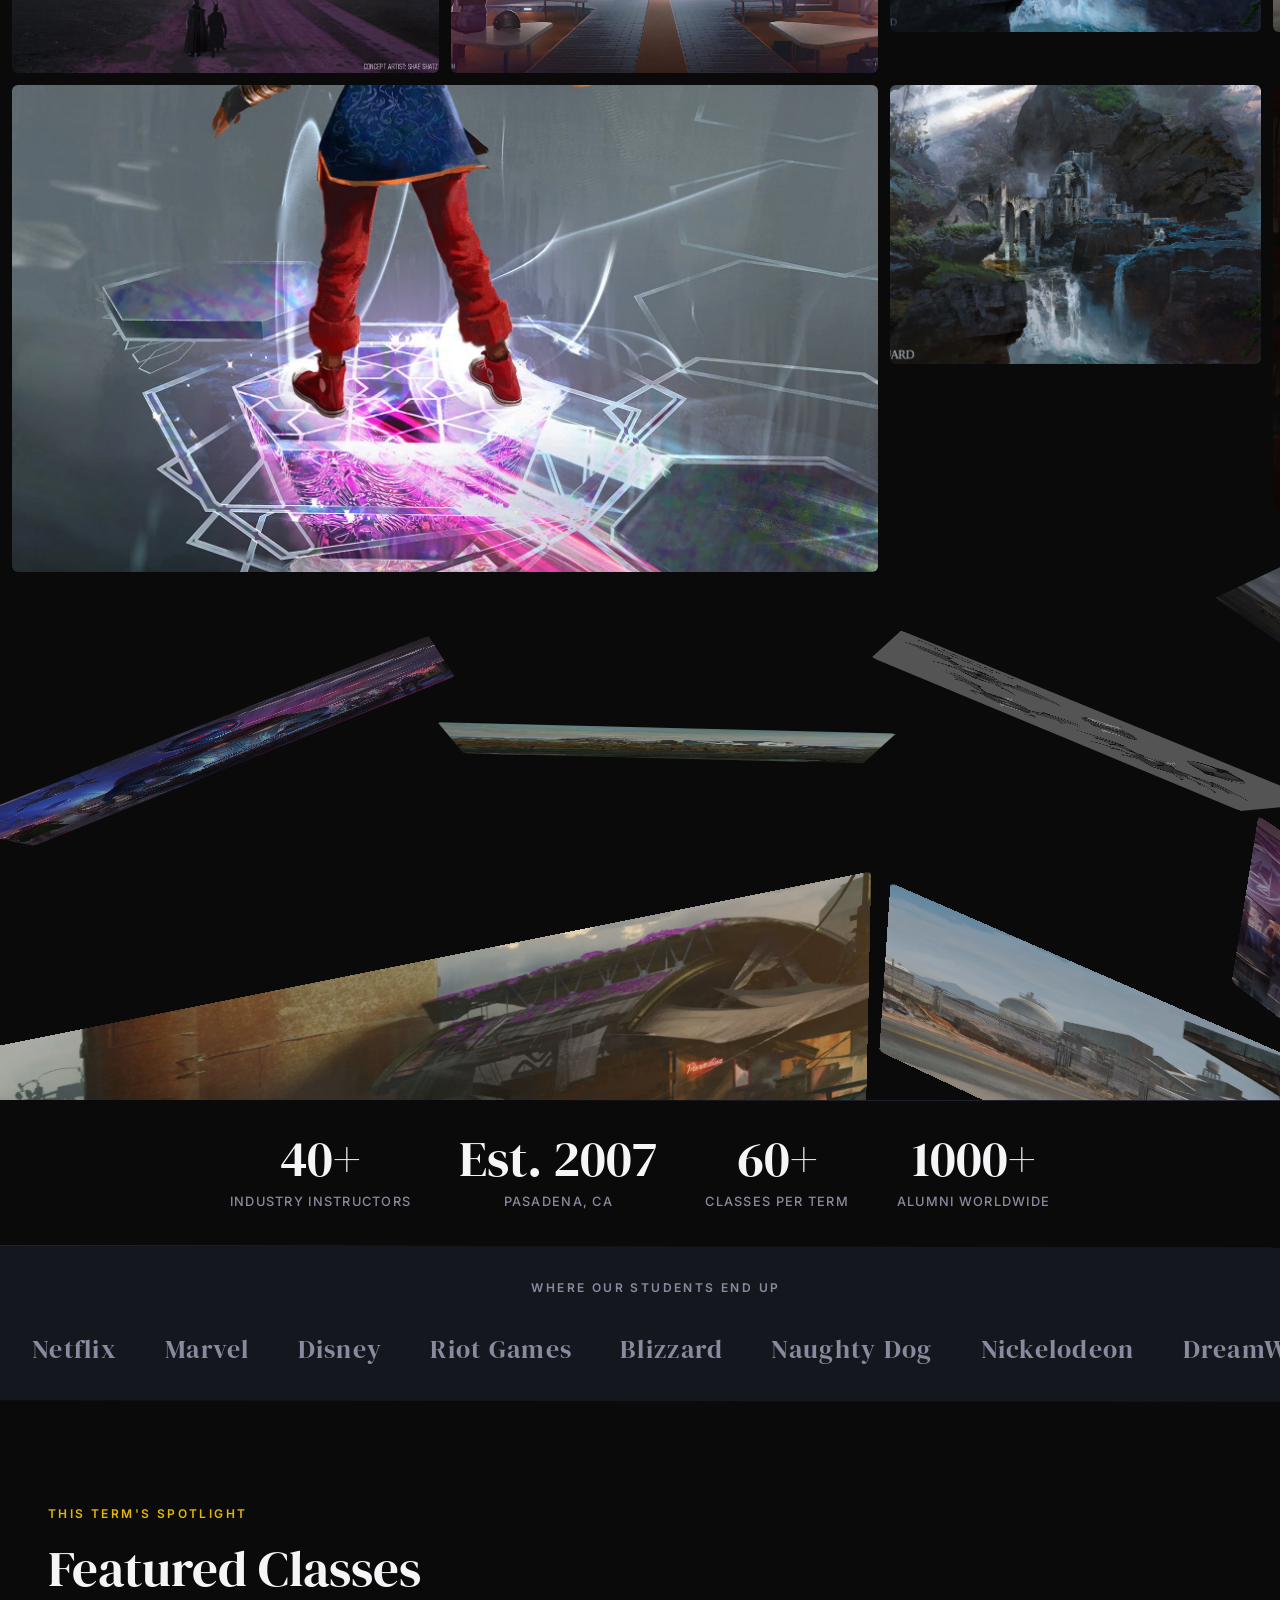
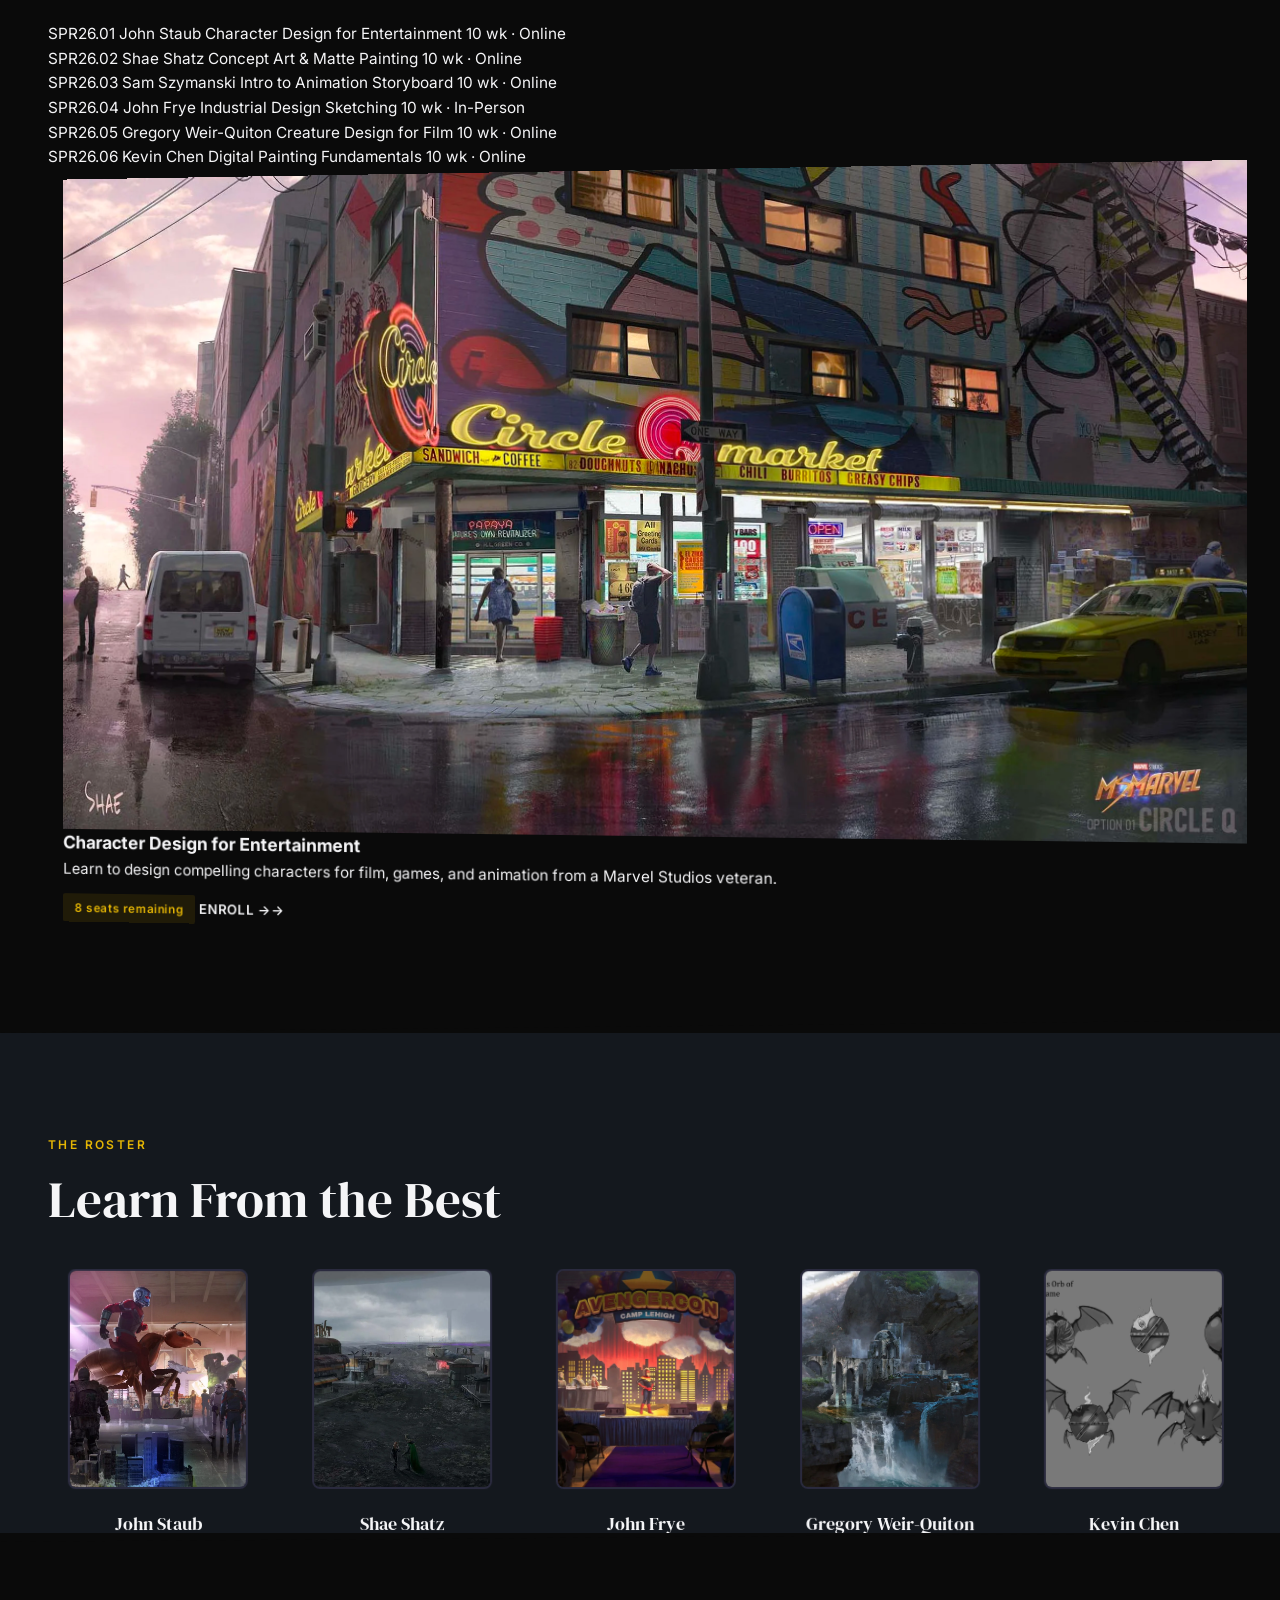
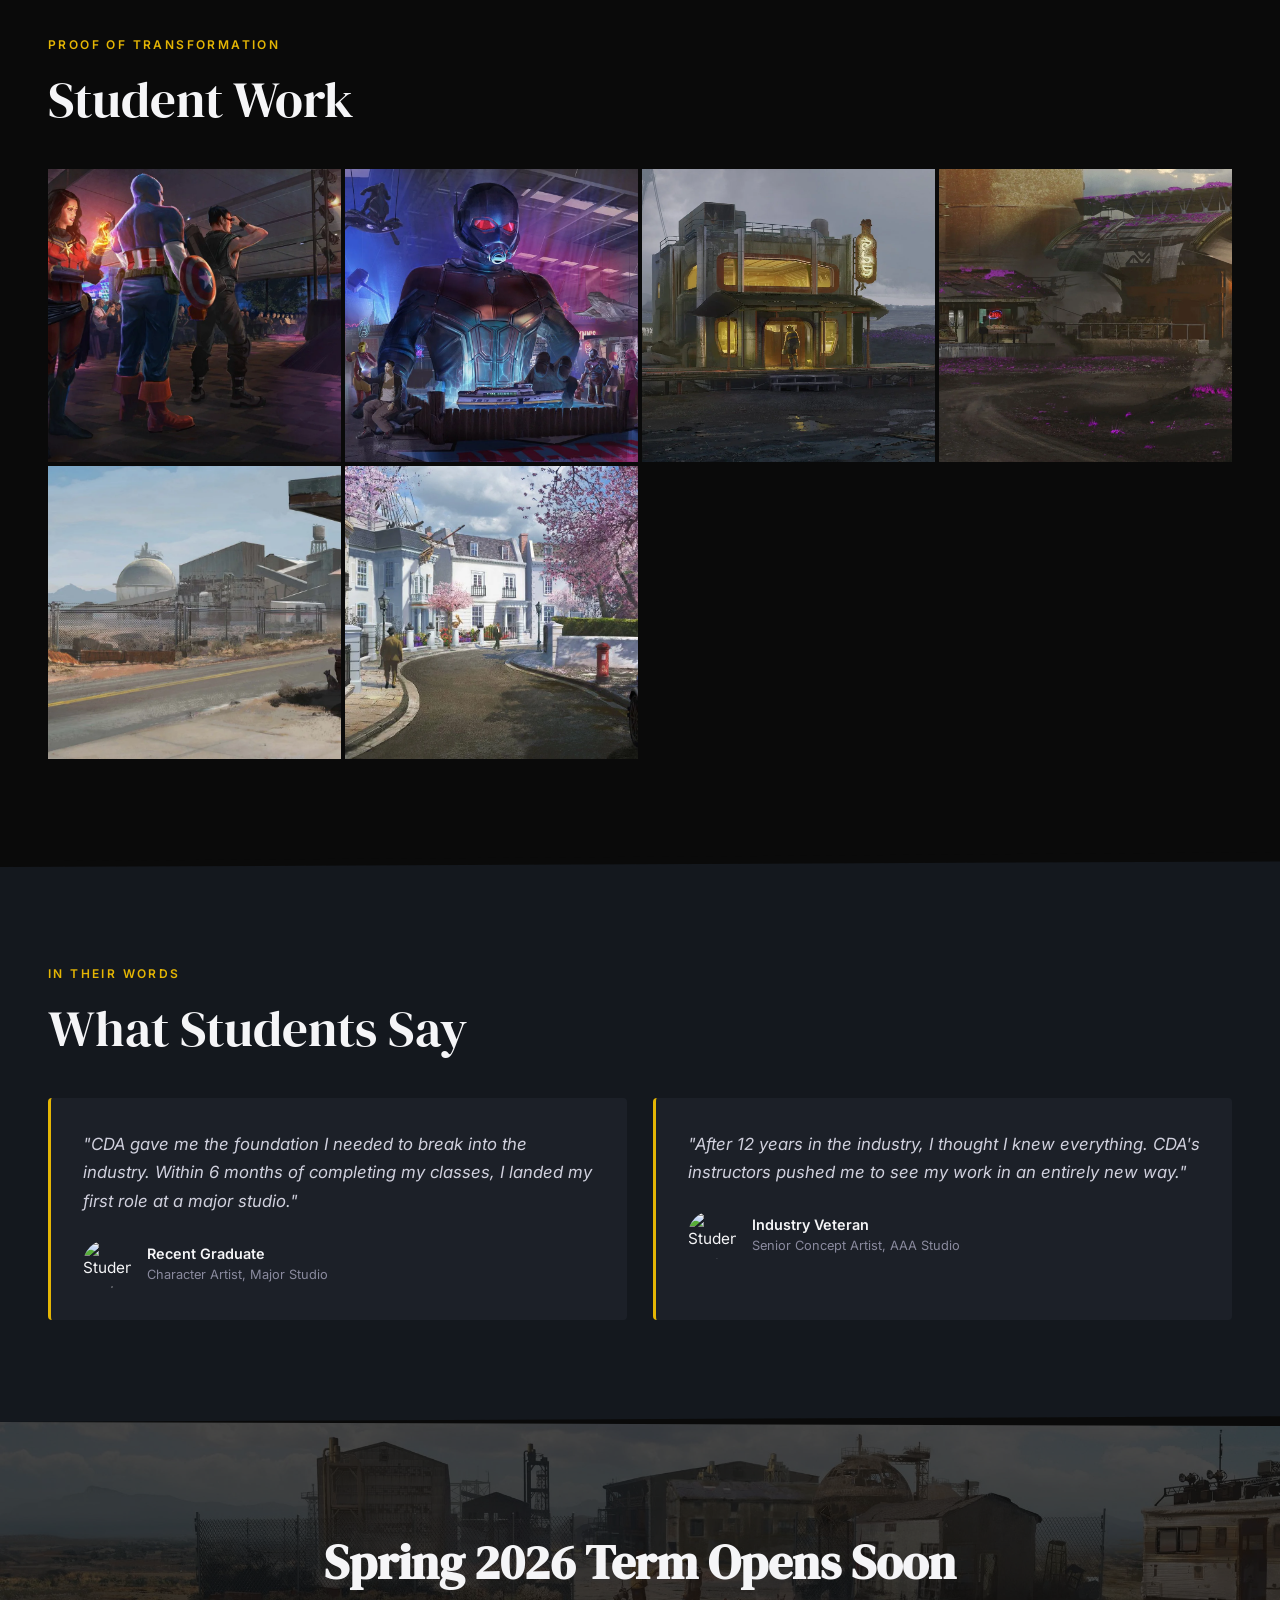
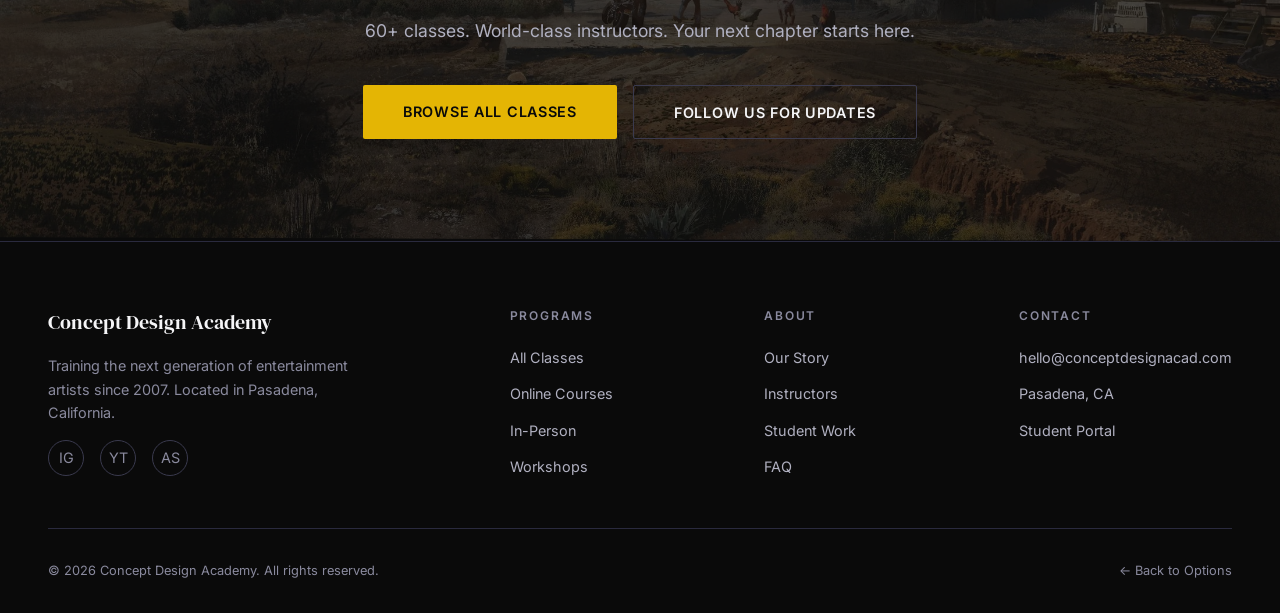
==== commit 88fb7c47: "feat: Option B — replace card grid with list+preview classes layout Ported the superior list+preview" ====
--- a/option-b.html
+++ b/option-b.html
@@ -111,40 +111,86 @@
     </div>
   </section>
 
-  <!-- Featured Classes -->
+  <!-- Featured Classes — List + Preview Layout (from Option A) -->
   <section id="classes" class="cda-section cda-classes">
     <div class="cda-container">
       <div class="cda-section__label cda-reveal">This Term's Spotlight</div>
-      <h2 class="cda-section__heading cda-reveal">Featured Classes</h2>
-      <div class="cda-classes__grid" data-cda-stagger>
-        <div class="cda-class-card cda-reveal-stagger">
-          <img class="cda-class-card__image" src="assets/artwork/class-character.jpg" alt="Character Design class" loading="lazy">
-          <div class="cda-class-card__body">
-            <div class="cda-class-card__instructor">John Staub &middot; Marvel Studios</div>
-            <h3 class="cda-class-card__title">Character Design for Entertainment</h3>
-            <p class="cda-class-card__meta">Spring 2026 &middot; 10 weeks &middot; Online</p>
-            <span class="cda-class-card__seats">8 seats remaining</span>
-            <a href="#" class="cda-class-card__link">Learn More</a>
-          </div>
-        </div>
-        <div class="cda-class-card cda-reveal-stagger">
-          <img class="cda-class-card__image" src="assets/artwork/class-environment.jpg" alt="Environment Design class" loading="lazy">
-          <div class="cda-class-card__body">
-            <div class="cda-class-card__instructor">Shae Shatz &middot; Disney / Marvel</div>
-            <h3 class="cda-class-card__title">Concept Art &amp; Matte Painting</h3>
-            <p class="cda-class-card__meta">Spring 2026 &middot; 10 weeks &middot; Online</p>
-            <span class="cda-class-card__seats">5 seats remaining</span>
-            <a href="#" class="cda-class-card__link">Learn More</a>
-          </div>
-        </div>
-        <div class="cda-class-card cda-reveal-stagger">
-          <img class="cda-class-card__image" src="assets/artwork/class-storyboard.jpg" alt="Storyboarding class" loading="lazy">
-          <div class="cda-class-card__body">
-            <div class="cda-class-card__instructor">Sam Szymanski &middot; DreamWorks / Netflix</div>
-            <h3 class="cda-class-card__title">Intro to Animation Storyboard</h3>
-            <p class="cda-class-card__meta">Spring 2026 &middot; 10 weeks &middot; Online</p>
-            <span class="cda-class-card__seats">12 seats remaining</span>
-            <a href="#" class="cda-class-card__link">Learn More</a>
+      <h2 class="cda-section__heading cda-heading--massive cda-split">Featured Classes</h2>
+      <div class="cda-classes__layout">
+        <div class="cda-classes__list" data-cda-stagger>
+          <div class="cda-classes__highlight"></div>
+          <div class="cda-class-row cda-class-row--active cda-reveal-stagger"
+               data-cda-preview="assets/artwork/class-character.jpg"
+               data-cda-title="Character Design for Entertainment"
+               data-cda-desc="Learn to design compelling characters for film, games, and animation from a Marvel Studios veteran."
+               data-cda-seats="8">
+            <span class="cda-class-row__code">SPR26.01</span>
+            <span class="cda-class-row__name">John Staub</span>
+            <span class="cda-class-row__title">Character Design for Entertainment</span>
+            <span class="cda-class-row__meta">10 wk &middot; Online</span>
+          </div>
+          <div class="cda-class-row cda-reveal-stagger"
+               data-cda-preview="assets/artwork/class-environment.jpg"
+               data-cda-title="Concept Art &amp; Matte Painting"
+               data-cda-desc="Master environment design and digital matte painting techniques used on Disney and Marvel productions."
+               data-cda-seats="5">
+            <span class="cda-class-row__code">SPR26.02</span>
+            <span class="cda-class-row__name">Shae Shatz</span>
+            <span class="cda-class-row__title">Concept Art &amp; Matte Painting</span>
+            <span class="cda-class-row__meta">10 wk &middot; Online</span>
+          </div>
+          <div class="cda-class-row cda-reveal-stagger"
+               data-cda-preview="assets/artwork/class-storyboard.jpg"
+               data-cda-title="Intro to Animation Storyboard"
+               data-cda-desc="Build the visual storytelling skills used on Kung Fu Panda, Star Trek, and more."
+               data-cda-seats="12">
+            <span class="cda-class-row__code">SPR26.03</span>
+            <span class="cda-class-row__name">Sam Szymanski</span>
+            <span class="cda-class-row__title">Intro to Animation Storyboard</span>
+            <span class="cda-class-row__meta">10 wk &middot; Online</span>
+          </div>
+          <div class="cda-class-row cda-reveal-stagger"
+               data-cda-preview="assets/artwork/class-character.jpg"
+               data-cda-title="Industrial Design Sketching"
+               data-cda-desc="From vehicles to product design — hard-surface sketching for entertainment and automotive industries."
+               data-cda-seats="10">
+            <span class="cda-class-row__code">SPR26.04</span>
+            <span class="cda-class-row__name">John Frye</span>
+            <span class="cda-class-row__title">Industrial Design Sketching</span>
+            <span class="cda-class-row__meta">10 wk &middot; In-Person</span>
+          </div>
+          <div class="cda-class-row cda-reveal-stagger"
+               data-cda-preview="assets/artwork/class-environment.jpg"
+               data-cda-title="Creature Design for Film"
+               data-cda-desc="Design believable creatures grounded in anatomy and biology for feature film and games."
+               data-cda-seats="6">
+            <span class="cda-class-row__code">SPR26.05</span>
+            <span class="cda-class-row__name">Gregory Weir-Quiton</span>
+            <span class="cda-class-row__title">Creature Design for Film</span>
+            <span class="cda-class-row__meta">10 wk &middot; Online</span>
+          </div>
+          <div class="cda-class-row cda-reveal-stagger"
+               data-cda-preview="assets/artwork/class-storyboard.jpg"
+               data-cda-title="Digital Painting Fundamentals"
+               data-cda-desc="Master color, light, and composition in Photoshop — the foundation for every concept artist."
+               data-cda-seats="15">
+            <span class="cda-class-row__code">SPR26.06</span>
+            <span class="cda-class-row__name">Kevin Chen</span>
+            <span class="cda-class-row__title">Digital Painting Fundamentals</span>
+            <span class="cda-class-row__meta">10 wk &middot; Online</span>
+          </div>
+        </div>
+        <div class="cda-classes__preview">
+          <div class="cda-classes__preview-img">
+            <img src="assets/artwork/class-character.jpg" alt="Class preview" id="cda-class-preview-img">
+          </div>
+          <div class="cda-classes__preview-info">
+            <h3 class="cda-classes__preview-title" id="cda-class-preview-title">Character Design for Entertainment</h3>
+            <p class="cda-classes__preview-desc" id="cda-class-preview-desc">Learn to design compelling characters for film, games, and animation from a Marvel Studios veteran.</p>
+            <div class="cda-classes__preview-meta">
+              <span class="cda-class-card__seats" id="cda-class-preview-seats">8 seats remaining</span>
+              <a href="#" class="cda-class-card__link">Enroll &rarr;</a>
+            </div>
           </div>
         </div>
       </div>
--- a/css/option-b.css
+++ b/css/option-b.css
@@ -8,7 +8,7 @@
   position: relative;
   height: 300vh; /* ~3-4 seconds of scroll */
   background: var(--cda-black);
-  overflow: hidden;
+  overflow: clip; /* clip content without creating scroll context */
 }
 
 /* Sticky viewport — shared perspective for cylindrical tunnel */
@@ -17,28 +17,27 @@
   top: 0;
   height: 100vh;
   width: 100%;
-  overflow: hidden;
-  perspective: 1000px;
-  perspective-origin: 50% 50%;
-  transform-style: preserve-3d;
+  /* NO overflow:hidden — it clips 3D transformed children */
 }
 
 /* Grid layout */
 .cda-gallery-wall__grid {
   display: grid;
   grid-template-columns: repeat(5, 1fr);
-  gap: clamp(8px, 1.5vw, 16px);
-  padding: clamp(8px, 1.5vw, 16px);
+  gap: clamp(6px, 1vw, 12px);
+  padding: clamp(6px, 1vw, 12px);
   width: 100%;
   will-change: transform;
-  transform-style: preserve-3d;
+  /* Perspective on the grid itself — overflow:hidden on parent won't conflict */
+  perspective: 1000px;
+  perspective-origin: 50% 50vh; /* 50% of viewport height = center of screen */
 }
 
 /* Individual grid item — no overflow:hidden (clips 3D), no per-item perspective */
 .cda-gallery-wall__item {
   position: relative;
-  aspect-ratio: 3 / 4;
-  border-radius: 6px;
+  aspect-ratio: 4 / 3;
+  border-radius: 4px;
   will-change: transform, opacity;
   transform-style: preserve-3d;
 }
@@ -51,7 +50,7 @@
 
 .cda-gallery-wall__item--tall {
   grid-row: span 2;
-  aspect-ratio: auto;
+  aspect-ratio: 3 / 4;
 }
 
 /* Image inside item */
@@ -163,6 +162,7 @@
   gap: 3rem;
   animation: cda-scroll-logos 25s linear infinite;
   width: max-content;
+  padding: 0 2rem;
 }
 
 .cda-logos__track--text span {
@@ -178,61 +178,75 @@
   color: var(--cda-white);
 }
 
+/* Fix section gaps — reduce clip-path cut and remove stats bar gap */
+.page-gallery .cda-proof {
+  padding: 2rem 0;
+}
+
+.page-gallery .cda-logos {
+  padding: 2rem 0;
+}
+
+/* Instructor section — constrain height */
+.page-gallery .cda-instructors {
+  overflow: hidden;
+  max-height: 500px;
+}
+
+/* Instructor cards — use concept art not headshots */
+.page-gallery .cda-instructor-card__photo {
+  border-radius: 8px;
+  width: 180px;
+  height: 220px;
+  object-fit: cover;
+}
+
+.page-gallery .cda-instructor-card {
+  flex: 0 0 220px;
+}
+
 /* --- Skew theme carried through below-fold --- */
 
-/* Skewed section dividers between sections */
+/* Subtle skewed section dividers — 1% is enough to hint at the tunnel theme */
 .page-gallery .cda-proof,
 .page-gallery .cda-classes,
 .page-gallery .cda-gallery,
 .page-gallery .cda-testimonials {
-  clip-path: polygon(0 3%, 100% 0%, 100% 97%, 0% 100%);
-  margin-top: -2rem;
-  padding-top: calc(var(--cda-section-pad) + 2rem);
-  padding-bottom: calc(var(--cda-section-pad) + 2rem);
-}
-
-/* Alternate skew direction */
+  clip-path: polygon(0 1%, 100% 0%, 100% 99%, 0% 100%);
+}
+
+/* Alternate skew direction — skip instructors (perspective already on cards) */
 .page-gallery .cda-logos,
-.page-gallery .cda-instructors,
 .page-gallery .cda-final-cta {
-  clip-path: polygon(0 0%, 100% 3%, 100% 100%, 0% 97%);
-  margin-top: -2rem;
-  padding-top: calc(var(--cda-section-pad) + 2rem);
-  padding-bottom: calc(var(--cda-section-pad) + 2rem);
-}
-
-/* Class cards get subtle perspective tilt */
-.page-gallery .cda-class-card {
+  clip-path: polygon(0 0%, 100% 1%, 100% 100%, 0% 99%);
+}
+
+/* Center the logos label */
+.page-gallery .cda-logos__label {
+  padding-left: 2rem;
+}
+
+/* Class list rows: subtle alternating tilt on the preview panel */
+.page-gallery .cda-classes__preview {
+  transform: perspective(800px) rotateY(-2deg);
   transition: transform 0.5s cubic-bezier(0.14, 1, 0.34, 1);
 }
 
-.page-gallery .cda-class-card:nth-child(1) {
-  transform: perspective(800px) rotateY(3deg);
-}
-
-.page-gallery .cda-class-card:nth-child(2) {
+.page-gallery .cda-classes__preview:hover {
   transform: perspective(800px) rotateY(0deg);
 }
 
-.page-gallery .cda-class-card:nth-child(3) {
-  transform: perspective(800px) rotateY(-3deg);
-}
-
-.page-gallery .cda-class-card:hover {
-  transform: perspective(800px) rotateY(0deg) translateY(-6px) !important;
-}
-
-/* Instructor cards: alternating slight tilt */
+/* Instructor cards: very subtle alternating tilt */
 .page-gallery .cda-instructor-card:nth-child(odd) {
-  transform: perspective(600px) rotateY(2deg);
+  transform: perspective(1000px) rotateY(1deg);
 }
 
 .page-gallery .cda-instructor-card:nth-child(even) {
-  transform: perspective(600px) rotateY(-2deg);
+  transform: perspective(1000px) rotateY(-1deg);
 }
 
 .page-gallery .cda-instructor-card:hover {
-  transform: perspective(600px) rotateY(0deg) translateY(-4px) !important;
+  transform: perspective(1000px) rotateY(0deg) translateY(-4px) !important;
 }
 
 /* Gallery items: subtle convergence like the hero tunnel */
@@ -249,13 +263,28 @@
   transform: rotateY(-2deg);
 }
 
-/* Testimonials: subtle skew */
+/* Testimonials: very subtle skew */
 .page-gallery .cda-testimonial:first-child {
-  transform: perspective(600px) rotateY(1.5deg);
+  transform: perspective(1000px) rotateY(1deg);
 }
 
 .page-gallery .cda-testimonial:last-child {
-  transform: perspective(600px) rotateY(-1.5deg);
+  transform: perspective(1000px) rotateY(-1deg);
+}
+
+/* Override ALL shared entrance animations — Option B has its own skew theme */
+.page-gallery .cda-section-enter,
+.page-gallery .cda-footer-enter,
+.page-gallery .cda-reveal,
+.page-gallery .cda-reveal-stagger {
+  opacity: 1 !important;
+  transform: none !important;
+}
+
+.page-gallery .cda-footer__grid > div,
+.page-gallery .cda-footer__bottom {
+  opacity: 1 !important;
+  transform: none !important;
 }
 
 /* Reduced motion */
